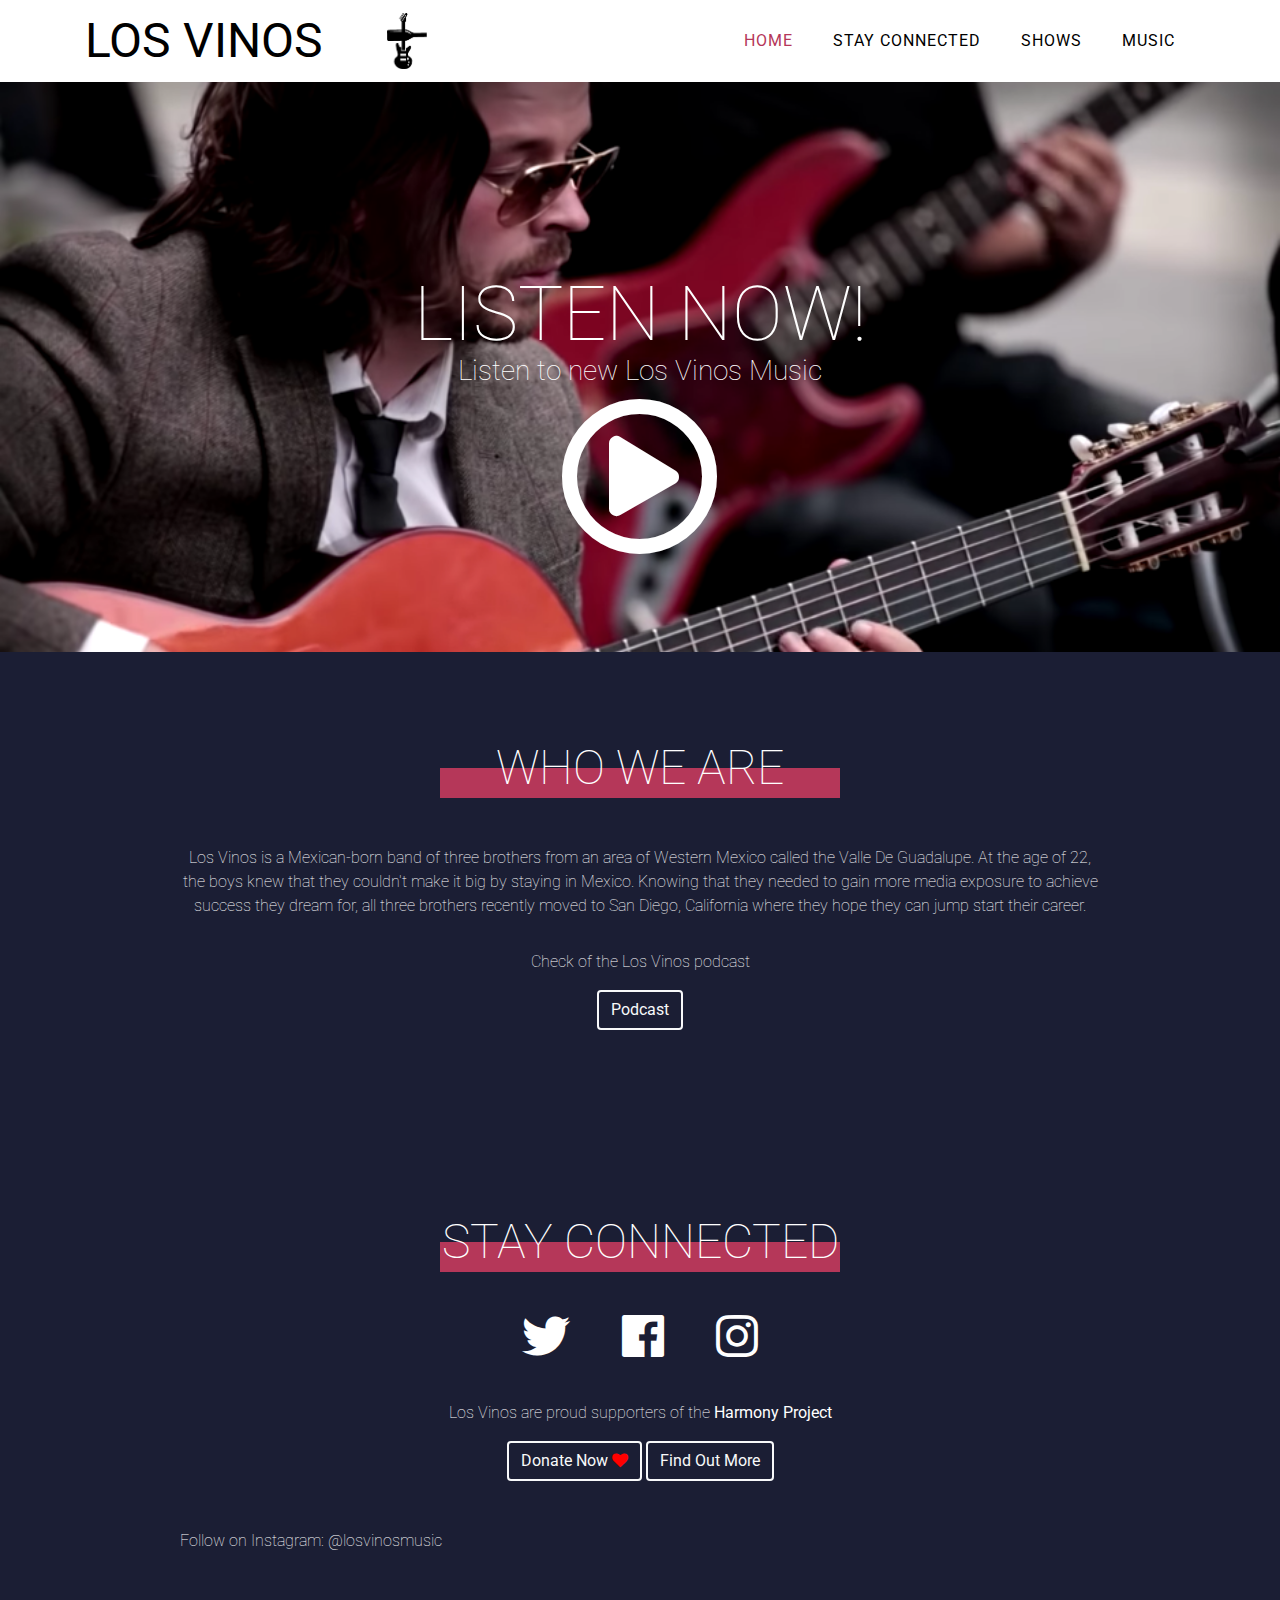
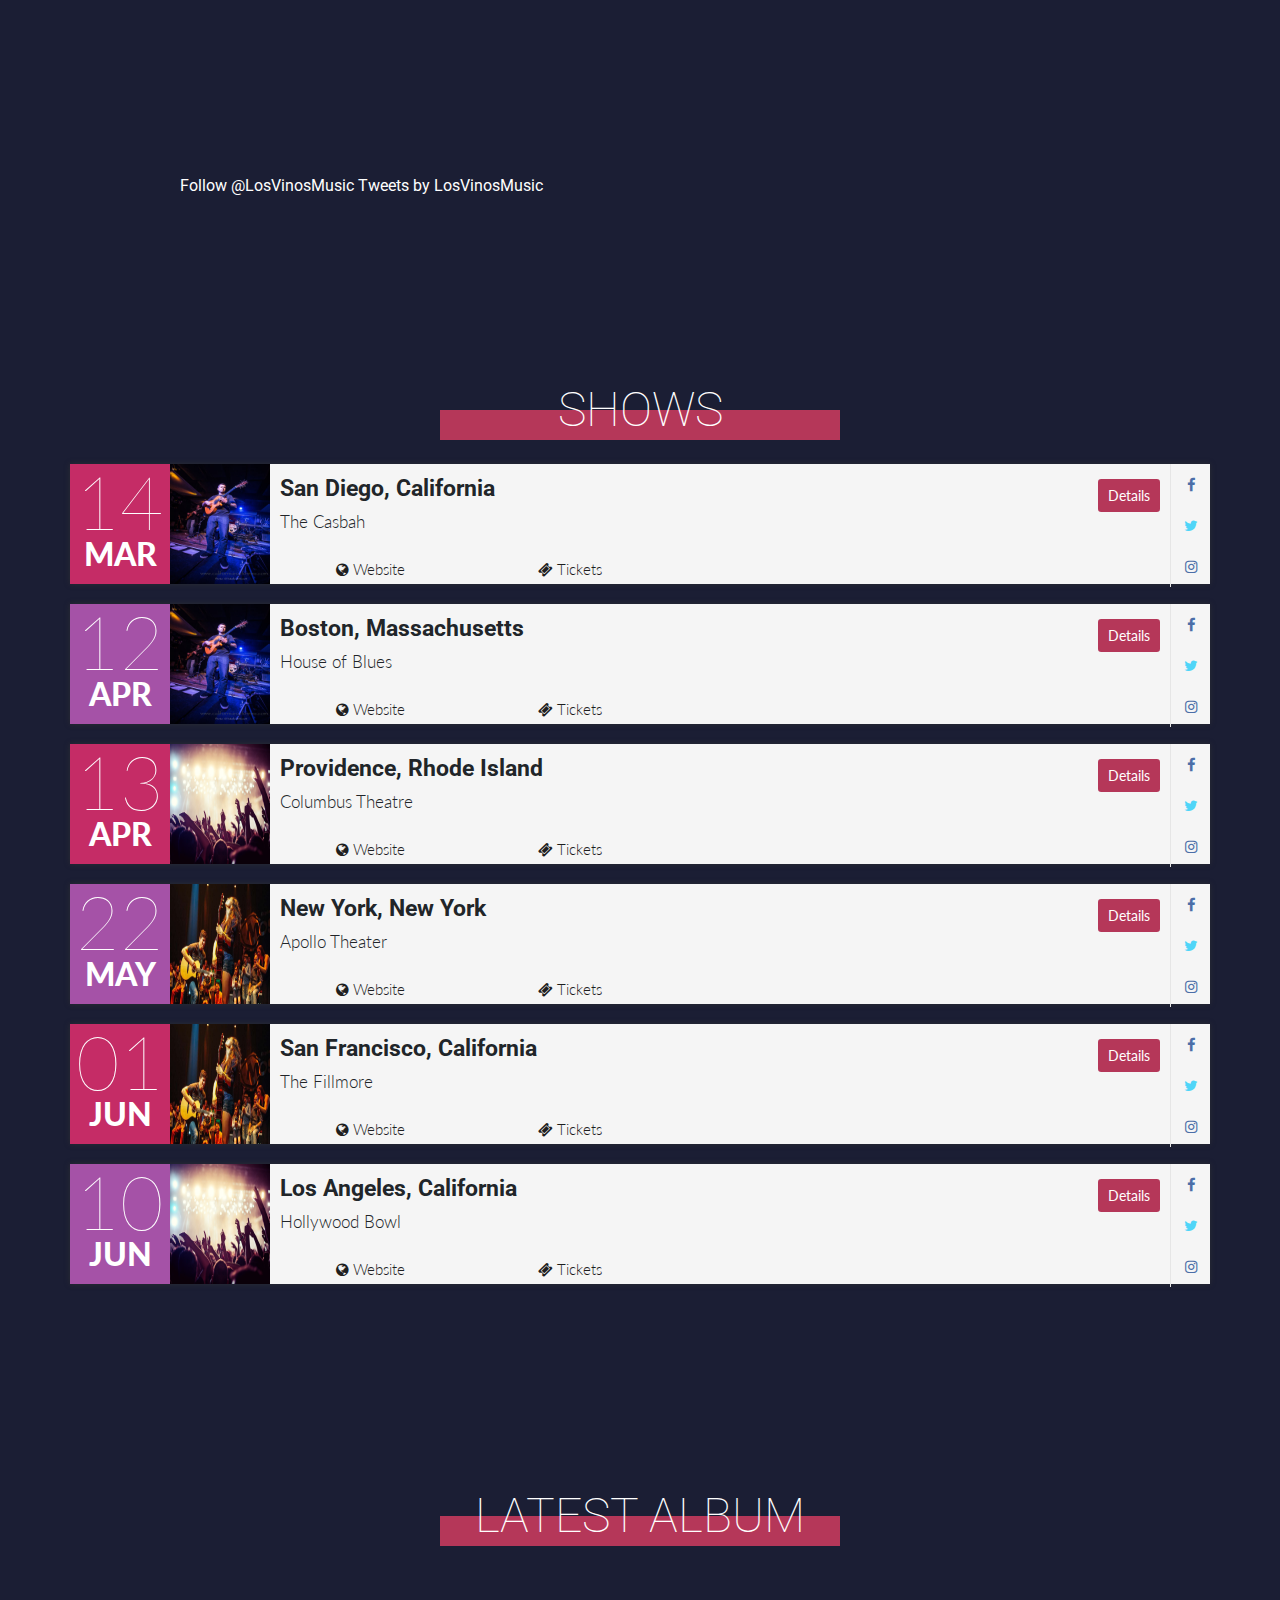
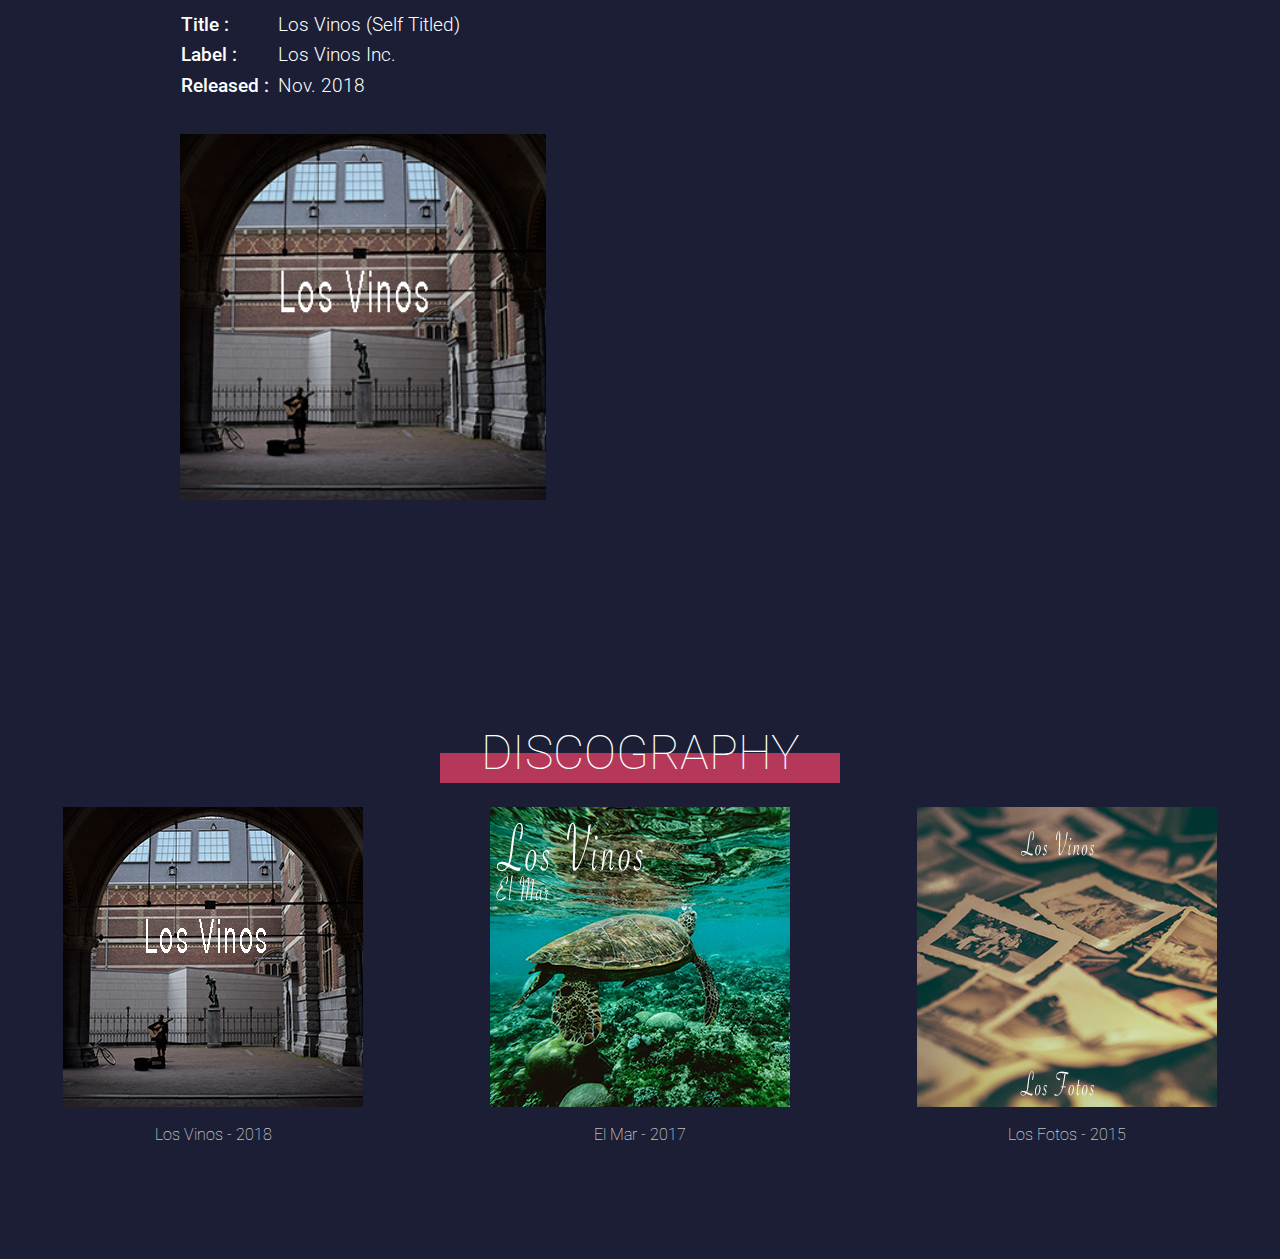
==== index.html @ cda91a54 "list width" ====
<!DOCTYPE html>
<html lang="en">
  <head>

    <meta charset="utf-8">
    <meta name="viewport" content="width=device-width, initial-scale=1, shrink-to-fit=no">
    <meta name="description" content="">
    <meta name="author" content="">

    <title>Los Vinos</title>

    <!-- Bootstrap core CSS -->
    <link href="vendor/bootstrap/css/bootstrap.min.css" rel="stylesheet">

    <!-- Custom fonts for this template -->
    <link href="vendor/fontawesome-free/css/all.min.css" rel="stylesheet" type="text/css">
    <link href="https://fonts.googleapis.com/css?family=Roboto:100,400,700" rel="stylesheet">

    <!-- Plugin CSS -->
    <link href="vendor/magnific-popup/magnific-popup.css" rel="stylesheet" type="text/css">

    <!-- Custom styles for this template -->
    <link href="css/freelancer.css" rel="stylesheet">
    <link href="css/eventlist.css" rel="stylesheet">
    
  </head>
  <body>

    <!-- Navigation -->
    <nav class="navbar navbar-expand-lg bg-secondary fixed-top text-uppercase" id="mainNav">
      <div class="container">
        <a class="navbar-brand js-scroll-trigger" href="#home">Los Vinos</a>
        <img src="img/Los-Vinos-Logo-black.png" width="40px" class="ml-5">
        <button class="navbar-toggler navbar-toggler-right text-uppercase rounded" type="button" data-toggle="collapse" data-target="#navbarResponsive" aria-controls="navbarResponsive" aria-expanded="false" aria-label="Toggle navigation">
          <i class="fas fa-bars"></i>
        </button>
        <div class="collapse navbar-collapse" id="navbarResponsive">
          <ul class="navbar-nav ml-auto">
            <li class="nav-item mx-0 mx-lg-1">
              <a class="nav-link py-3 px-0 px-lg-3 rounded js-scroll-trigger" href="#home">Home</a>
            </li>
            <li class="nav-item mx-0 mx-lg-1">
              <a class="nav-link py-3 px-0 px-lg-3 rounded js-scroll-trigger" href="#social">Stay Connected</a>
            </li>
            <li class="nav-item mx-0 mx-lg-1">
              <a class="nav-link py-3 px-0 px-lg-3 rounded js-scroll-trigger" href="#shows">Shows</a>
            </li>
            <li class="nav-item mx-0 mx-lg-1">
                <a class="nav-link py-3 px-0 px-lg-3 rounded js-scroll-trigger" href="#music">Music</a>
            </li>
          </ul>
        </div>
      </div>
    </nav>

    <!-- Header -->
    <header id="home" class="masthead bg-primary text-center">
      <div class="container">
        <h1 class="text-uppercase mb-0 text-white">Listen Now!</h1>
        <h2 class="mt-2 text-white">Listen to new Los Vinos Music</h2>
          <a class="js-scroll-trigger rounded py-3 px-0" href="#music">
              <i class="far fa-play-circle play-circle"></i>
          </a>
        <h2 class="font-weight-light mb-0"></h2>
      </div>
    </header>
    
    <!--About Section-->
    <section class="bg-primary">
      <div class="container text-white">
          <h2 class="text-center text-uppercase mb-0">Who We Are</h2>
          <hr class="mb-5">
        <div class="row mt-1">
          <div class="col-sm-12 col-lg-10 mx-auto">
            <p class="text-center">
                Los Vinos is a Mexican-born band of three brothers from an area of Western
                Mexico called the Valle De Guadalupe. At the age of 22, the boys knew that
                they couldn't make it big by staying in Mexico. Knowing that they needed to
                gain more media exposure to achieve success they dream for, all three
                brothers recently moved to San Diego, California where they hope they can
                jump start their career.
            </p>
          </div>
        </div>
        <div class="col col-lg-12 mt-3 text-center">
          <p>Check of the Los Vinos podcast</p>
          <a class="portfolio-item btn btn-md btn-outline-light mx-auto" href="#podcast">
            Podcast
          </a>
        </div>
      </div>
    </section>

    <!--  Social Section -->
    <section id="social" class="bg-primary">
      <div class="container text-white">
        <h2 class="text-center text-uppercase mb-0">Stay Connected</h2>
        <hr>
        <div class="row">
          <div class="text-center col-sm-12 mx-auto mt-4 mb-4">
            <a href="https://twitter.com/LosVinosMusic"><i class="fab fa-twitter mx-4 social-icon"></i></a>
            <a href="https://www.facebook.com"><i class="fab fa-facebook mx-4 social-icon"></i></a>
            <a href="https://www.instagram.com/losvinosmusic/?hl=en"><i class="fab fa-instagram mx-4 social-icon"></i></a>
          </div>
          <div class="col col-lg-12 mt-3 text-center">
            <p>Los Vinos are proud supporters of the <b>Harmony Project</b></p>
            <button type="button" class="btn btn-md btn-outline-light" data-toggle="modal" data-target="#donateModal">
				Donate Now <span style="color: #f00;" class="fa fa-heart"></span>
			</button>
            <a class="portfolio-item btn btn-md btn-outline-light mx-auto" href="#social-cause">
              Find Out More
            </a>
          </div>
          <div class="col-md-10 col-lg-10 mx-auto mt-5">
            <p>Follow on Instagram: @losvinosmusic</p>
            <!-- Small Screen Snap Widget -->
            <div class="d-block d-sm-block d-md-none d-lg-none d-xl-none">
              <!-- InstaWidget -->
              <a href="https://instawidget.net/v/user/losvinosmusic" id="link-ea2210c5f4e2038c54c26164d13a453cc4a04952d532a438971423b8e70a051a">@losvinosmusic</a>
              <script src="https://instawidget.net/js/instawidget.js?u=ea2210c5f4e2038c54c26164d13a453cc4a04952d532a438971423b8e70a051a&width=100%"></script>
            </div>
            <!-- Desktop Snap Widget -->
            <div class="d-none d-sm-none d-md-block d-lg-block d-xl-block">
              <!-- SnapWidget -->
              <script src="https://snapwidget.com/js/snapwidget.js"></script>
              <iframe src="https://snapwidget.com/embed/630007" class="snapwidget-widget" allowtransparency="true" frameborder="0" scrolling="no" style="border:none; overflow:hidden; width:100%; "></iframe>
            </div>
          </div>
          <!--Twitter Widgets-->
          <div class="col-md-10 col-lg-10 mx-auto mt-5">
              <a href="https://twitter.com/LosVinosMusic?ref_src=twsrc%5Etfw" class="twitter-follow-button" data-show-count="false">Follow @LosVinosMusic</a><script async src="https://platform.twitter.com/widgets.js" charset="utf-8"></script>
              <a class="twitter-timeline" data-height="600" href="https://twitter.com/LosVinosMusic?ref_src=twsrc%5Etfw">Tweets by LosVinosMusic</a> <script async src="https://platform.twitter.com/widgets.js" charset="utf-8"></script>
          </div>
        </div>
      </div>
    </section>

  <!-- Shows Section -->
	<section class="bg-primary mb-0" id="shows">
		<div class="container">
			<h2 id="shows-title" class="text-center text-uppercase mb-0" style="color: rgb(255, 255, 255);">Shows</h2>
      <hr class="mb-4">
			<div id="shows-row" class="row">
				<div id="event-list-div">
					<ul class="event-list">

            <!--San Diego Show-->
						<li>
              <time datetime="2018-07-20">
                <span class="day">14</span> <span class="month">Mar</span> 
                <span class="year">2018</span> <span class="time">8:00 PM</span>
              </time> 
              <img alt="Flamenco_Guitarist" src="img/male_acustic_guitarist_on_stage.jpg" />
							<div class="info">
								<a class="btn btn-primary btn-sm rounded-pill show-search portfolio-item" href="#portfolio-modal-1">Details</a>
            		<h2 class="title">San Diego, California</h2>
								<p class="desc">The Casbah</p>
								<ul class="show-item-list-action">
									<li><a href="https://www.casbahmusic.com/"><span class="fa fa-globe"></span> Website</a></li>
									<li><a href="https://www.ticketmaster.com/"><span class="fa fa-ticket"></span> Tickets</a></li>
								</ul>
							</div>
							<div class="social">
								<ul>
									<li class="facebook show-social-button"><a href="javascript:alert('Post show details to Facebook.');"><span class="fa fa-facebook"></span></a></li>
									<li class="twitter show-social-button"><a href="javascript:alert('Post show details to Twitter');"><span class="fa fa-twitter"></span></a></li>
									<li class="instagram show-social-button"><a href="javascript:alert('Post show details to Instagram');"><span class="fa fa-instagram"></span></a></li>
								</ul>
              </div>
            </li>

            <!--Boston Show-->
						<li>
              <time datetime="2019-07-20">
                <span class="day">12</span> <span class="month">Apr</span>
                <span class="year">2019</span> <span class="time">8:00 PM</span>
              </time> 
              <img alt="Flamenco_Guitarist" src="img/male_acustic_guitarist_on_stage.jpg" />
							<div class="info">
								<a class="btn btn-primary btn-sm rounded-pill show-search portfolio-item" href="#portfolio-modal-2">Details</a>
								<h2 class="title">Boston, Massachusetts</h2>
								<p class="desc">House of Blues</p>
								<ul class="show-item-list-action">
									<li><a href="http://www.houseofblues.com/boston"><span class="fa fa-globe"></span> Website</a></li>
									<li><a href="https://www.ticketmaster.com/"><span class="fa fa-ticket"></span> Tickets</a></li>
								</ul>
							</div>
							<div class="social">
								<ul>
									<li class="facebook show-social-button"><a href="javascript:alert('Post show details to Facebook.');"><span class="fa fa-facebook"></span></a></li>
									<li class="twitter show-social-button"><a href="javascript:alert('Post show details to Twitter');"><span class="fa fa-twitter"></span></a></li>
									<li class="instagram show-social-button"><a href="javascript:alert('Post show details to Instagram');"><span class="fa fa-instagram"></span></a></li>
								</ul>
              </div>
            </li>

            <!--Procidence Show-->
						<li>
              <time datetime="2019-07-20 0000">
                <span class="day">13</span> <span class="month">Apr</span>
                 <span class="year">2019</span> <span class="time">8:00 PM</span>
              </time> 
              <img alt="Flamenco_Guitarist" src="img/stage_from_crown_perspective.jpg" />
							<div class="info">
								<a class="btn btn-primary btn-sm rounded-pill show-search portfolio-item" href="#portfolio-modal-3">Details</a>
								<h2 class="title">Providence, Rhode Island</h2>
								<p class="desc">Columbus Theatre</p>
								<ul class="show-item-list-action">
									<li><a href="https://columbustheatre.com/"><span class="fa fa-globe"></span> Website</a></li>
									<li><a href="https://www.ticketmaster.com/"><span class="fa fa-ticket"></span> Tickets</a></li>
								</ul>
							</div>
							<div class="social">
								<ul>
                  <li class="facebook show-social-button">
                    <a href="javascript:alert('Post show details to Facebook.');"><span class="fa fa-facebook"></span></a></li>
									<li class="twitter show-social-button"><a href="javascript:alert('Post show details to Twitter');"><span class="fa fa-twitter"></span></a></li>
									<li class="instagram show-social-button"><a href="javascript:alert('Post show details to Instagram');"><span class="fa fa-instagram"></span></a></li>
								</ul>
              </div>
            </li>

            <!--New York City Show-->
						<li>
              <time datetime="2019-07-20 2000">
                <span class="day">22</span> <span class="month">May</span>
                <span class="year">2019</span> <span class="time">8:00 PM</span>
              </time> 
              <img alt="Concert" src="img/male_female_flemenco_guitarists.jpg" />
							<div class="info">
								<a class="btn btn-primary btn-sm rounded-pill show-search portfolio-item" href="#portfolio-modal-4">Details</a>
								<h2 class="title">New York, New York</h2>
								<p class="desc">Apollo Theater</p>
								<ul class="show-item-list-action">
									<li><a href="https://www.apollotheater.org/"><span class="fa fa-globe"></span> Website</a></li>
									<li><a href="https://www.ticketmaster.com/"><span class="fa fa-ticket"></span> Tickets</a></li>
								</ul>
							</div>
							<div class="social">
								<ul>
									<li class="facebook show-social-button"><a href="javascript:alert('Post show details to Facebook.');"><span class="fa fa-facebook"></span></a></li>
									<li class="twitter show-social-button"><a href="javascript:alert('Post show details to Twitter');"><span class="fa fa-twitter"></span></a></li>
									<li class="instagram show-social-button"><a href="javascript:alert('Post show details to Instagram');"><span class="fa fa-instagram"></span></a></li>
								</ul>
              </div>
            </li>

            <!--San Francisco Show-->
						<li>
              <time datetime="2019-07-20 2000">
                <span class="day">01</span> <span class="month">Jun</span>
                <span class="year">2019</span> <span class="time">8:00 PM</span>
              </time> 
              <img alt="Concert" src="img/male_female_flemenco_guitarists.jpg" />
							<div class="info">
								<a class="btn btn-primary btn-sm rounded-pill show-search portfolio-item" href="#portfolio-modal-5">Details</a>
								<h2 class="title">San Francisco, California</h2>
								<p class="desc">The Fillmore</p>
								<ul class="show-item-list-action">
									<li><a href="http://thefillmore.com/"><span class="fa fa-globe"></span> Website</a></li>
									<li><a href="https://www.ticketmaster.com/"><span class="fa fa-ticket"></span> Tickets</a></li>
								</ul>
							</div>
							<div class="social">
								<ul>
									<li class="facebook show-social-button"><a href="javascript:alert('Post show details to Facebook.');"><span class="fa fa-facebook"></span></a></li>
									<li class="twitter show-social-button"><a href="javascript:alert('Post show details to Twitter');"><span class="fa fa-twitter"></span></a></li>
									<li class="instagram show-social-button"><a href="javascript:alert('Post show details to Instagram');"><span class="fa fa-instagram"></span></a></li>
								</ul>
              </div>
            </li>

            <!--Los Angeles Show-->
						<li>
              <time datetime="2019-07-20 2000">
                <span class="day">10</span> <span class="month">Jun</span>
                <span class="year">2019</span> <span class="time">8:00 PM</span>
              </time> 
              <img alt="Concert" src="img/stage_from_crown_perspective.jpg" />
							<div class="info">
								<a class="btn btn-primary btn-sm rounded-pill show-search portfolio-item" href="#portfolio-modal-6">Details</a>
								<h2 class="title">Los Angeles, California</h2>
								<p class="desc">Hollywood Bowl</p>
								<ul class="show-item-list-action">
									<li><a href="https://www.hollywoodbowl.com/"><span class="fa fa-globe"></span> Website</a></li>
									<li><a href="https://www.ticketmaster.com/"><span class="fa fa-ticket"></span> Tickets</a></li>
								</ul>
							</div>
							<div class="social">
								<ul>
									<li class="facebook show-social-button"><a href="javascript:alert('Post show details to Facebook.');"><span class="fa fa-facebook"></span></a></li>
									<li class="twitter show-social-button"><a href="javascript:alert('Post show details to Twitter');"><span class="fa fa-twitter"></span></a></li>
									<li class="instagram show-social-button"><a href="javascript:alert('Post show details to Instagram');"><span class="fa fa-instagram"></span></a></li>
								</ul>
              </div>

            </li>
					</ul>
				</div>
			</div>
		</div>
	</section>

	<!-- Music Section -->
  <section id="music" class="bg-primary">
    <div class="container text-white">
      <h2 class="text-center text-uppercase mb-0">Latest Album</h2>
      <hr>
      <div class="row">
        <div class="col-lg-10 mx-auto">
          <div class="row mt-5">
            <div class="col-sm-12 col-md-12 col-lg-5">
              <table class="album-details">
                <tr class="mb-2">
                  <td class="label">Title :</td>
                  <td class="pl-2 detail">Los Vinos (Self Titled)</td>
                </tr>
                <tr class="mb-2">
                  <td class="label">Label :</td>
                  <td class="pl-2 detail">Los Vinos Inc.</td>
                </tr>
                <tr class="mb-1">
                  <td class="label">Released :</td>
                  <td class="pl-2 detail">Nov. 2018</td>
                </tr>
              </table>
            </div>
          </div>
          <div class="row mt-4">
            <div class="col-sm-12 col-md-5 col-lg-5 mt-2">
              <img src="img/los-vinos-self-titled.png" width="100%">
            </div>
            <div class="col-sm-12 col-md-7 col-lg-7 mt-2">
                <!-- Spotify Widget -->
                <iframe src="https://open.spotify.com/embed/album/5Ap74Zg6Ue8oxhe9JaEBzc" width="100%" height="400" frameborder="0" allowtransparency="true" allow="encrypted-media"></iframe>
            </div>
          </div>
        </div>
      </div>
    </div>
  </section>

  <!--Discography Section-->
  <section id="discography" class="bg-primary">
      <div class="container-fluid text-white">
          <h2 class="text-center text-uppercase mb-0">Discography</h2>
          <hr>
          <div class="row mt-4 text-center">
            <div class="col-sm-12 col-lg-4 mx-auto">
              <a href="music/self-titled.html">
                <p>
                  <img src="img/los-vinos-self-titled.png">
                </p>
                <p>Los Vinos - 2018</p>
              </a>
            </div>
            <div class="col-sm-12 col-lg-4 mx-auto">
              <a href="music/el-mar.html">
                <p>
                  <img src="img/album_cover-el-mar.png"  class="img-fluid">
                </p>
                <p>El Mar - 2017</p>
              </a>
            </div>
            <div class="col-sm-12 col-lg-4 mx-auto">
              <a href="music/los-fotos.html">
                <p>
                  <img src="img/album_cover-los-fotos.png"  class="img-fluid">
                </p>
                <p>Los Fotos - 2015</p>
              </a>
            </div>
          </div>
      </div>
  </section>

  <!-- Scroll to Top Button (Only visible on small and extra-small screen sizes) -->
  <div class="scroll-to-top d-lg-none position-fixed ">
    <a class="js-scroll-trigger d-block text-center rounded" href="#home">
      <i class="fa fa-chevron-up"></i>
    </a>
  </div>
    
  <!-- Show Details - San Diego - Popup Modal -->
  <div id="portfolio-modal-1" class="portfolio-modal portfolio-modal-show mfp-hide" role="dialog">
    <div class="portfolio-modal-dialog">
      <a class="close-button d-none d-md-block portfolio-modal-dismiss" href="#">
        <i class="fa fa-3x fa-times"></i>
      </a>
      <div class="container">
        <h2 class="text-center text-uppercase mb-0">Show Details</h2>
        <hr class="mb-4">
        <div class="row">
          <div class="col-lg-8 mx-auto">
            <div class="border">
              <ul class="list-group-flush show-ul">
                <li class="list-group-item show-detail-li">
                  <label class="show-detail-li-label">Date:</label>  
                  <label class="show-detail-li-value">03/14/2019</label>
                </li>
                <li class="list-group-item show-detail-li">
                  <label class="show-detail-li-label">Time:</label>  
                  <label class="show-detail-li-value">8:00 PM</label>
                </li>
                <li class="list-group-item show-detail-li">
                  <label class="show-detail-li-label">Openers:</label>  
                  <label class="show-detail-li-value">Gipsy Kings</label>
                </li>
                <li class="list-group-item show-detail-li">
                  <label class="show-detail-li-label">Location:</label>  
                  <label class="show-detail-li-value">San Diego, California</label>
                </li>
                <li class="list-group-item show-detail-li">
                  <label class="show-detail-li-label">Venue:</label>  
                  <label class="show-detail-li-value">The Casbah</label>
                </li>
                <li class="list-group-item show-detail-li">
                  <label class="show-detail-li-label">Address:</label>  
                  <label class="show-detail-li-value">2501 Kettner Blvd, San Diego, CA 92101</label>
                </li>
                <li class="list-group-item show-detail-li">
                <iframe src="https://www.google.com/maps/embed?pb=!1m18!1m12!1m3!1d3356.3355476029687!2d-117.17395128439081!3d32.730279680986094!2m3!1f0!2f0!3f0!3m2!1i1024!2i768!4f13.1!3m3!1m2!1s0x80d954b4e138a1f9%3A0x630bf35b004f56a6!2s2501+Kettner+Blvd%2C+San+Diego%2C+CA+92101!5e0!3m2!1sen!2sus!4v1544298162804" width="100%" height="220" frameborder="0" style="border:0" allowfullscreen></iframe>
                </li>
              </ul>
            </div>
            <div id="portfolio-button-container">
              <a class="btn btn-primary btn-sm rounded-pill portfolio-modal-dismiss show-detail-button" href="#"><i class="fa fa-close"></i>Back</a>
              <a class="btn btn-primary btn-sm rounded-pill show-detail-button" href="https://www.ticketmaster.com"><i class="fa fa-ticket"></i> Purchase Tickets</a>
            </div>
          </div>
        </div>
      </div>
    </div>
  </div>
    
  <!-- Show Details - Boston - Popup Modal -->
  <div id="portfolio-modal-2" class="portfolio-modal portfolio-modal-show mfp-hide" role="dialog">
    <div class="portfolio-modal-dialog">
      <a class="close-button d-none d-md-block portfolio-modal-dismiss" href="#">
        <i class="fa fa-3x fa-times"></i>
      </a>
      <div class="container">
        <h2 class="text-center text-uppercase mb-0">Show Details</h2>
        <hr class="mb-4">
        <div class="row">
          <div class="col-lg-8 mx-auto">
            <div class="border">
              <ul class="list-group-flush show-ul">
                <li class="list-group-item show-detail-li">
                  <label class="show-detail-li-label">Date:</label>  
                  <label class="show-detail-li-value">04/12/2019</label>
                </li>
                <li class="list-group-item show-detail-li">
                  <label class="show-detail-li-label">Time:</label>  
                  <label class="show-detail-li-value">8:00 PM</label>
                  </li>
                <li class="list-group-item show-detail-li">
                  <label class="show-detail-li-label">Openers:</label>  
                  <label class="show-detail-li-value">El Barrio</label>
                  </li>
                <li class="list-group-item show-detail-li">
                  <label class="show-detail-li-label">Location:</label>  
                  <label class="show-detail-li-value">Boston, Massachusetts</label>
                </li>
                <li class="list-group-item show-detail-li">
                  <label class="show-detail-li-label">Venue:</label>  
                  <label class="show-detail-li-value">House of Blues</label>
                </li>
                <li class="list-group-item show-detail-li">
                  <label class="show-detail-li-label">Address:</label>  
                  <label class="show-detail-li-value">15 Lansdowne St, Boston, MA 02215</label>
                </li>
                <li class="list-group-item show-detail-li">
                	<iframe src="https://www.google.com/maps/embed?pb=!1m18!1m12!1m3!1d2948.7733921526647!2d-71.09785738416771!3d42.34735447918773!2m3!1f0!2f0!3f0!3m2!1i1024!2i768!4f13.1!3m3!1m2!1s0x89e37a1d1458dcab%3A0xaec54ce8474a4160!2s15+Lansdowne+St%2C+Boston%2C+MA+02215!5e0!3m2!1sen!2sus!4v1544298201034" width="100%" height="220" frameborder="0" style="border:0" allowfullscreen></iframe>
                </li>
              </ul>
            </div>
            <div id="portfolio-button-container">
              <a class="btn btn-primary btn-sm rounded-pill portfolio-modal-dismiss show-detail-button" href="#"><i class="fa fa-close"></i>Back</a>
              <a class="btn btn-primary btn-sm rounded-pill show-detail-button" href="https://www.ticketmaster.com"><i class="fa fa-ticket"></i> Purchase Tickets</a>
            </div>
          </div>
        </div>
      </div>
    </div>
  </div>

  <!-- Show Details - Providence - Popup Modal -->
	<div id="portfolio-modal-3" class="portfolio-modal portfolio-modal-show mfp-hide" role="dialog">
    <div class="portfolio-modal-dialog">
      <a class="close-button d-none d-md-block portfolio-modal-dismiss" href="#">
        <i class="fa fa-3x fa-times"></i>
      </a>
      <div class="container">
        <h2 class="text-center text-uppercase mb-0">Show Details</h2>
        <hr class="mb-4">
        <div class="row">
          <div class="col-lg-8 mx-auto">
            <div class="border">
              <ul class="list-group-flush show-ul">
                <li class="list-group-item show-detail-li">
                  <label class="show-detail-li-label">Date:</label>  
                  <label class="show-detail-li-value">04/13/2019</label>
                </li>
                <li class="list-group-item show-detail-li">
                  <label class="show-detail-li-label">Time:</label>  
                  <label class="show-detail-li-value">8:00 PM</label>
                </li>
                <li class="list-group-item show-detail-li">
                  <label class="show-detail-li-label">Openers:</label>  
                  <label class="show-detail-li-value">Chambao</label>
                </li>
                <li class="list-group-item show-detail-li">
                  <label class="show-detail-li-label">Location:</label>  
                  <label class="show-detail-li-value">Providence, Rhode Island</label>
                </li>
                <li class="list-group-item show-detail-li">
                  <label class="show-detail-li-label">Venue:</label>  
                  <label class="show-detail-li-value">Columbus Theatre</label>
                </li>
                <li class="list-group-item show-detail-li">
                  <label class="show-detail-li-label">Address:</label>
                  <label class="show-detail-li-value">270 Broadway, Providence, RI 02903</label>
                </li>
                <li class="list-group-item show-detail-li">
                	<iframe src="https://www.google.com/maps/embed?pb=!1m18!1m12!1m3!1d2973.3790198848696!2d-71.4284371841812!3d41.82013597922688!2m3!1f0!2f0!3f0!3m2!1i1024!2i768!4f13.1!3m3!1m2!1s0x89e44574f00a2789%3A0x70776110716f52e6!2s270+Broadway%2C+Providence%2C+RI+02903!5e0!3m2!1sen!2sus!4v1544298330515" width="100%" height="220" frameborder="0" style="border:0" allowfullscreen></iframe>
                </li>
              </ul>
            </div>
	          <div id="portfolio-button-container">
	          	<a class="btn btn-primary btn-sm rounded-pill portfolio-modal-dismiss show-detail-button" href="#"><i class="fa fa-close"></i>Back</a>
	           	<a class="btn btn-primary btn-sm rounded-pill show-detail-button" href="https://www.ticketmaster.com"><i class="fa fa-ticket"></i> Purchase Tickets</a>
	          </div>
	        </div>
        </div>
      </div>
    </div>
  </div>

  <!-- Show Details - New York - Popup Modal-->
  <div id="portfolio-modal-4" class="portfolio-modal portfolio-modal-show mfp-hide" role="dialog">
    <div class="portfolio-modal-dialog">
      <a class="close-button d-none d-md-block portfolio-modal-dismiss" href="#">
        <i class="fa fa-3x fa-times"></i>
      </a>
      <div class="container">
        <h2 class="text-center text-uppercase mb-0">Show Details</h2>
        <hr class="mb-4">
        <div class="row">
          <div class="col-lg-8 mx-auto">
            <div class="border">
              <ul class="list-group-flush show-ul">
		  			    <li class="list-group-item show-detail-li">
                  <label class="show-detail-li-label">Date:</label>  
                  <label class="show-detail-li-value">05/22/2019</label>
                </li>
					      <li class="list-group-item show-detail-li">
                  <label class="show-detail-li-label">Time:</label>  
                  <label class="show-detail-li-value">8:00 PM</label>
                </li>
					      <li class="list-group-item show-detail-li">
                  <label class="show-detail-li-label">Openers:</label>  
                  <label class="show-detail-li-value">Pacifika</label>
                </li>
					      <li class="list-group-item show-detail-li">
                  <label class="show-detail-li-label">Location:</label>  
                   <label class="show-detail-li-value">New York, New York</label>
                </li>
					      <li class="list-group-item show-detail-li">
                  <label class="show-detail-li-label">Venue:</label>  
                  <label class="show-detail-li-value">Apollo Theater</label>
                </li>
					      <li class="list-group-item show-detail-li">
                  <label class="show-detail-li-label">Address:</label>  
                  <label class="show-detail-li-value">253 W 125th St, New York, NY 10027</label>
                </li>
                <li class="list-group-item show-detail-li">
                	<iframe src="https://www.google.com/maps/embed?pb=!1m18!1m12!1m3!1d3019.8161820611585!2d-73.9522277842066!3d40.81003297932131!2m3!1f0!2f0!3f0!3m2!1i1024!2i768!4f13.1!3m3!1m2!1s0x89c2f66d30746fdd%3A0xc1e74251833eac98!2s253+W+125th+St%2C+New+York%2C+NY+10027!5e0!3m2!1sen!2sus!4v1544298360570" width="100%" height="220" frameborder="0" style="border:0" allowfullscreen></iframe>
                </li>
				</ul>
			      </div>
	          <div id="portfolio-button-container">
	          	<a class="btn btn-primary btn-sm rounded-pill portfolio-modal-dismiss show-detail-button" href="#"><i class="fa fa-close"></i>Back</a>
	           	<a class="btn btn-primary btn-sm rounded-pill show-detail-button" href="https://www.ticketmaster.com"><i class="fa fa-ticket"></i> Purchase Tickets</a>
	         </div>
	        </div>
        </div>
      </div>
    </div>
  </div>
  
  <!-- Show Details - San Fransisco - Popup Modal -->
  <div id="portfolio-modal-5" class="portfolio-modal portfolio-modal-show mfp-hide" role="dialog">
    <div class="portfolio-modal-dialog">
      <a class="close-button d-none d-md-block portfolio-modal-dismiss" href="#">
        <i class="fa fa-3x fa-times"></i>
      </a>
      <div class="container">
        <h2 class="text-center text-uppercase mb-0">Show Details</h2>
        <hr class="mb-4">
        <div class="row">
          <div class="col-lg-8 mx-auto">
            <div class="border">
              <ul class="list-group-flush show-ul">
                <li class="list-group-item show-detail-li">
                  <label class="show-detail-li-label">Date:</label>  
                  <label class="show-detail-li-value">06/01/2019</label>
                </li>
                <li class="list-group-item show-detail-li">
                  <label class="show-detail-li-label">Time:</label>  
                  <label class="show-detail-li-value">8:00 PM</label>
                </li>
                <li class="list-group-item show-detail-li">
                  <label class="show-detail-li-label">Openers:</label>  
                  <label class="show-detail-li-value">Los Romeros</label>
                </li>
                <li class="list-group-item show-detail-li">
                  <label class="show-detail-li-label">Location:</label>  
                  <label class="show-detail-li-value">San Francisco, California</label>
                </li>
                <li class="list-group-item show-detail-li">
                  <label class="show-detail-li-label">Venue:</label>  
                  <label class="show-detail-li-value">The Fillmore</label>
                </li>
                <li class="list-group-item show-detail-li">
                  <label class="show-detail-li-label">Address:</label>  
                  <label class="show-detail-li-value">1805 Geary Blvd, San Francisco, CA 94115</label>
                </li>
                <li class="list-group-item show-detail-li">
                	<iframe src="https://www.google.com/maps/embed?pb=!1m18!1m12!1m3!1d3153.2575241235077!2d-122.43532188427963!3d37.784004179757645!2m3!1f0!2f0!3f0!3m2!1i1024!2i768!4f13.1!3m3!1m2!1s0x808580b9b029664d%3A0x28ae7f9567ca26c7!2s1805+Geary+Blvd%2C+San+Francisco%2C+CA+94115!5e0!3m2!1sen!2sus!4v1544298391361" width="100%" height="220" frameborder="0" style="border:0" allowfullscreen></iframe>
                </li>
              </ul>
            </div>
            <div id="portfolio-button-container">
              <a class="btn btn-primary btn-sm rounded-pill portfolio-modal-dismiss show-detail-button" href="#"><i class="fa fa-close"></i>Back</a>
              <a class="btn btn-primary btn-sm rounded-pill show-detail-button" href="https://www.ticketmaster.com"><i class="fa fa-ticket"></i> Purchase Tickets</a>
          </div>
          </div>
        </div>
      </div>
    </div>
  </div>
  
  <!-- Show Details - Los Angeles - Popup Modal-->
  <div id="portfolio-modal-6" class="portfolio-modal portfolio-modal-show mfp-hide" role="dialog">
    <div class="portfolio-modal-dialog">
      <a class="close-button d-none d-md-block portfolio-modal-dismiss" href="#">
        <i class="fa fa-3x fa-times"></i>
      </a>
      <div class="container">
        <h2 class="text-center text-uppercase mb-0">Show Details</h2>
        <hr class="mb-4">
        <div class="row">
          <div class="col-lg-8 mx-auto">
            <div class="border">
              <ul class="list-group-flush show-ul">
                <li class="list-group-item show-detail-li">
                  <label class="show-detail-li-label">Date:</label>  
                  <label class="show-detail-li-value">06/10/2019</label>
                </li>
                <li class="list-group-item show-detail-li">
                  <label class="show-detail-li-label">Time:</label>  
                  <label class="show-detail-li-value">8:00 PM</label>
                </li>
                <li class="list-group-item show-detail-li">
                  <label class="show-detail-li-label">Openers:</label>  
                  <label class="show-detail-li-value">Ketama</label>
                </li>
                <li class="list-group-item show-detail-li">
                  <label class="show-detail-li-label">Location:</label>  
                  <label class="show-detail-li-value">Los Angeles, California</label>
                </li>
                <li class="list-group-item show-detail-li">
                  <label class="show-detail-li-label">Venue:</label>  
                  <label class="show-detail-li-value">Hollywood Bowl</label>
                </li>
                <li class="list-group-item show-detail-li">
                  <label class="show-detail-li-label">Address:</label>  
                  <label class="show-detail-li-value">2301 N Highland Ave, Los Angeles, CA 90068</label>
                </li>
                <li class="list-group-item show-detail-li">
                	<iframe src="https://www.google.com/maps/embed?pb=!1m18!1m12!1m3!1d3303.3128695998075!2d-118.34104488436171!3d34.112739180589486!2m3!1f0!2f0!3f0!3m2!1i1024!2i768!4f13.1!3m3!1m2!1s0x80c2bf1b78871d57%3A0x1130feaaf5961f25!2s2301+N+Highland+Ave%2C+Los+Angeles%2C+CA+90068!5e0!3m2!1sen!2sus!4v1544298421155" width="100%" height="220" frameborder="0" style="border:0" allowfullscreen></iframe>
                </li>
              </ul>
            </div>
            <div id="portfolio-button-container">
              <a class="btn btn-primary btn-sm rounded-pill portfolio-modal-dismiss show-detail-button" href="#"><i class="fa fa-close"></i>Back</a>
              <a class="btn btn-primary btn-sm rounded-pill show-detail-button" href="https://www.ticketmaster.com"><i class="fa fa-ticket"></i> Purchase Tickets</a>
            </div>
          </div>
        </div>
      </div>
    </div>
  </div>

    <!-- Social Cause Section - Popup Modal -->
    <div class="portfolio-modal mfp-hide" id="social-cause">
      <div class="portfolio-modal-dialog bg-white">
        <a class="d-none d-md-block portfolio-modal-dismiss ml-3" href="#">
          <i class="fa fa-3x fa-times close-button"></i>
        </a>
        <div class="container text-center">
          <div class="row">
            <div class="col-lg-8 mx-auto">
              <h2 class="text-secondary text-uppercase mb-2 mt-4">Harmony Project</h2>
                <div class="row">
                  <div class="col-sm-12">
                    <p>When Los Vinos started making music, they never wanted to forget their roots. They knew that in addition to producing songs that people could enjoy, a top priority would be giving back to the musical community. This is why they have partnered with Harmony Project, a program that “provides comprehensive, tuition-free music education and social support to youth across Los Angeles, Southern California, and beyond."</p>
                  </div>
                  <div class="col-sm-12">
                    <p>Lives are changed through music, yet so many schools across the country have discontinued their music programs due to budget cuts. Harmony Project is dedicated to introducing bright, young minds from all backgrounds to the world of music and honing their creativity and ability through time and patience. They support their students every step of the way, choosing patience, persistence, and focus. Every contribution made to Harmony Project goes directly back to the students through many different impactful avenues: </p>
                  </div>
                  <div class="col-sm-12 col-md-3 col-lg-3">
                    <img src="img/harmony-instruments.png" alt="Harmony Project Services - Instruments" title="Harmony Project Services - Instruments" class="img-fluid">
                  </div>
                  <div class="col-sm-12 col-md-3 col-lg-3">
                    <img src="img/harmony-lessons.png" alt="Harmony Project Services - Lessons" title="Harmony Project Services - Lessons" class="img-fluid">
                  </div>
                  <div class="col-sm-12 col-md-3 col-lg-3">
                    <img src="img/harmony-orchestras.png" alt="Harmony Project Services - Orchestras" title="Harmony Project Services - Orchestras" class="img-fluid">
                  </div>
                  <div class="col-sm-12 col-md-3 col-lg-3">
                    <img src="img/harmony-concerts.png" alt="Harmony Project Services - Concerts" title="Harmony Project Services - Concerts" class="img-fluid">
                  </div>
                  <div class="col-sm-12 col-md-3 col-lg-3">
                    <img src="img/harmony-progress-check-ins.png" alt="Harmony Project Services - Check-ins" title="Harmony Project Services - Check-ins" class="img-fluid">
                  </div>
                  <div class="col-sm-12 col-md-3 col-lg-3">
                    <img src="img/harmony-field-trips.png" alt="Harmony Project Services - Field Trips" title="Harmony Project Services - Field Trips" class="img-fluid">
                  </div>
                  <div class="col-sm-12 col-md-3 col-lg-3">
                      <img src="img/harmony-family-support.png" alt="Harmony Project Services - Family Support" title="Harmony Project Services - Family Support" class="img-fluid">
                  </div>
                  <div class="col-sm-12 col-md-3 col-lg-3">
                    <img src="img/harmony-college-scholarships.png" alt="Harmony Project Services - Scholarships" title="Harmony Project Services - Scholarships" class="img-fluid">
                  </div>
                  <div class="col-sm-12">
                    <p class="mt-2">A percentage of all Los Vinos album and show sales are donated to Harmony Project. The members of the band also enjoy volunteering on-site to teach music lessons at least twice a week. They have seen firsthand how this program changes lives, and encourage you to learn more about this cause and how you can help.</p>
                  </div>
                  <div class="col-sm-12">
                    <p>Learn more about Harmony Project and their mission <a href="https://www.harmony-project.org/mission" class="web-link" target="_blank"> HERE</a>. You may also donate to their incredible cause <a href="https://www.harmony-project.org/donate" class="web-link" target="_blank">HERE</a>.</p>
                  </div>
                <a class="btn btn-primary btn-lg rounded-pill portfolio-modal-dismiss mx-auto mb-4 close-social" href="#">Close</a>
              </div>
            </div>
          </div>
        </div>
      </div>
    </div>

    <!-- Podcast Section - Popup Modal -->
    <div class="portfolio-modal mfp-hide" id="podcast">
      <div class="portfolio-modal-dialog bg-white">
        <a class="d-none d-md-block portfolio-modal-dismiss ml-3" href="#">
          <i class="fa fa-3x fa-times close-button"></i>
        </a>
        <div class="container">
          <div class="row">
            <div class="col-lg-11 mx-auto">
              <h2 class="text-secondary text-uppercase mb-2 mt-4 text-center">The Los Vinos Podcast</h2>
              <div class="row mt-5">
                <hr class="mb-5">
                <div class="col-sm-12 col-lg-6">
                  <h2>Episode 2 - Harmony Project</h2>
                  <b>Release Date: 12/09/2018</b>
                  <p>Suspendisse ac metus at arcu semper tempus quis sit amet lacus. Aliquam lacinia purus eget volutpat dapibus. Class aptent taciti sociosqu ad litora torquent per conubia nostra, per inceptos himenaeos. Maecenas elementum sit amet leo eu dictum.</p>
                </div>
                <div class="col-sm-12 col-lg-6 text-center">
                    <iframe width="560" height="315" src="https://www.youtube.com/embed/BvWB7B8tXK8" frameborder="0" allow="accelerometer; autoplay; encrypted-media; gyroscope; picture-in-picture" allowfullscreen></iframe>
                </div>
              </div>
              <div class="row mt-5">
                <hr class="mb-5">
                <div class="col-sm-12 col-lg-6">
                  <h2>Episode 1 - Introducing the Band</h2>
                  <b>Release Date: 12/09/2018</b>
                  <p>Nullam eget eros in nibh lacinia tincidunt. Sed pretium dapibus justo ut dapibus. Nam dignissim libero felis, vitae malesuada massa pharetra non. Nullam sed leo rutrum, tempor enim in, cursus sapien. Mauris vitae orci suscipit, tristique felis et, luctus sapien.</p>
                </div>
                <div class="col-sm-12 col-lg-6 text-center">
                    <iframe width="560" height="315" src="https://www.youtube.com/embed/BvWB7B8tXK8" frameborder="0" allow="accelerometer; autoplay; encrypted-media; gyroscope; picture-in-picture" allowfullscreen></iframe>
                </div>
                
              </div>
              <div class="col-sm-12 text-center mt-5">
                <a class="btn btn-primary btn-lg rounded-pill portfolio-modal-dismiss mx-auto mb-4 close-social" href="#">Close</a>
              </div>
            </div>
            
          </div>
        </div>
      </div>
    </div>
  
     <!-- Donate Popup Modal -->
    <div class="modal fade" id="donateModal" tabindex="-1" role="dialog" aria-labelledby="exampleModalLabel" aria-hidden="true">
	  <div class="modal-dialog modal-dialog-centered" role="document">
	    <div class="modal-content text-center">
	      <div class="modal-header">
	        <h5 class="text-secondary text-uppercase mb-2 mt-4" id="exampleModalLabel">Harmony Project</h5>
	        <button type="button" class="close" data-dismiss="modal" aria-label="Close">
	          <span aria-hidden="true">&times;</span>
	        </button>
	      </div>
	      <div class="modal-body text-center">
	      <img src="img/Harmony1.png" style="width: 100%; padding-bottom: 10px;;"/>
	      	<p>Thank you for considering a donation.
	        <p>Los Vinos is a proud supporter of the Harmony project.
			<p>Thousands of children in Los Angeles say 'Thank You'
			
			<ul class="list-group" style="overflow-y: scroll; max-height: 200px; list-style-type: none; width: 100%;">
				<li>
				  <div class="list-group-item list-group-item-action flex-column align-items-start">
				    <div class="d-flex w-100 justify-content-between donation-list-name">
				      <h7>Ivy - $120</h7>
				      <i class="donation-list-comment">Keep up the good work!</i>
				      <small>27 minutes ago</small>
				    </div>
				  </div>
				</li>
				<li>
				  <div class="list-group-item list-group-item-action flex-column align-items-start">
				    <div class="d-flex w-100 justify-content-between donation-list-name">
				      <h7>Rob - $100</h7>
				      <i class="donation-list-comment">Thank you!</i>
				      <small>45 minutes ago</small>
				    </div>
				  </div>
				</li>
				<li>
				  <div class="list-group-item list-group-item-action flex-column align-items-start">
				    <div class="d-flex w-100 justify-content-between donation-list-name">
				      <h7>Cole - $200</h7>
				      <i class="donation-list-comment">Great job!</i>
				      <small>1 hour ago</small>
				    </div>
				  </div>
				</li>
				<li>
				  <div class="list-group-item list-group-item-action flex-column align-items-start">
				    <div class="d-flex w-100 justify-content-between donation-list-name">
				      <h7>Chuck - $100</h7>
				      <i class="donation-list-comment">Great organization!</i>
				      <small>2 hour ago</small>
				    </div>
				  </div>
				</li>
				<li>
				  <div class="list-group-item list-group-item-action flex-column align-items-start">
				    <div class="d-flex w-100 justify-content-between donation-list-name">
				      <h7>Kayla - $100</h7>
				      <i class="donation-list-comment">You guys rock!</i>
				      <small>4 hour ago</small>
				    </div>
				  </div>
				</li>
				<li>
				  <div class="list-group-item list-group-item-action flex-column align-items-start">
				    <div class="d-flex w-100 justify-content-between donation-list-name">
				      <h7>Raj - $50</h7>
				      <i class="donation-list-comment">Wow - Terrific job!</i>
				      <small>10 hour ago</small>
				    </div>
				  </div>
				</li>
				<li>
				  <div class="list-group-item list-group-item-action flex-column align-items-start">
				    <div class="d-flex w-100 justify-content-between donation-list-name">
				      <h7>Rachel - $300</h7>
				      <i class="donation-list-comment">Exicited to be involved.</i>
				      <small>1 day ago</small>
				    </div>
				  </div>
				</li>
				<li>
				  <div class="list-group-item list-group-item-action flex-column align-items-start">
				    <div class="d-flex w-100 justify-content-between donation-list-name">
				      <h7>Jorge - $150</h7>
				      <i class="donation-list-comment">Proud to support.</i>
				      <small>1 day ago</small>
				    </div>
				  </div>
				</li>
				<li>
				  <div class="list-group-item list-group-item-action flex-column align-items-start">
				    <div class="d-flex w-100 justify-content-between donation-list-name">
				      <h7>Vijay - $100</h7>
				      <i class="donation-list-comment">Great Job.</i>
				      <small>2 days ago</small>
				    </div>
				  </div>
				</li>
				<li>
				  <div class="list-group-item list-group-item-action flex-column align-items-start">
				    <div class="d-flex w-100 justify-content-between donation-list-name">
				      <h7>Tony - $75</h7>
				      <i class="donation-list-comment">Never prouder.</i>
				      <small>3 days ago</small>
				    </div>
				  </div>
				</li>
				<li>
				  <div class="list-group-item list-group-item-action flex-column align-items-start">
				    <div class="d-flex w-100 justify-content-between donation-list-name">
				      <h7>Cindy - $150</h7>
				      <i class="donation-list-comment">Great Cause!</i>
				      <small>1 week ago</small>
				    </div>
				  </div>
				</li>
			</ul>
			
	      </div>
	      <div class="modal-footer">
	        <button type="button" class="btn btn-secondary" data-dismiss="modal">Close</button>
	        <a class="btn btn-primary" href="https://www.harmony-project.org/donate">Continue</a>
	      </div>
	    </div>
	  </div>
	</div>


    <!-- Bootstrap core JavaScript -->
    <script src="vendor/jquery/jquery.min.js"></script>
    <script src="vendor/bootstrap/js/bootstrap.bundle.min.js"></script>

    <!-- Plugin JavaScript -->
    <script src="vendor/jquery-easing/jquery.easing.min.js"></script>
    <script src="vendor/magnific-popup/jquery.magnific-popup.min.js"></script>


    <!-- Custom scripts for this template -->
    <script src="js/freelancer.min.js"></script>

  </body>

</html>
---- vendor/fontawesome-free/css/all.min.css ----
/*!
 * Font Awesome Free 5.3.1 by @fontawesome - https://fontawesome.com
 * License - https://fontawesome.com/license/free (Icons: CC BY 4.0, Fonts: SIL OFL 1.1, Code: MIT License)
 */
.fa,.fab,.fal,.far,.fas{-moz-osx-font-smoothing:grayscale;-webkit-font-smoothing:antialiased;display:inline-block;font-style:normal;font-variant:normal;text-rendering:auto;line-height:1}.fa-lg{font-size:1.33333em;line-height:.75em;vertical-align:-.0667em}.fa-xs{font-size:.75em}.fa-sm{font-size:.875em}.fa-1x{font-size:1em}.fa-2x{font-size:2em}.fa-3x{font-size:3em}.fa-4x{font-size:4em}.fa-5x{font-size:5em}.fa-6x{font-size:6em}.fa-7x{font-size:7em}.fa-8x{font-size:8em}.fa-9x{font-size:9em}.fa-10x{font-size:10em}.fa-fw{text-align:center;width:1.25em}.fa-ul{list-style-type:none;margin-left:2.5em;padding-left:0}.fa-ul>li{position:relative}.fa-li{left:-2em;position:absolute;text-align:center;width:2em;line-height:inherit}.fa-border{border:.08em solid #eee;border-radius:.1em;padding:.2em .25em .15em}.fa-pull-left{float:left}.fa-pull-right{float:right}.fa.fa-pull-left,.fab.fa-pull-left,.fal.fa-pull-left,.far.fa-pull-left,.fas.fa-pull-left{margin-right:.3em}.fa.fa-pull-right,.fab.fa-pull-right,.fal.fa-pull-right,.far.fa-pull-right,.fas.fa-pull-right{margin-left:.3em}.fa-spin{animation:fa-spin 2s infinite linear}.fa-pulse{animation:fa-spin 1s infinite steps(8)}@keyframes fa-spin{0%{transform:rotate(0deg)}to{transform:rotate(1turn)}}.fa-rotate-90{-ms-filter:"progid:DXImageTransform.Microsoft.BasicImage(rotation=1)";transform:rotate(90deg)}.fa-rotate-180{-ms-filter:"progid:DXImageTransform.Microsoft.BasicImage(rotation=2)";transform:rotate(180deg)}.fa-rotate-270{-ms-filter:"progid:DXImageTransform.Microsoft.BasicImage(rotation=3)";transform:rotate(270deg)}.fa-flip-horizontal{-ms-filter:"progid:DXImageTransform.Microsoft.BasicImage(rotation=0, mirror=1)";transform:scaleX(-1)}.fa-flip-vertical{transform:scaleY(-1)}.fa-flip-horizontal.fa-flip-vertical,.fa-flip-vertical{-ms-filter:"progid:DXImageTransform.Microsoft.BasicImage(rotation=2, mirror=1)"}.fa-flip-horizontal.fa-flip-vertical{transform:scale(-1)}:root .fa-flip-horizontal,:root .fa-flip-vertical,:root .fa-rotate-90,:root .fa-rotate-180,:root .fa-rotate-270{-webkit-filter:none;filter:none}.fa-stack{display:inline-block;height:2em;line-height:2em;position:relative;vertical-align:middle;width:2em}.fa-stack-1x,.fa-stack-2x{left:0;position:absolute;text-align:center;width:100%}.fa-stack-1x{line-height:inherit}.fa-stack-2x{font-size:2em}.fa-inverse{color:#fff}.fa-500px:before{content:"\f26e"}.fa-accessible-icon:before{content:"\f368"}.fa-accusoft:before{content:"\f369"}.fa-ad:before{content:"\f641"}.fa-address-book:before{content:"\f2b9"}.fa-address-card:before{content:"\f2bb"}.fa-adjust:before{content:"\f042"}.fa-adn:before{content:"\f170"}.fa-adversal:before{content:"\f36a"}.fa-affiliatetheme:before{content:"\f36b"}.fa-air-freshener:before{content:"\f5d0"}.fa-algolia:before{content:"\f36c"}.fa-align-center:before{content:"\f037"}.fa-align-justify:before{content:"\f039"}.fa-align-left:before{content:"\f036"}.fa-align-right:before{content:"\f038"}.fa-alipay:before{content:"\f642"}.fa-allergies:before{content:"\f461"}.fa-amazon:before{content:"\f270"}.fa-amazon-pay:before{content:"\f42c"}.fa-ambulance:before{content:"\f0f9"}.fa-american-sign-language-interpreting:before{content:"\f2a3"}.fa-amilia:before{content:"\f36d"}.fa-anchor:before{content:"\f13d"}.fa-android:before{content:"\f17b"}.fa-angellist:before{content:"\f209"}.fa-angle-double-down:before{content:"\f103"}.fa-angle-double-left:before{content:"\f100"}.fa-angle-double-right:before{content:"\f101"}.fa-angle-double-up:before{content:"\f102"}.fa-angle-down:before{content:"\f107"}.fa-angle-left:before{content:"\f104"}.fa-angle-right:before{content:"\f105"}.fa-angle-up:before{content:"\f106"}.fa-angry:before{content:"\f556"}.fa-angrycreative:before{content:"\f36e"}.fa-angular:before{content:"\f420"}.fa-ankh:before{content:"\f644"}.fa-app-store:before{content:"\f36f"}.fa-app-store-ios:before{content:"\f370"}.fa-apper:before{content:"\f371"}.fa-apple:before{content:"\f179"}.fa-apple-alt:before{content:"\f5d1"}.fa-apple-pay:before{content:"\f415"}.fa-archive:before{content:"\f187"}.fa-archway:before{content:"\f557"}.fa-arrow-alt-circle-down:before{content:"\f358"}.fa-arrow-alt-circle-left:before{content:"\f359"}.fa-arrow-alt-circle-right:before{content:"\f35a"}.fa-arrow-alt-circle-up:before{content:"\f35b"}.fa-arrow-circle-down:before{content:"\f0ab"}.fa-arrow-circle-left:before{content:"\f0a8"}.fa-arrow-circle-right:before{content:"\f0a9"}.fa-arrow-circle-up:before{content:"\f0aa"}.fa-arrow-down:before{content:"\f063"}.fa-arrow-left:before{content:"\f060"}.fa-arrow-right:before{content:"\f061"}.fa-arrow-up:before{content:"\f062"}.fa-arrows-alt:before{content:"\f0b2"}.fa-arrows-alt-h:before{content:"\f337"}.fa-arrows-alt-v:before{content:"\f338"}.fa-assistive-listening-systems:before{content:"\f2a2"}.fa-asterisk:before{content:"\f069"}.fa-asymmetrik:before{content:"\f372"}.fa-at:before{content:"\f1fa"}.fa-atlas:before{content:"\f558"}.fa-atom:before{content:"\f5d2"}.fa-audible:before{content:"\f373"}.fa-audio-description:before{content:"\f29e"}.fa-autoprefixer:before{content:"\f41c"}.fa-avianex:before{content:"\f374"}.fa-aviato:before{content:"\f421"}.fa-award:before{content:"\f559"}.fa-aws:before{content:"\f375"}.fa-backspace:before{content:"\f55a"}.fa-backward:before{content:"\f04a"}.fa-balance-scale:before{content:"\f24e"}.fa-ban:before{content:"\f05e"}.fa-band-aid:before{content:"\f462"}.fa-bandcamp:before{content:"\f2d5"}.fa-barcode:before{content:"\f02a"}.fa-bars:before{content:"\f0c9"}.fa-baseball-ball:before{content:"\f433"}.fa-basketball-ball:before{content:"\f434"}.fa-bath:before{content:"\f2cd"}.fa-battery-empty:before{content:"\f244"}.fa-battery-full:before{content:"\f240"}.fa-battery-half:before{content:"\f242"}.fa-battery-quarter:before{content:"\f243"}.fa-battery-three-quarters:before{content:"\f241"}.fa-bed:before{content:"\f236"}.fa-beer:before{content:"\f0fc"}.fa-behance:before{content:"\f1b4"}.fa-behance-square:before{content:"\f1b5"}.fa-bell:before{content:"\f0f3"}.fa-bell-slash:before{content:"\f1f6"}.fa-bezier-curve:before{content:"\f55b"}.fa-bible:before{content:"\f647"}.fa-bicycle:before{content:"\f206"}.fa-bimobject:before{content:"\f378"}.fa-binoculars:before{content:"\f1e5"}.fa-birthday-cake:before{content:"\f1fd"}.fa-bitbucket:before{content:"\f171"}.fa-bitcoin:before{content:"\f379"}.fa-bity:before{content:"\f37a"}.fa-black-tie:before{content:"\f27e"}.fa-blackberry:before{content:"\f37b"}.fa-blender:before{content:"\f517"}.fa-blind:before{content:"\f29d"}.fa-blogger:before{content:"\f37c"}.fa-blogger-b:before{content:"\f37d"}.fa-bluetooth:before{content:"\f293"}.fa-bluetooth-b:before{content:"\f294"}.fa-bold:before{content:"\f032"}.fa-bolt:before{content:"\f0e7"}.fa-bomb:before{content:"\f1e2"}.fa-bone:before{content:"\f5d7"}.fa-bong:before{content:"\f55c"}.fa-book:before{content:"\f02d"}.fa-book-open:before{content:"\f518"}.fa-book-reader:before{content:"\f5da"}.fa-bookmark:before{content:"\f02e"}.fa-bowling-ball:before{content:"\f436"}.fa-box:before{content:"\f466"}.fa-box-open:before{content:"\f49e"}.fa-boxes:before{content:"\f468"}.fa-braille:before{content:"\f2a1"}.fa-brain:before{content:"\f5dc"}.fa-briefcase:before{content:"\f0b1"}.fa-briefcase-medical:before{content:"\f469"}.fa-broadcast-tower:before{content:"\f519"}.fa-broom:before{content:"\f51a"}.fa-brush:before{content:"\f55d"}.fa-btc:before{content:"\f15a"}.fa-bug:before{content:"\f188"}.fa-building:before{content:"\f1ad"}.fa-bullhorn:before{content:"\f0a1"}.fa-bullseye:before{content:"\f140"}.fa-burn:before{content:"\f46a"}.fa-buromobelexperte:before{content:"\f37f"}.fa-bus:before{content:"\f207"}.fa-bus-alt:before{content:"\f55e"}.fa-business-time:before{content:"\f64a"}.fa-buysellads:before{content:"\f20d"}.fa-calculator:before{content:"\f1ec"}.fa-calendar:before{content:"\f133"}.fa-calendar-alt:before{content:"\f073"}.fa-calendar-check:before{content:"\f274"}.fa-calendar-minus:before{content:"\f272"}.fa-calendar-plus:before{content:"\f271"}.fa-calendar-times:before{content:"\f273"}.fa-camera:before{content:"\f030"}.fa-camera-retro:before{content:"\f083"}.fa-cannabis:before{content:"\f55f"}.fa-capsules:before{content:"\f46b"}.fa-car:before{content:"\f1b9"}.fa-car-alt:before{content:"\f5de"}.fa-car-battery:before{content:"\f5df"}.fa-car-crash:before{content:"\f5e1"}.fa-car-side:before{content:"\f5e4"}.fa-caret-down:before{content:"\f0d7"}.fa-caret-left:before{content:"\f0d9"}.fa-caret-right:before{content:"\f0da"}.fa-caret-square-down:before{content:"\f150"}.fa-caret-square-left:before{content:"\f191"}.fa-caret-square-right:before{content:"\f152"}.fa-caret-square-up:before{content:"\f151"}.fa-caret-up:before{content:"\f0d8"}.fa-cart-arrow-down:before{content:"\f218"}.fa-cart-plus:before{content:"\f217"}.fa-cc-amazon-pay:before{content:"\f42d"}.fa-cc-amex:before{content:"\f1f3"}.fa-cc-apple-pay:before{content:"\f416"}.fa-cc-diners-club:before{content:"\f24c"}.fa-cc-discover:before{content:"\f1f2"}.fa-cc-jcb:before{content:"\f24b"}.fa-cc-mastercard:before{content:"\f1f1"}.fa-cc-paypal:before{content:"\f1f4"}.fa-cc-stripe:before{content:"\f1f5"}.fa-cc-visa:before{content:"\f1f0"}.fa-centercode:before{content:"\f380"}.fa-certificate:before{content:"\f0a3"}.fa-chalkboard:before{content:"\f51b"}.fa-chalkboard-teacher:before{content:"\f51c"}.fa-charging-station:before{content:"\f5e7"}.fa-chart-area:before{content:"\f1fe"}.fa-chart-bar:before{content:"\f080"}.fa-chart-line:before{content:"\f201"}.fa-chart-pie:before{content:"\f200"}.fa-check:before{content:"\f00c"}.fa-check-circle:before{content:"\f058"}.fa-check-double:before{content:"\f560"}.fa-check-square:before{content:"\f14a"}.fa-chess:before{content:"\f439"}.fa-chess-bishop:before{content:"\f43a"}.fa-chess-board:before{content:"\f43c"}.fa-chess-king:before{content:"\f43f"}.fa-chess-knight:before{content:"\f441"}.fa-chess-pawn:before{content:"\f443"}.fa-chess-queen:before{content:"\f445"}.fa-chess-rook:before{content:"\f447"}.fa-chevron-circle-down:before{content:"\f13a"}.fa-chevron-circle-left:before{content:"\f137"}.fa-chevron-circle-right:before{content:"\f138"}.fa-chevron-circle-up:before{content:"\f139"}.fa-chevron-down:before{content:"\f078"}.fa-chevron-left:before{content:"\f053"}.fa-chevron-right:before{content:"\f054"}.fa-chevron-up:before{content:"\f077"}.fa-child:before{content:"\f1ae"}.fa-chrome:before{content:"\f268"}.fa-church:before{content:"\f51d"}.fa-circle:before{content:"\f111"}.fa-circle-notch:before{content:"\f1ce"}.fa-city:before{content:"\f64f"}.fa-clipboard:before{content:"\f328"}.fa-clipboard-check:before{content:"\f46c"}.fa-clipboard-list:before{content:"\f46d"}.fa-clock:before{content:"\f017"}.fa-clone:before{content:"\f24d"}.fa-closed-captioning:before{content:"\f20a"}.fa-cloud:before{content:"\f0c2"}.fa-cloud-download-alt:before{content:"\f381"}.fa-cloud-upload-alt:before{content:"\f382"}.fa-cloudscale:before{content:"\f383"}.fa-cloudsmith:before{content:"\f384"}.fa-cloudversify:before{content:"\f385"}.fa-cocktail:before{content:"\f561"}.fa-code:before{content:"\f121"}.fa-code-branch:before{content:"\f126"}.fa-codepen:before{content:"\f1cb"}.fa-codiepie:before{content:"\f284"}.fa-coffee:before{content:"\f0f4"}.fa-cog:before{content:"\f013"}.fa-cogs:before{content:"\f085"}.fa-coins:before{content:"\f51e"}.fa-columns:before{content:"\f0db"}.fa-comment:before{content:"\f075"}.fa-comment-alt:before{content:"\f27a"}.fa-comment-dollar:before{content:"\f651"}.fa-comment-dots:before{content:"\f4ad"}.fa-comment-slash:before{content:"\f4b3"}.fa-comments:before{content:"\f086"}.fa-comments-dollar:before{content:"\f653"}.fa-compact-disc:before{content:"\f51f"}.fa-compass:before{content:"\f14e"}.fa-compress:before{content:"\f066"}.fa-concierge-bell:before{content:"\f562"}.fa-connectdevelop:before{content:"\f20e"}.fa-contao:before{content:"\f26d"}.fa-cookie:before{content:"\f563"}.fa-cookie-bite:before{content:"\f564"}.fa-copy:before{content:"\f0c5"}.fa-copyright:before{content:"\f1f9"}.fa-couch:before{content:"\f4b8"}.fa-cpanel:before{content:"\f388"}.fa-creative-commons:before{content:"\f25e"}.fa-creative-commons-by:before{content:"\f4e7"}.fa-creative-commons-nc:before{content:"\f4e8"}.fa-creative-commons-nc-eu:before{content:"\f4e9"}.fa-creative-commons-nc-jp:before{content:"\f4ea"}.fa-creative-commons-nd:before{content:"\f4eb"}.fa-creative-commons-pd:before{content:"\f4ec"}.fa-creative-commons-pd-alt:before{content:"\f4ed"}.fa-creative-commons-remix:before{content:"\f4ee"}.fa-creative-commons-sa:before{content:"\f4ef"}.fa-creative-commons-sampling:before{content:"\f4f0"}.fa-creative-commons-sampling-plus:before{content:"\f4f1"}.fa-creative-commons-share:before{content:"\f4f2"}.fa-credit-card:before{content:"\f09d"}.fa-crop:before{content:"\f125"}.fa-crop-alt:before{content:"\f565"}.fa-cross:before{content:"\f654"}.fa-crosshairs:before{content:"\f05b"}.fa-crow:before{content:"\f520"}.fa-crown:before{content:"\f521"}.fa-css3:before{content:"\f13c"}.fa-css3-alt:before{content:"\f38b"}.fa-cube:before{content:"\f1b2"}.fa-cubes:before{content:"\f1b3"}.fa-cut:before{content:"\f0c4"}.fa-cuttlefish:before{content:"\f38c"}.fa-d-and-d:before{content:"\f38d"}.fa-dashcube:before{content:"\f210"}.fa-database:before{content:"\f1c0"}.fa-deaf:before{content:"\f2a4"}.fa-delicious:before{content:"\f1a5"}.fa-deploydog:before{content:"\f38e"}.fa-deskpro:before{content:"\f38f"}.fa-desktop:before{content:"\f108"}.fa-deviantart:before{content:"\f1bd"}.fa-dharmachakra:before{content:"\f655"}.fa-diagnoses:before{content:"\f470"}.fa-dice:before{content:"\f522"}.fa-dice-five:before{content:"\f523"}.fa-dice-four:before{content:"\f524"}.fa-dice-one:before{content:"\f525"}.fa-dice-six:before{content:"\f526"}.fa-dice-three:before{content:"\f527"}.fa-dice-two:before{content:"\f528"}.fa-digg:before{content:"\f1a6"}.fa-digital-ocean:before{content:"\f391"}.fa-digital-tachograph:before{content:"\f566"}.fa-directions:before{content:"\f5eb"}.fa-discord:before{content:"\f392"}.fa-discourse:before{content:"\f393"}.fa-divide:before{content:"\f529"}.fa-dizzy:before{content:"\f567"}.fa-dna:before{content:"\f471"}.fa-dochub:before{content:"\f394"}.fa-docker:before{content:"\f395"}.fa-dollar-sign:before{content:"\f155"}.fa-dolly:before{content:"\f472"}.fa-dolly-flatbed:before{content:"\f474"}.fa-donate:before{content:"\f4b9"}.fa-door-closed:before{content:"\f52a"}.fa-door-open:before{content:"\f52b"}.fa-dot-circle:before{content:"\f192"}.fa-dove:before{content:"\f4ba"}.fa-download:before{content:"\f019"}.fa-draft2digital:before{content:"\f396"}.fa-drafting-compass:before{content:"\f568"}.fa-draw-polygon:before{content:"\f5ee"}.fa-dribbble:before{content:"\f17d"}.fa-dribbble-square:before{content:"\f397"}.fa-dropbox:before{content:"\f16b"}.fa-drum:before{content:"\f569"}.fa-drum-steelpan:before{content:"\f56a"}.fa-drupal:before{content:"\f1a9"}.fa-dumbbell:before{content:"\f44b"}.fa-dyalog:before{content:"\f399"}.fa-earlybirds:before{content:"\f39a"}.fa-ebay:before{content:"\f4f4"}.fa-edge:before{content:"\f282"}.fa-edit:before{content:"\f044"}.fa-eject:before{content:"\f052"}.fa-elementor:before{content:"\f430"}.fa-ellipsis-h:before{content:"\f141"}.fa-ellipsis-v:before{content:"\f142"}.fa-ello:before{content:"\f5f1"}.fa-ember:before{content:"\f423"}.fa-empire:before{content:"\f1d1"}.fa-envelope:before{content:"\f0e0"}.fa-envelope-open:before{content:"\f2b6"}.fa-envelope-open-text:before{content:"\f658"}.fa-envelope-square:before{content:"\f199"}.fa-envira:before{content:"\f299"}.fa-equals:before{content:"\f52c"}.fa-eraser:before{content:"\f12d"}.fa-erlang:before{content:"\f39d"}.fa-ethereum:before{content:"\f42e"}.fa-etsy:before{content:"\f2d7"}.fa-euro-sign:before{content:"\f153"}.fa-exchange-alt:before{content:"\f362"}.fa-exclamation:before{content:"\f12a"}.fa-exclamation-circle:before{content:"\f06a"}.fa-exclamation-triangle:before{content:"\f071"}.fa-expand:before{content:"\f065"}.fa-expand-arrows-alt:before{content:"\f31e"}.fa-expeditedssl:before{content:"\f23e"}.fa-external-link-alt:before{content:"\f35d"}.fa-external-link-square-alt:before{content:"\f360"}.fa-eye:before{content:"\f06e"}.fa-eye-dropper:before{content:"\f1fb"}.fa-eye-slash:before{content:"\f070"}.fa-facebook:before{content:"\f09a"}.fa-facebook-f:before{content:"\f39e"}.fa-facebook-messenger:before{content:"\f39f"}.fa-facebook-square:before{content:"\f082"}.fa-fast-backward:before{content:"\f049"}.fa-fast-forward:before{content:"\f050"}.fa-fax:before{content:"\f1ac"}.fa-feather:before{content:"\f52d"}.fa-feather-alt:before{content:"\f56b"}.fa-female:before{content:"\f182"}.fa-fighter-jet:before{content:"\f0fb"}.fa-file:before{content:"\f15b"}.fa-file-alt:before{content:"\f15c"}.fa-file-archive:before{content:"\f1c6"}.fa-file-audio:before{content:"\f1c7"}.fa-file-code:before{content:"\f1c9"}.fa-file-contract:before{content:"\f56c"}.fa-file-download:before{content:"\f56d"}.fa-file-excel:before{content:"\f1c3"}.fa-file-export:before{content:"\f56e"}.fa-file-image:before{content:"\f1c5"}.fa-file-import:before{content:"\f56f"}.fa-file-invoice:before{content:"\f570"}.fa-file-invoice-dollar:before{content:"\f571"}.fa-file-medical:before{content:"\f477"}.fa-file-medical-alt:before{content:"\f478"}.fa-file-pdf:before{content:"\f1c1"}.fa-file-powerpoint:before{content:"\f1c4"}.fa-file-prescription:before{content:"\f572"}.fa-file-signature:before{content:"\f573"}.fa-file-upload:before{content:"\f574"}.fa-file-video:before{content:"\f1c8"}.fa-file-word:before{content:"\f1c2"}.fa-fill:before{content:"\f575"}.fa-fill-drip:before{content:"\f576"}.fa-film:before{content:"\f008"}.fa-filter:before{content:"\f0b0"}.fa-fingerprint:before{content:"\f577"}.fa-fire:before{content:"\f06d"}.fa-fire-extinguisher:before{content:"\f134"}.fa-firefox:before{content:"\f269"}.fa-first-aid:before{content:"\f479"}.fa-first-order:before{content:"\f2b0"}.fa-first-order-alt:before{content:"\f50a"}.fa-firstdraft:before{content:"\f3a1"}.fa-fish:before{content:"\f578"}.fa-flag:before{content:"\f024"}.fa-flag-checkered:before{content:"\f11e"}.fa-flask:before{content:"\f0c3"}.fa-flickr:before{content:"\f16e"}.fa-flipboard:before{content:"\f44d"}.fa-flushed:before{content:"\f579"}.fa-fly:before{content:"\f417"}.fa-folder:before{content:"\f07b"}.fa-folder-minus:before{content:"\f65d"}.fa-folder-open:before{content:"\f07c"}.fa-folder-plus:before{content:"\f65e"}.fa-font:before{content:"\f031"}.fa-font-awesome:before{content:"\f2b4"}.fa-font-awesome-alt:before{content:"\f35c"}.fa-font-awesome-flag:before{content:"\f425"}.fa-font-awesome-logo-full:before{content:"\f4e6"}.fa-fonticons:before{content:"\f280"}.fa-fonticons-fi:before{content:"\f3a2"}.fa-football-ball:before{content:"\f44e"}.fa-fort-awesome:before{content:"\f286"}.fa-fort-awesome-alt:before{content:"\f3a3"}.fa-forumbee:before{content:"\f211"}.fa-forward:before{content:"\f04e"}.fa-foursquare:before{content:"\f180"}.fa-free-code-camp:before{content:"\f2c5"}.fa-freebsd:before{content:"\f3a4"}.fa-frog:before{content:"\f52e"}.fa-frown:before{content:"\f119"}.fa-frown-open:before{content:"\f57a"}.fa-fulcrum:before{content:"\f50b"}.fa-funnel-dollar:before{content:"\f662"}.fa-futbol:before{content:"\f1e3"}.fa-galactic-republic:before{content:"\f50c"}.fa-galactic-senate:before{content:"\f50d"}.fa-gamepad:before{content:"\f11b"}.fa-gas-pump:before{content:"\f52f"}.fa-gavel:before{content:"\f0e3"}.fa-gem:before{content:"\f3a5"}.fa-genderless:before{content:"\f22d"}.fa-get-pocket:before{content:"\f265"}.fa-gg:before{content:"\f260"}.fa-gg-circle:before{content:"\f261"}.fa-gift:before{content:"\f06b"}.fa-git:before{content:"\f1d3"}.fa-git-square:before{content:"\f1d2"}.fa-github:before{content:"\f09b"}.fa-github-alt:before{content:"\f113"}.fa-github-square:before{content:"\f092"}.fa-gitkraken:before{content:"\f3a6"}.fa-gitlab:before{content:"\f296"}.fa-gitter:before{content:"\f426"}.fa-glass-martini:before{content:"\f000"}.fa-glass-martini-alt:before{content:"\f57b"}.fa-glasses:before{content:"\f530"}.fa-glide:before{content:"\f2a5"}.fa-glide-g:before{content:"\f2a6"}.fa-globe:before{content:"\f0ac"}.fa-globe-africa:before{content:"\f57c"}.fa-globe-americas:before{content:"\f57d"}.fa-globe-asia:before{content:"\f57e"}.fa-gofore:before{content:"\f3a7"}.fa-golf-ball:before{content:"\f450"}.fa-goodreads:before{content:"\f3a8"}.fa-goodreads-g:before{content:"\f3a9"}.fa-google:before{content:"\f1a0"}.fa-google-drive:before{content:"\f3aa"}.fa-google-play:before{content:"\f3ab"}.fa-google-plus:before{content:"\f2b3"}.fa-google-plus-g:before{content:"\f0d5"}.fa-google-plus-square:before{content:"\f0d4"}.fa-google-wallet:before{content:"\f1ee"}.fa-gopuram:before{content:"\f664"}.fa-graduation-cap:before{content:"\f19d"}.fa-gratipay:before{content:"\f184"}.fa-grav:before{content:"\f2d6"}.fa-greater-than:before{content:"\f531"}.fa-greater-than-equal:before{content:"\f532"}.fa-grimace:before{content:"\f57f"}.fa-grin:before{content:"\f580"}.fa-grin-alt:before{content:"\f581"}.fa-grin-beam:before{content:"\f582"}.fa-grin-beam-sweat:before{content:"\f583"}.fa-grin-hearts:before{content:"\f584"}.fa-grin-squint:before{content:"\f585"}.fa-grin-squint-tears:before{content:"\f586"}.fa-grin-stars:before{content:"\f587"}.fa-grin-tears:before{content:"\f588"}.fa-grin-tongue:before{content:"\f589"}.fa-grin-tongue-squint:before{content:"\f58a"}.fa-grin-tongue-wink:before{content:"\f58b"}.fa-grin-wink:before{content:"\f58c"}.fa-grip-horizontal:before{content:"\f58d"}.fa-grip-vertical:before{content:"\f58e"}.fa-gripfire:before{content:"\f3ac"}.fa-grunt:before{content:"\f3ad"}.fa-gulp:before{content:"\f3ae"}.fa-h-square:before{content:"\f0fd"}.fa-hacker-news:before{content:"\f1d4"}.fa-hacker-news-square:before{content:"\f3af"}.fa-hackerrank:before{content:"\f5f7"}.fa-hamsa:before{content:"\f665"}.fa-hand-holding:before{content:"\f4bd"}.fa-hand-holding-heart:before{content:"\f4be"}.fa-hand-holding-usd:before{content:"\f4c0"}.fa-hand-lizard:before{content:"\f258"}.fa-hand-paper:before{content:"\f256"}.fa-hand-peace:before{content:"\f25b"}.fa-hand-point-down:before{content:"\f0a7"}.fa-hand-point-left:before{content:"\f0a5"}.fa-hand-point-right:before{content:"\f0a4"}.fa-hand-point-up:before{content:"\f0a6"}.fa-hand-pointer:before{content:"\f25a"}.fa-hand-rock:before{content:"\f255"}.fa-hand-scissors:before{content:"\f257"}.fa-hand-spock:before{content:"\f259"}.fa-hands:before{content:"\f4c2"}.fa-hands-helping:before{content:"\f4c4"}.fa-handshake:before{content:"\f2b5"}.fa-hashtag:before{content:"\f292"}.fa-haykal:before{content:"\f666"}.fa-hdd:before{content:"\f0a0"}.fa-heading:before{content:"\f1dc"}.fa-headphones:before{content:"\f025"}.fa-headphones-alt:before{content:"\f58f"}.fa-headset:before{content:"\f590"}.fa-heart:before{content:"\f004"}.fa-heartbeat:before{content:"\f21e"}.fa-helicopter:before{content:"\f533"}.fa-highlighter:before{content:"\f591"}.fa-hips:before{content:"\f452"}.fa-hire-a-helper:before{content:"\f3b0"}.fa-history:before{content:"\f1da"}.fa-hockey-puck:before{content:"\f453"}.fa-home:before{content:"\f015"}.fa-hooli:before{content:"\f427"}.fa-hornbill:before{content:"\f592"}.fa-hospital:before{content:"\f0f8"}.fa-hospital-alt:before{content:"\f47d"}.fa-hospital-symbol:before{content:"\f47e"}.fa-hot-tub:before{content:"\f593"}.fa-hotel:before{content:"\f594"}.fa-hotjar:before{content:"\f3b1"}.fa-hourglass:before{content:"\f254"}.fa-hourglass-end:before{content:"\f253"}.fa-hourglass-half:before{content:"\f252"}.fa-hourglass-start:before{content:"\f251"}.fa-houzz:before{content:"\f27c"}.fa-html5:before{content:"\f13b"}.fa-hubspot:before{content:"\f3b2"}.fa-i-cursor:before{content:"\f246"}.fa-id-badge:before{content:"\f2c1"}.fa-id-card:before{content:"\f2c2"}.fa-id-card-alt:before{content:"\f47f"}.fa-image:before{content:"\f03e"}.fa-images:before{content:"\f302"}.fa-imdb:before{content:"\f2d8"}.fa-inbox:before{content:"\f01c"}.fa-indent:before{content:"\f03c"}.fa-industry:before{content:"\f275"}.fa-infinity:before{content:"\f534"}.fa-info:before{content:"\f129"}.fa-info-circle:before{content:"\f05a"}.fa-instagram:before{content:"\f16d"}.fa-internet-explorer:before{content:"\f26b"}.fa-ioxhost:before{content:"\f208"}.fa-italic:before{content:"\f033"}.fa-itunes:before{content:"\f3b4"}.fa-itunes-note:before{content:"\f3b5"}.fa-java:before{content:"\f4e4"}.fa-jedi:before{content:"\f669"}.fa-jedi-order:before{content:"\f50e"}.fa-jenkins:before{content:"\f3b6"}.fa-joget:before{content:"\f3b7"}.fa-joint:before{content:"\f595"}.fa-joomla:before{content:"\f1aa"}.fa-journal-whills:before{content:"\f66a"}.fa-js:before{content:"\f3b8"}.fa-js-square:before{content:"\f3b9"}.fa-jsfiddle:before{content:"\f1cc"}.fa-kaaba:before{content:"\f66b"}.fa-kaggle:before{content:"\f5fa"}.fa-key:before{content:"\f084"}.fa-keybase:before{content:"\f4f5"}.fa-keyboard:before{content:"\f11c"}.fa-keycdn:before{content:"\f3ba"}.fa-khanda:before{content:"\f66d"}.fa-kickstarter:before{content:"\f3bb"}.fa-kickstarter-k:before{content:"\f3bc"}.fa-kiss:before{content:"\f596"}.fa-kiss-beam:before{content:"\f597"}.fa-kiss-wink-heart:before{content:"\f598"}.fa-kiwi-bird:before{content:"\f535"}.fa-korvue:before{content:"\f42f"}.fa-landmark:before{content:"\f66f"}.fa-language:before{content:"\f1ab"}.fa-laptop:before{content:"\f109"}.fa-laptop-code:before{content:"\f5fc"}.fa-laravel:before{content:"\f3bd"}.fa-lastfm:before{content:"\f202"}.fa-lastfm-square:before{content:"\f203"}.fa-laugh:before{content:"\f599"}.fa-laugh-beam:before{content:"\f59a"}.fa-laugh-squint:before{content:"\f59b"}.fa-laugh-wink:before{content:"\f59c"}.fa-layer-group:before{content:"\f5fd"}.fa-leaf:before{content:"\f06c"}.fa-leanpub:before{content:"\f212"}.fa-lemon:before{content:"\f094"}.fa-less:before{content:"\f41d"}.fa-less-than:before{content:"\f536"}.fa-less-than-equal:before{content:"\f537"}.fa-level-down-alt:before{content:"\f3be"}.fa-level-up-alt:before{content:"\f3bf"}.fa-life-ring:before{content:"\f1cd"}.fa-lightbulb:before{content:"\f0eb"}.fa-line:before{content:"\f3c0"}.fa-link:before{content:"\f0c1"}.fa-linkedin:before{content:"\f08c"}.fa-linkedin-in:before{content:"\f0e1"}.fa-linode:before{content:"\f2b8"}.fa-linux:before{content:"\f17c"}.fa-lira-sign:before{content:"\f195"}.fa-list:before{content:"\f03a"}.fa-list-alt:before{content:"\f022"}.fa-list-ol:before{content:"\f0cb"}.fa-list-ul:before{content:"\f0ca"}.fa-location-arrow:before{content:"\f124"}.fa-lock:before{content:"\f023"}.fa-lock-open:before{content:"\f3c1"}.fa-long-arrow-alt-down:before{content:"\f309"}.fa-long-arrow-alt-left:before{content:"\f30a"}.fa-long-arrow-alt-right:before{content:"\f30b"}.fa-long-arrow-alt-up:before{content:"\f30c"}.fa-low-vision:before{content:"\f2a8"}.fa-luggage-cart:before{content:"\f59d"}.fa-lyft:before{content:"\f3c3"}.fa-magento:before{content:"\f3c4"}.fa-magic:before{content:"\f0d0"}.fa-magnet:before{content:"\f076"}.fa-mail-bulk:before{content:"\f674"}.fa-mailchimp:before{content:"\f59e"}.fa-male:before{content:"\f183"}.fa-mandalorian:before{content:"\f50f"}.fa-map:before{content:"\f279"}.fa-map-marked:before{content:"\f59f"}.fa-map-marked-alt:before{content:"\f5a0"}.fa-map-marker:before{content:"\f041"}.fa-map-marker-alt:before{content:"\f3c5"}.fa-map-pin:before{content:"\f276"}.fa-map-signs:before{content:"\f277"}.fa-markdown:before{content:"\f60f"}.fa-marker:before{content:"\f5a1"}.fa-mars:before{content:"\f222"}.fa-mars-double:before{content:"\f227"}.fa-mars-stroke:before{content:"\f229"}.fa-mars-stroke-h:before{content:"\f22b"}.fa-mars-stroke-v:before{content:"\f22a"}.fa-mastodon:before{content:"\f4f6"}.fa-maxcdn:before{content:"\f136"}.fa-medal:before{content:"\f5a2"}.fa-medapps:before{content:"\f3c6"}.fa-medium:before{content:"\f23a"}.fa-medium-m:before{content:"\f3c7"}.fa-medkit:before{content:"\f0fa"}.fa-medrt:before{content:"\f3c8"}.fa-meetup:before{content:"\f2e0"}.fa-megaport:before{content:"\f5a3"}.fa-meh:before{content:"\f11a"}.fa-meh-blank:before{content:"\f5a4"}.fa-meh-rolling-eyes:before{content:"\f5a5"}.fa-memory:before{content:"\f538"}.fa-menorah:before{content:"\f676"}.fa-mercury:before{content:"\f223"}.fa-microchip:before{content:"\f2db"}.fa-microphone:before{content:"\f130"}.fa-microphone-alt:before{content:"\f3c9"}.fa-microphone-alt-slash:before{content:"\f539"}.fa-microphone-slash:before{content:"\f131"}.fa-microscope:before{content:"\f610"}.fa-microsoft:before{content:"\f3ca"}.fa-minus:before{content:"\f068"}.fa-minus-circle:before{content:"\f056"}.fa-minus-square:before{content:"\f146"}.fa-mix:before{content:"\f3cb"}.fa-mixcloud:before{content:"\f289"}.fa-mizuni:before{content:"\f3cc"}.fa-mobile:before{content:"\f10b"}.fa-mobile-alt:before{content:"\f3cd"}.fa-modx:before{content:"\f285"}.fa-monero:before{content:"\f3d0"}.fa-money-bill:before{content:"\f0d6"}.fa-money-bill-alt:before{content:"\f3d1"}.fa-money-bill-wave:before{content:"\f53a"}.fa-money-bill-wave-alt:before{content:"\f53b"}.fa-money-check:before{content:"\f53c"}.fa-money-check-alt:before{content:"\f53d"}.fa-monument:before{content:"\f5a6"}.fa-moon:before{content:"\f186"}.fa-mortar-pestle:before{content:"\f5a7"}.fa-mosque:before{content:"\f678"}.fa-motorcycle:before{content:"\f21c"}.fa-mouse-pointer:before{content:"\f245"}.fa-music:before{content:"\f001"}.fa-napster:before{content:"\f3d2"}.fa-neos:before{content:"\f612"}.fa-neuter:before{content:"\f22c"}.fa-newspaper:before{content:"\f1ea"}.fa-nimblr:before{content:"\f5a8"}.fa-nintendo-switch:before{content:"\f418"}.fa-node:before{content:"\f419"}.fa-node-js:before{content:"\f3d3"}.fa-not-equal:before{content:"\f53e"}.fa-notes-medical:before{content:"\f481"}.fa-npm:before{content:"\f3d4"}.fa-ns8:before{content:"\f3d5"}.fa-nutritionix:before{content:"\f3d6"}.fa-object-group:before{content:"\f247"}.fa-object-ungroup:before{content:"\f248"}.fa-odnoklassniki:before{content:"\f263"}.fa-odnoklassniki-square:before{content:"\f264"}.fa-oil-can:before{content:"\f613"}.fa-old-republic:before{content:"\f510"}.fa-om:before{content:"\f679"}.fa-opencart:before{content:"\f23d"}.fa-openid:before{content:"\f19b"}.fa-opera:before{content:"\f26a"}.fa-optin-monster:before{content:"\f23c"}.fa-osi:before{content:"\f41a"}.fa-outdent:before{content:"\f03b"}.fa-page4:before{content:"\f3d7"}.fa-pagelines:before{content:"\f18c"}.fa-paint-brush:before{content:"\f1fc"}.fa-paint-roller:before{content:"\f5aa"}.fa-palette:before{content:"\f53f"}.fa-palfed:before{content:"\f3d8"}.fa-pallet:before{content:"\f482"}.fa-paper-plane:before{content:"\f1d8"}.fa-paperclip:before{content:"\f0c6"}.fa-parachute-box:before{content:"\f4cd"}.fa-paragraph:before{content:"\f1dd"}.fa-parking:before{content:"\f540"}.fa-passport:before{content:"\f5ab"}.fa-pastafarianism:before{content:"\f67b"}.fa-paste:before{content:"\f0ea"}.fa-patreon:before{content:"\f3d9"}.fa-pause:before{content:"\f04c"}.fa-pause-circle:before{content:"\f28b"}.fa-paw:before{content:"\f1b0"}.fa-paypal:before{content:"\f1ed"}.fa-peace:before{content:"\f67c"}.fa-pen:before{content:"\f304"}.fa-pen-alt:before{content:"\f305"}.fa-pen-fancy:before{content:"\f5ac"}.fa-pen-nib:before{content:"\f5ad"}.fa-pen-square:before{content:"\f14b"}.fa-pencil-alt:before{content:"\f303"}.fa-pencil-ruler:before{content:"\f5ae"}.fa-people-carry:before{content:"\f4ce"}.fa-percent:before{content:"\f295"}.fa-percentage:before{content:"\f541"}.fa-periscope:before{content:"\f3da"}.fa-phabricator:before{content:"\f3db"}.fa-phoenix-framework:before{content:"\f3dc"}.fa-phoenix-squadron:before{content:"\f511"}.fa-phone:before{content:"\f095"}.fa-phone-slash:before{content:"\f3dd"}.fa-phone-square:before{content:"\f098"}.fa-phone-volume:before{content:"\f2a0"}.fa-php:before{content:"\f457"}.fa-pied-piper:before{content:"\f2ae"}.fa-pied-piper-alt:before{content:"\f1a8"}.fa-pied-piper-hat:before{content:"\f4e5"}.fa-pied-piper-pp:before{content:"\f1a7"}.fa-piggy-bank:before{content:"\f4d3"}.fa-pills:before{content:"\f484"}.fa-pinterest:before{content:"\f0d2"}.fa-pinterest-p:before{content:"\f231"}.fa-pinterest-square:before{content:"\f0d3"}.fa-place-of-worship:before{content:"\f67f"}.fa-plane:before{content:"\f072"}.fa-plane-arrival:before{content:"\f5af"}.fa-plane-departure:before{content:"\f5b0"}.fa-play:before{content:"\f04b"}.fa-play-circle:before{content:"\f144"}.fa-playstation:before{content:"\f3df"}.fa-plug:before{content:"\f1e6"}.fa-plus:before{content:"\f067"}.fa-plus-circle:before{content:"\f055"}.fa-plus-square:before{content:"\f0fe"}.fa-podcast:before{content:"\f2ce"}.fa-poll:before{content:"\f681"}.fa-poll-h:before{content:"\f682"}.fa-poo:before{content:"\f2fe"}.fa-poop:before{content:"\f619"}.fa-portrait:before{content:"\f3e0"}.fa-pound-sign:before{content:"\f154"}.fa-power-off:before{content:"\f011"}.fa-pray:before{content:"\f683"}.fa-praying-hands:before{content:"\f684"}.fa-prescription:before{content:"\f5b1"}.fa-prescription-bottle:before{content:"\f485"}.fa-prescription-bottle-alt:before{content:"\f486"}.fa-print:before{content:"\f02f"}.fa-procedures:before{content:"\f487"}.fa-product-hunt:before{content:"\f288"}.fa-project-diagram:before{content:"\f542"}.fa-pushed:before{content:"\f3e1"}.fa-puzzle-piece:before{content:"\f12e"}.fa-python:before{content:"\f3e2"}.fa-qq:before{content:"\f1d6"}.fa-qrcode:before{content:"\f029"}.fa-question:before{content:"\f128"}.fa-question-circle:before{content:"\f059"}.fa-quidditch:before{content:"\f458"}.fa-quinscape:before{content:"\f459"}.fa-quora:before{content:"\f2c4"}.fa-quote-left:before{content:"\f10d"}.fa-quote-right:before{content:"\f10e"}.fa-quran:before{content:"\f687"}.fa-r-project:before{content:"\f4f7"}.fa-random:before{content:"\f074"}.fa-ravelry:before{content:"\f2d9"}.fa-react:before{content:"\f41b"}.fa-readme:before{content:"\f4d5"}.fa-rebel:before{content:"\f1d0"}.fa-receipt:before{content:"\f543"}.fa-recycle:before{content:"\f1b8"}.fa-red-river:before{content:"\f3e3"}.fa-reddit:before{content:"\f1a1"}.fa-reddit-alien:before{content:"\f281"}.fa-reddit-square:before{content:"\f1a2"}.fa-redo:before{content:"\f01e"}.fa-redo-alt:before{content:"\f2f9"}.fa-registered:before{content:"\f25d"}.fa-rendact:before{content:"\f3e4"}.fa-renren:before{content:"\f18b"}.fa-reply:before{content:"\f3e5"}.fa-reply-all:before{content:"\f122"}.fa-replyd:before{content:"\f3e6"}.fa-researchgate:before{content:"\f4f8"}.fa-resolving:before{content:"\f3e7"}.fa-retweet:before{content:"\f079"}.fa-rev:before{content:"\f5b2"}.fa-ribbon:before{content:"\f4d6"}.fa-road:before{content:"\f018"}.fa-robot:before{content:"\f544"}.fa-rocket:before{content:"\f135"}.fa-rocketchat:before{content:"\f3e8"}.fa-rockrms:before{content:"\f3e9"}.fa-route:before{content:"\f4d7"}.fa-rss:before{content:"\f09e"}.fa-rss-square:before{content:"\f143"}.fa-ruble-sign:before{content:"\f158"}.fa-ruler:before{content:"\f545"}.fa-ruler-combined:before{content:"\f546"}.fa-ruler-horizontal:before{content:"\f547"}.fa-ruler-vertical:before{content:"\f548"}.fa-rupee-sign:before{content:"\f156"}.fa-sad-cry:before{content:"\f5b3"}.fa-sad-tear:before{content:"\f5b4"}.fa-safari:before{content:"\f267"}.fa-sass:before{content:"\f41e"}.fa-save:before{content:"\f0c7"}.fa-schlix:before{content:"\f3ea"}.fa-school:before{content:"\f549"}.fa-screwdriver:before{content:"\f54a"}.fa-scribd:before{content:"\f28a"}.fa-search:before{content:"\f002"}.fa-search-dollar:before{content:"\f688"}.fa-search-location:before{content:"\f689"}.fa-search-minus:before{content:"\f010"}.fa-search-plus:before{content:"\f00e"}.fa-searchengin:before{content:"\f3eb"}.fa-seedling:before{content:"\f4d8"}.fa-sellcast:before{content:"\f2da"}.fa-sellsy:before{content:"\f213"}.fa-server:before{content:"\f233"}.fa-servicestack:before{content:"\f3ec"}.fa-shapes:before{content:"\f61f"}.fa-share:before{content:"\f064"}.fa-share-alt:before{content:"\f1e0"}.fa-share-alt-square:before{content:"\f1e1"}.fa-share-square:before{content:"\f14d"}.fa-shekel-sign:before{content:"\f20b"}.fa-shield-alt:before{content:"\f3ed"}.fa-ship:before{content:"\f21a"}.fa-shipping-fast:before{content:"\f48b"}.fa-shirtsinbulk:before{content:"\f214"}.fa-shoe-prints:before{content:"\f54b"}.fa-shopping-bag:before{content:"\f290"}.fa-shopping-basket:before{content:"\f291"}.fa-shopping-cart:before{content:"\f07a"}.fa-shopware:before{content:"\f5b5"}.fa-shower:before{content:"\f2cc"}.fa-shuttle-van:before{content:"\f5b6"}.fa-sign:before{content:"\f4d9"}.fa-sign-in-alt:before{content:"\f2f6"}.fa-sign-language:before{content:"\f2a7"}.fa-sign-out-alt:before{content:"\f2f5"}.fa-signal:before{content:"\f012"}.fa-signature:before{content:"\f5b7"}.fa-simplybuilt:before{content:"\f215"}.fa-sistrix:before{content:"\f3ee"}.fa-sitemap:before{content:"\f0e8"}.fa-sith:before{content:"\f512"}.fa-skull:before{content:"\f54c"}.fa-skyatlas:before{content:"\f216"}.fa-skype:before{content:"\f17e"}.fa-slack:before{content:"\f198"}.fa-slack-hash:before{content:"\f3ef"}.fa-sliders-h:before{content:"\f1de"}.fa-slideshare:before{content:"\f1e7"}.fa-smile:before{content:"\f118"}.fa-smile-beam:before{content:"\f5b8"}.fa-smile-wink:before{content:"\f4da"}.fa-smoking:before{content:"\f48d"}.fa-smoking-ban:before{content:"\f54d"}.fa-snapchat:before{content:"\f2ab"}.fa-snapchat-ghost:before{content:"\f2ac"}.fa-snapchat-square:before{content:"\f2ad"}.fa-snowflake:before{content:"\f2dc"}.fa-socks:before{content:"\f696"}.fa-solar-panel:before{content:"\f5ba"}.fa-sort:before{content:"\f0dc"}.fa-sort-alpha-down:before{content:"\f15d"}.fa-sort-alpha-up:before{content:"\f15e"}.fa-sort-amount-down:before{content:"\f160"}.fa-sort-amount-up:before{content:"\f161"}.fa-sort-down:before{content:"\f0dd"}.fa-sort-numeric-down:before{content:"\f162"}.fa-sort-numeric-up:before{content:"\f163"}.fa-sort-up:before{content:"\f0de"}.fa-soundcloud:before{content:"\f1be"}.fa-spa:before{content:"\f5bb"}.fa-space-shuttle:before{content:"\f197"}.fa-speakap:before{content:"\f3f3"}.fa-spinner:before{content:"\f110"}.fa-splotch:before{content:"\f5bc"}.fa-spotify:before{content:"\f1bc"}.fa-spray-can:before{content:"\f5bd"}.fa-square:before{content:"\f0c8"}.fa-square-full:before{content:"\f45c"}.fa-square-root-alt:before{content:"\f698"}.fa-squarespace:before{content:"\f5be"}.fa-stack-exchange:before{content:"\f18d"}.fa-stack-overflow:before{content:"\f16c"}.fa-stamp:before{content:"\f5bf"}.fa-star:before{content:"\f005"}.fa-star-and-crescent:before{content:"\f699"}.fa-star-half:before{content:"\f089"}.fa-star-half-alt:before{content:"\f5c0"}.fa-star-of-david:before{content:"\f69a"}.fa-star-of-life:before{content:"\f621"}.fa-staylinked:before{content:"\f3f5"}.fa-steam:before{content:"\f1b6"}.fa-steam-square:before{content:"\f1b7"}.fa-steam-symbol:before{content:"\f3f6"}.fa-step-backward:before{content:"\f048"}.fa-step-forward:before{content:"\f051"}.fa-stethoscope:before{content:"\f0f1"}.fa-sticker-mule:before{content:"\f3f7"}.fa-sticky-note:before{content:"\f249"}.fa-stop:before{content:"\f04d"}.fa-stop-circle:before{content:"\f28d"}.fa-stopwatch:before{content:"\f2f2"}.fa-store:before{content:"\f54e"}.fa-store-alt:before{content:"\f54f"}.fa-strava:before{content:"\f428"}.fa-stream:before{content:"\f550"}.fa-street-view:before{content:"\f21d"}.fa-strikethrough:before{content:"\f0cc"}.fa-stripe:before{content:"\f429"}.fa-stripe-s:before{content:"\f42a"}.fa-stroopwafel:before{content:"\f551"}.fa-studiovinari:before{content:"\f3f8"}.fa-stumbleupon:before{content:"\f1a4"}.fa-stumbleupon-circle:before{content:"\f1a3"}.fa-subscript:before{content:"\f12c"}.fa-subway:before{content:"\f239"}.fa-suitcase:before{content:"\f0f2"}.fa-suitcase-rolling:before{content:"\f5c1"}.fa-sun:before{content:"\f185"}.fa-superpowers:before{content:"\f2dd"}.fa-superscript:before{content:"\f12b"}.fa-supple:before{content:"\f3f9"}.fa-surprise:before{content:"\f5c2"}.fa-swatchbook:before{content:"\f5c3"}.fa-swimmer:before{content:"\f5c4"}.fa-swimming-pool:before{content:"\f5c5"}.fa-synagogue:before{content:"\f69b"}.fa-sync:before{content:"\f021"}.fa-sync-alt:before{content:"\f2f1"}.fa-syringe:before{content:"\f48e"}.fa-table:before{content:"\f0ce"}.fa-table-tennis:before{content:"\f45d"}.fa-tablet:before{content:"\f10a"}.fa-tablet-alt:before{content:"\f3fa"}.fa-tablets:before{content:"\f490"}.fa-tachometer-alt:before{content:"\f3fd"}.fa-tag:before{content:"\f02b"}.fa-tags:before{content:"\f02c"}.fa-tape:before{content:"\f4db"}.fa-tasks:before{content:"\f0ae"}.fa-taxi:before{content:"\f1ba"}.fa-teamspeak:before{content:"\f4f9"}.fa-teeth:before{content:"\f62e"}.fa-teeth-open:before{content:"\f62f"}.fa-telegram:before{content:"\f2c6"}.fa-telegram-plane:before{content:"\f3fe"}.fa-tencent-weibo:before{content:"\f1d5"}.fa-terminal:before{content:"\f120"}.fa-text-height:before{content:"\f034"}.fa-text-width:before{content:"\f035"}.fa-th:before{content:"\f00a"}.fa-th-large:before{content:"\f009"}.fa-th-list:before{content:"\f00b"}.fa-the-red-yeti:before{content:"\f69d"}.fa-theater-masks:before{content:"\f630"}.fa-themeco:before{content:"\f5c6"}.fa-themeisle:before{content:"\f2b2"}.fa-thermometer:before{content:"\f491"}.fa-thermometer-empty:before{content:"\f2cb"}.fa-thermometer-full:before{content:"\f2c7"}.fa-thermometer-half:before{content:"\f2c9"}.fa-thermometer-quarter:before{content:"\f2ca"}.fa-thermometer-three-quarters:before{content:"\f2c8"}.fa-thumbs-down:before{content:"\f165"}.fa-thumbs-up:before{content:"\f164"}.fa-thumbtack:before{content:"\f08d"}.fa-ticket-alt:before{content:"\f3ff"}.fa-times:before{content:"\f00d"}.fa-times-circle:before{content:"\f057"}.fa-tint:before{content:"\f043"}.fa-tint-slash:before{content:"\f5c7"}.fa-tired:before{content:"\f5c8"}.fa-toggle-off:before{content:"\f204"}.fa-toggle-on:before{content:"\f205"}.fa-toolbox:before{content:"\f552"}.fa-tooth:before{content:"\f5c9"}.fa-torah:before{content:"\f6a0"}.fa-torii-gate:before{content:"\f6a1"}.fa-trade-federation:before{content:"\f513"}.fa-trademark:before{content:"\f25c"}.fa-traffic-light:before{content:"\f637"}.fa-train:before{content:"\f238"}.fa-transgender:before{content:"\f224"}.fa-transgender-alt:before{content:"\f225"}.fa-trash:before{content:"\f1f8"}.fa-trash-alt:before{content:"\f2ed"}.fa-tree:before{content:"\f1bb"}.fa-trello:before{content:"\f181"}.fa-tripadvisor:before{content:"\f262"}.fa-trophy:before{content:"\f091"}.fa-truck:before{content:"\f0d1"}.fa-truck-loading:before{content:"\f4de"}.fa-truck-monster:before{content:"\f63b"}.fa-truck-moving:before{content:"\f4df"}.fa-truck-pickup:before{content:"\f63c"}.fa-tshirt:before{content:"\f553"}.fa-tty:before{content:"\f1e4"}.fa-tumblr:before{content:"\f173"}.fa-tumblr-square:before{content:"\f174"}.fa-tv:before{content:"\f26c"}.fa-twitch:before{content:"\f1e8"}.fa-twitter:before{content:"\f099"}.fa-twitter-square:before{content:"\f081"}.fa-typo3:before{content:"\f42b"}.fa-uber:before{content:"\f402"}.fa-uikit:before{content:"\f403"}.fa-umbrella:before{content:"\f0e9"}.fa-umbrella-beach:before{content:"\f5ca"}.fa-underline:before{content:"\f0cd"}.fa-undo:before{content:"\f0e2"}.fa-undo-alt:before{content:"\f2ea"}.fa-uniregistry:before{content:"\f404"}.fa-universal-access:before{content:"\f29a"}.fa-university:before{content:"\f19c"}.fa-unlink:before{content:"\f127"}.fa-unlock:before{content:"\f09c"}.fa-unlock-alt:before{content:"\f13e"}.fa-untappd:before{content:"\f405"}.fa-upload:before{content:"\f093"}.fa-usb:before{content:"\f287"}.fa-user:before{content:"\f007"}.fa-user-alt:before{content:"\f406"}.fa-user-alt-slash:before{content:"\f4fa"}.fa-user-astronaut:before{content:"\f4fb"}.fa-user-check:before{content:"\f4fc"}.fa-user-circle:before{content:"\f2bd"}.fa-user-clock:before{content:"\f4fd"}.fa-user-cog:before{content:"\f4fe"}.fa-user-edit:before{content:"\f4ff"}.fa-user-friends:before{content:"\f500"}.fa-user-graduate:before{content:"\f501"}.fa-user-lock:before{content:"\f502"}.fa-user-md:before{content:"\f0f0"}.fa-user-minus:before{content:"\f503"}.fa-user-ninja:before{content:"\f504"}.fa-user-plus:before{content:"\f234"}.fa-user-secret:before{content:"\f21b"}.fa-user-shield:before{content:"\f505"}.fa-user-slash:before{content:"\f506"}.fa-user-tag:before{content:"\f507"}.fa-user-tie:before{content:"\f508"}.fa-user-times:before{content:"\f235"}.fa-users:before{content:"\f0c0"}.fa-users-cog:before{content:"\f509"}.fa-ussunnah:before{content:"\f407"}.fa-utensil-spoon:before{content:"\f2e5"}.fa-utensils:before{content:"\f2e7"}.fa-vaadin:before{content:"\f408"}.fa-vector-square:before{content:"\f5cb"}.fa-venus:before{content:"\f221"}.fa-venus-double:before{content:"\f226"}.fa-venus-mars:before{content:"\f228"}.fa-viacoin:before{content:"\f237"}.fa-viadeo:before{content:"\f2a9"}.fa-viadeo-square:before{content:"\f2aa"}.fa-vial:before{content:"\f492"}.fa-vials:before{content:"\f493"}.fa-viber:before{content:"\f409"}.fa-video:before{content:"\f03d"}.fa-video-slash:before{content:"\f4e2"}.fa-vihara:before{content:"\f6a7"}.fa-vimeo:before{content:"\f40a"}.fa-vimeo-square:before{content:"\f194"}.fa-vimeo-v:before{content:"\f27d"}.fa-vine:before{content:"\f1ca"}.fa-vk:before{content:"\f189"}.fa-vnv:before{content:"\f40b"}.fa-volleyball-ball:before{content:"\f45f"}.fa-volume-down:before{content:"\f027"}.fa-volume-off:before{content:"\f026"}.fa-volume-up:before{content:"\f028"}.fa-vuejs:before{content:"\f41f"}.fa-walking:before{content:"\f554"}.fa-wallet:before{content:"\f555"}.fa-warehouse:before{content:"\f494"}.fa-weebly:before{content:"\f5cc"}.fa-weibo:before{content:"\f18a"}.fa-weight:before{content:"\f496"}.fa-weight-hanging:before{content:"\f5cd"}.fa-weixin:before{content:"\f1d7"}.fa-whatsapp:before{content:"\f232"}.fa-whatsapp-square:before{content:"\f40c"}.fa-wheelchair:before{content:"\f193"}.fa-whmcs:before{content:"\f40d"}.fa-wifi:before{content:"\f1eb"}.fa-wikipedia-w:before{content:"\f266"}.fa-window-close:before{content:"\f410"}.fa-window-maximize:before{content:"\f2d0"}.fa-window-minimize:before{content:"\f2d1"}.fa-window-restore:before{content:"\f2d2"}.fa-windows:before{content:"\f17a"}.fa-wine-glass:before{content:"\f4e3"}.fa-wine-glass-alt:before{content:"\f5ce"}.fa-wix:before{content:"\f5cf"}.fa-wolf-pack-battalion:before{content:"\f514"}.fa-won-sign:before{content:"\f159"}.fa-wordpress:before{content:"\f19a"}.fa-wordpress-simple:before{content:"\f411"}.fa-wpbeginner:before{content:"\f297"}.fa-wpexplorer:before{content:"\f2de"}.fa-wpforms:before{content:"\f298"}.fa-wrench:before{content:"\f0ad"}.fa-x-ray:before{content:"\f497"}.fa-xbox:before{content:"\f412"}.fa-xing:before{content:"\f168"}.fa-xing-square:before{content:"\f169"}.fa-y-combinator:before{content:"\f23b"}.fa-yahoo:before{content:"\f19e"}.fa-yandex:before{content:"\f413"}.fa-yandex-international:before{content:"\f414"}.fa-yelp:before{content:"\f1e9"}.fa-yen-sign:before{content:"\f157"}.fa-yin-yang:before{content:"\f6ad"}.fa-yoast:before{content:"\f2b1"}.fa-youtube:before{content:"\f167"}.fa-youtube-square:before{content:"\f431"}.fa-zhihu:before{content:"\f63f"}.sr-only{border:0;clip:rect(0,0,0,0);height:1px;margin:-1px;overflow:hidden;padding:0;position:absolute;width:1px}.sr-only-focusable:active,.sr-only-focusable:focus{clip:auto;height:auto;margin:0;overflow:visible;position:static;width:auto}@font-face{font-family:"Font Awesome 5 Brands";font-style:normal;font-weight:normal;src:url(../webfonts/fa-brands-400.eot);src:url(../webfonts/fa-brands-400.eot?#iefix) format("embedded-opentype"),url(../webfonts/fa-brands-400.woff2) format("woff2"),url(../webfonts/fa-brands-400.woff) format("woff"),url(../webfonts/fa-brands-400.ttf) format("truetype"),url(../webfonts/fa-brands-400.svg#fontawesome) format("svg")}.fab{font-family:"Font Awesome 5 Brands"}@font-face{font-family:"Font Awesome 5 Free";font-style:normal;font-weight:400;src:url(../webfonts/fa-regular-400.eot);src:url(../webfonts/fa-regular-400.eot?#iefix) format("embedded-opentype"),url(../webfonts/fa-regular-400.woff2) format("woff2"),url(../webfonts/fa-regular-400.woff) format("woff"),url(../webfonts/fa-regular-400.ttf) format("truetype"),url(../webfonts/fa-regular-400.svg#fontawesome) format("svg")}.far{font-weight:400}@font-face{font-family:"Font Awesome 5 Free";font-style:normal;font-weight:900;src:url(../webfonts/fa-solid-900.eot);src:url(../webfonts/fa-solid-900.eot?#iefix) format("embedded-opentype"),url(../webfonts/fa-solid-900.woff2) format("woff2"),url(../webfonts/fa-solid-900.woff) format("woff"),url(../webfonts/fa-solid-900.ttf) format("truetype"),url(../webfonts/fa-solid-900.svg#fontawesome) format("svg")}.fa,.far,.fas{font-family:"Font Awesome 5 Free"}.fa,.fas{font-weight:900}
---- css/freelancer.css ----
/*!
 * Start Bootstrap - Freelancer v5.0.0 (https://startbootstrap.com/template-overviews/freelancer)
 * Copyright 2013-2018 Start Bootstrap
 * Licensed under MIT (https://github.com/BlackrockDigital/startbootstrap-freelancer/blob/master/LICENSE)
 */

body {
    font-family: 'Roboto';
}


/*
* Utility Styles *
*/
h1,
h2,
h3,
h4,
h5,
h6 {
    font-family: 'Roboto', sans-serif;
}

h2 {
  font-weight: 100;
}

p{
  font-weight: 100;
}

.label{
  font-size: 1.2rem;
  font-weight: 500;

}

.detail{
  font-size: 1.2rem;
  font-weight: 300;
}

hr{
  height: 1px;
  color: #B53759;
  background-color: #B53759;
  border: none;
  margin-top: -20px;
  height: 30px;
  width: 90%;
}

@media (min-width: 992px){
  hr{
    width: 30rem;
  }
}

@media (min-width: 768px) {
  hr{
    width: 25rem;
  }
}

section {
  padding: 6rem 0;
}

section h2 {
  font-size: 2.25rem;
  line-height: 2rem;
}

@media (min-width: 992px) {


  section h2 {
    font-size: 3rem;
    line-height: 2.5rem;
  }
}

.btn-xl {
  padding: 1rem 1.75rem;
  font-size: 1.25rem;
}

.btn-social {
  width: 3.25rem;
  height: 3.25rem;
  font-size: 1.25rem;
  line-height: 2rem;
}

.scroll-to-top {
  z-index: 1042;
  right: 1rem;
  bottom: 1rem;
  display: none;
}

.scroll-to-top a {
  width: 3.5rem;
  height: 3.5rem;
  background-color: rgba(33, 37, 41, 0.5);
  line-height: 3.1rem;
}

/*
* Navigation Styles *
*/
#mainNav {

  font-family: 'Roboto', sans-serif;
}

#mainNav .navbar-brand {
  color: #000;
  
}

#mainNav .navbar-nav {
  margin-top: 1rem;
  letter-spacing: 0.0625rem;
  
}

#mainNav .navbar-nav li.nav-item a.nav-link {
  color: #000;
}

#mainNav .navbar-nav li.nav-item a.nav-link:hover {
  color: #B53759;
}

#mainNav .navbar-nav li.nav-item a.nav-link:active, #mainNav .navbar-nav li.nav-item a.nav-link:focus {
  color: #000;
}

#mainNav .navbar-nav li.nav-item a.nav-link.active {
  color: #B53759;
}

#mainNav .navbar-toggler {
  font-size: 80%;
  padding: 0.8rem;
}

@media (min-width: 992px) {

  #mainNav {
    padding-top: 0;
    padding-bottom: 0;
    -webkit-transition: padding-top 0.3s, padding-bottom 0.3s;
    transition: padding-top 0.3s, padding-bottom 0.3s;
  }

  #mainNav .navbar-brand {
    font-size: 3em;
    -webkit-transition: font-size 0.3s;
    transition: font-size 0.3s;
  }

  #mainNav .navbar-nav {
    margin-top: 0;
  }

  #mainNav .navbar-nav > li.nav-item > a.nav-link.active {
    color: #B53759;
  }

  #mainNav.navbar-shrink {
    padding-top: 0.2rem;
    padding-bottom: 0.2rem;
  }
  #mainNav.navbar-shrink .navbar-brand {
    font-size: 1.5em;
  }

}

/*
* Header Styles *
*/

header.masthead {
  margin-top: 2rem;
  padding-top: calc(6rem + 72px);
  padding-bottom: 6rem;
  background-repeat:no-repeat;
  background-position:top;
  background-size:cover;
  background-image: url("../img/Main_Page_Hero.png") !important;
}

header.masthead h1 {
  font-size: 3rem;
  line-height: 3rem;
  font-weight:100;
}

header.masthead h2 {
  font-size: 1.3rem;
  font-family: 'Roboto';
  font-weight:100;
}

.masthead .play-circle{
  font-size: 10rem !important;
}

.masthead a .play-circle:active, .masthead a .play-circle:focus{
  color:#fff !important;
}

@media (min-width: 992px) {

  header.masthead {
    margin-top: 5rem;
    padding-top: calc(6rem + 106px);
    padding-bottom: 6rem;
  }
  header.masthead h1 {
    font-size: 4.75em;
    line-height: 4rem;
  }
  header.masthead h2 {
    font-size: 1.75em;
  }

}

/*
* Social Cause Section Styles *
*/
.social-icon{
  font-size: 3rem !important;
}

#social-cause .close-button{
  color:#000;
}

#social-cause .close-button:hover {
  color:#B53759;
}

.close-social:hover{
  background-color:#fff;
}

.web-link{
  color: #B53759;
}

/*
* Podcast Section Styles
*/
#podcast .close-button{
  color:#000;
}

#podcast .close-button:hover {
  color:#B53759;
}

#podcast hr{
  background-color:#000;
  width:100%;
  height:1px;
}


/*
* Form Styles *
*/
.floating-label-form-group {
  position: relative;
  border-bottom: 1px solid #e9ecef;
}

.floating-label-form-group input,
.floating-label-form-group textarea {
  font-size: 1.5em;
  position: relative;
  z-index: 1;
  padding-right: 0;
  padding-left: 0;
  resize: none;
  border: none;
  border-radius: 0;
  background: none;
  -webkit-box-shadow: none !important;
  box-shadow: none !important;
}

.floating-label-form-group label {
  font-size: 0.85em;
  line-height: 1.764705882em;
  position: relative;
  z-index: 0;
  top: 2em;
  display: block;
  margin: 0;
  -webkit-transition: top 0.3s ease, opacity 0.3s ease;
  transition: top 0.3s ease, opacity 0.3s ease;
  vertical-align: middle;
  vertical-align: baseline;
  opacity: 0;
}

.floating-label-form-group:not(:first-child) {
  padding-left: 14px;
  border-left: 1px solid #e9ecef;
}

.floating-label-form-group-with-value label {
  top: 0;
  opacity: 1;
}

.floating-label-form-group-with-focus label {
  color: #ffffff;
}

form .row:first-child .floating-label-form-group {
  border-top: 1px solid #e9ecef;
}

.footer {
  padding-top: 5rem;
  padding-bottom: 5rem;
  background-color: #2C3E50;
  color: #fff;
}

/*
* Button Styles *
*/
a {
  color: #fff;
}

a:focus, a:hover, a:active {
  color: #B53759;
}

.btn {
  border-width: 2px;
}

.bg-primary {
  background-color: #1B1E34 !important;
}

.bg-secondary {
  background-color: #fff !important;
}

.text-primary {
  color: #FFFFFF !important;
}

.text-secondary {
  color: #000000 !important;
}

.btn-primary {
  background-color: #B53759;
  border-color: #B53759;
}

.btn-primary:hover, .btn-primary:focus, .btn-primary:active {
  background-color: #B53759;
  border-color: #B53759;
}

.btn-secondary {
  background-color: #1B1E34;
  border-color: #1B1E34;
}

.btn-secondary:hover, .btn-secondary:focus, .btn-secondary:active {
  background-color: #B53759;
  border-color: #B53759;
}

.donation-list-comment {
	font-size: 12px; 
	font-weight: 100;
}

.donation-list-name {
	font-size: 12px;
}

.show-social-button {
	width: 33%;
}

.show-item-list-action li {
	width: 50%;
}

.show-ul {
	margin-right: 35px;
}
---- css/eventlist.css ----
@import url("http://fonts.googleapis.com/css?family=Lato:100,300,400,700,900,400italic");
@import url("//netdna.bootstrapcdn.com/font-awesome/4.1.0/css/font-awesome.css");
   
#shows-title {
	color: rgb(255, 255, 255);
}
 
#event-list-div {
	min-width: 100%
}

.show-item-list-action {
	max-width: 400px;
}

.show-search {
	float: right; 
	margin-top: 10px;
	margin-right: 10px;
	color: white !important;
}

.show-detail-li {
	background-color: #1B1E34; 
	color: white;	
}

.show-detail-li-label {
	font-weight: 1000;	
}

.show-detail-li-value {
	font-weight: 300;	
}

.event-list {
	list-style: none;
	font-family: 'Lato', sans-serif;
	margin: 0px;
	padding: 0px;
}

.event-list>li {
	background-color: rgb(255, 255, 255);
	box-shadow: 0px 0px 5px rgb(51, 51, 51);
	box-shadow: 0px 0px 5px rgba(51, 51, 51, 0.7);
	padding: 0px;
	margin: 0px 0px 20px;
}

.event-list>li>time {
	display: inline-block;
	width: 100%;
	color: rgb(255, 255, 255);
	background-color: rgb(197, 44, 102);
	padding: 5px;
	text-align: center;
	text-transform: uppercase;
}

.event-list>li:nth-child(even)>time {
	background-color: rgb(165, 82, 167);
}

.event-list>li>time>span {
	display: none;
}

.event-list>li>time>.day {
	display: block;
	font-size: 56pt;
	font-weight: 100;
	line-height: 1;
}

.event-list>li time>.month {
	display: block;
	font-size: 24pt;
	font-weight: 900;
	line-height: 1;
}

.event-list>li>img {
	width: 100%;
}

.event-list>li>.info {
	padding-top: 5px;
	text-align: center;
}

.event-list>li>.info>.title {
	font-size: 17pt;
	font-weight: 700;
	margin: 0px;
}

.event-list>li>.info>.desc {
	font-size: 13pt;
	font-weight: 300;
	margin: 0px;
}

.event-list>li>.info>ul, .event-list>li>.social>ul {
	display: table;
	list-style: none;
	margin: 10px 0px 0px;
	padding: 0px;
	width: 100%;
	text-align: center;
}

.event-list>li>.social>ul {
	margin: 0px;
}

.event-list>li>.info>ul>li, .event-list>li>.social>ul>li {
	display: table-cell;
	cursor: pointer;
	color: rgb(30, 30, 30);
	font-size: 11pt;
	font-weight: 300;
	padding: 3px 0px;
}

.event-list>li>.info>ul>li>a {
	display: block;
	width: 100%;
	color: rgb(30, 30, 30);
	text-decoration: none;
}

.event-list>li>.social>ul>li {
	padding: 0px;
}

.event-list>li>.social>ul>li>a {
	padding: 3px 0px;
}

.event-list>li>.info>ul>li:hover, .event-list>li>.social>ul>li:hover {
	color: rgb(30, 30, 30);
	background-color: #d26a87;
}

.facebook a, .twitter a, .instagram a {
	display: block;
	width: 100%;
	color: rgb(75, 110, 168) !important;
}

.twitter a {
	color: rgb(79, 213, 248) !important;
}

.instgram a {
	color: rgb(221, 75, 57) !important;
}

.facebook:hover a {
	color: rgb(255, 255, 255) !important;
	background-color: rgb(75, 110, 168) !important;
}

.twitter:hover a {
	color: rgb(255, 255, 255) !important;
	background-color: rgb(79, 213, 248) !important;
}

.instagram:hover a {
	color: rgb(255, 255, 255) !important;
	background-color: rgb(221, 75, 57) !important;
}

@media ( min-width : 768px) {
	.event-list>li {
		position: relative;
		display: block;
		width: 100%;
		height: 120px;
		padding: 0px;
	}
	.event-list>li>time, .event-list>li>img {
		display: inline-block;
	}
	.event-list>li>time, .event-list>li>img {
		width: 120px;
		float: left;
	}
	.event-list>li>.info {
		background-color: rgb(245, 245, 245);
		overflow: hidden;
	}
	.event-list>li>time, .event-list>li>img {
		width: 100px;
		height: 120px;
		padding: 0px;
		margin: 0px;
	}
	.event-list>li>.info {
		position: relative;
		height: 120px;
		text-align: left;
		padding-right: 40px;
	}
	.event-list>li>.info>.title, .event-list>li>.info>.desc {
		padding: 0px 10px;
	}
	.event-list>li>.info>ul {
		position: absolute;
		left: 0px;
		bottom: 0px;
	}
	.event-list>li>.social {
		position: absolute;
		top: 0px;
		right: 0px;
		display: block;
		width: 40px;
	}
	.event-list>li>.social>ul {
		border-left: 1px solid rgb(230, 230, 230);
	}
	.event-list>li>.social>ul>li {
		display: block;
		padding: 0px;
	}
	.event-list>li>.social>ul>li>a {
		display: block;
		width: 40px;
		padding: 10px 0px 9px;
	}
}

.portfolio-modal-show .container {
	background-color: #1B1E34;
	color: white;
	padding-top: 20px;
}

.portfolio-modal-show .row { 
	padding-bottom: 40px;
}

.portfolio-modal-show .border {
	margin-bottom:20px; 
	margin-top:10px; 
	color: white; 
	padding-bottom: 20px;
}

#portfolio-button-container {
	width: 100%; 
	padding-left: 40px;		
}

.show-detail-button {
	color: white !important;
	margin-left: 10px;
}
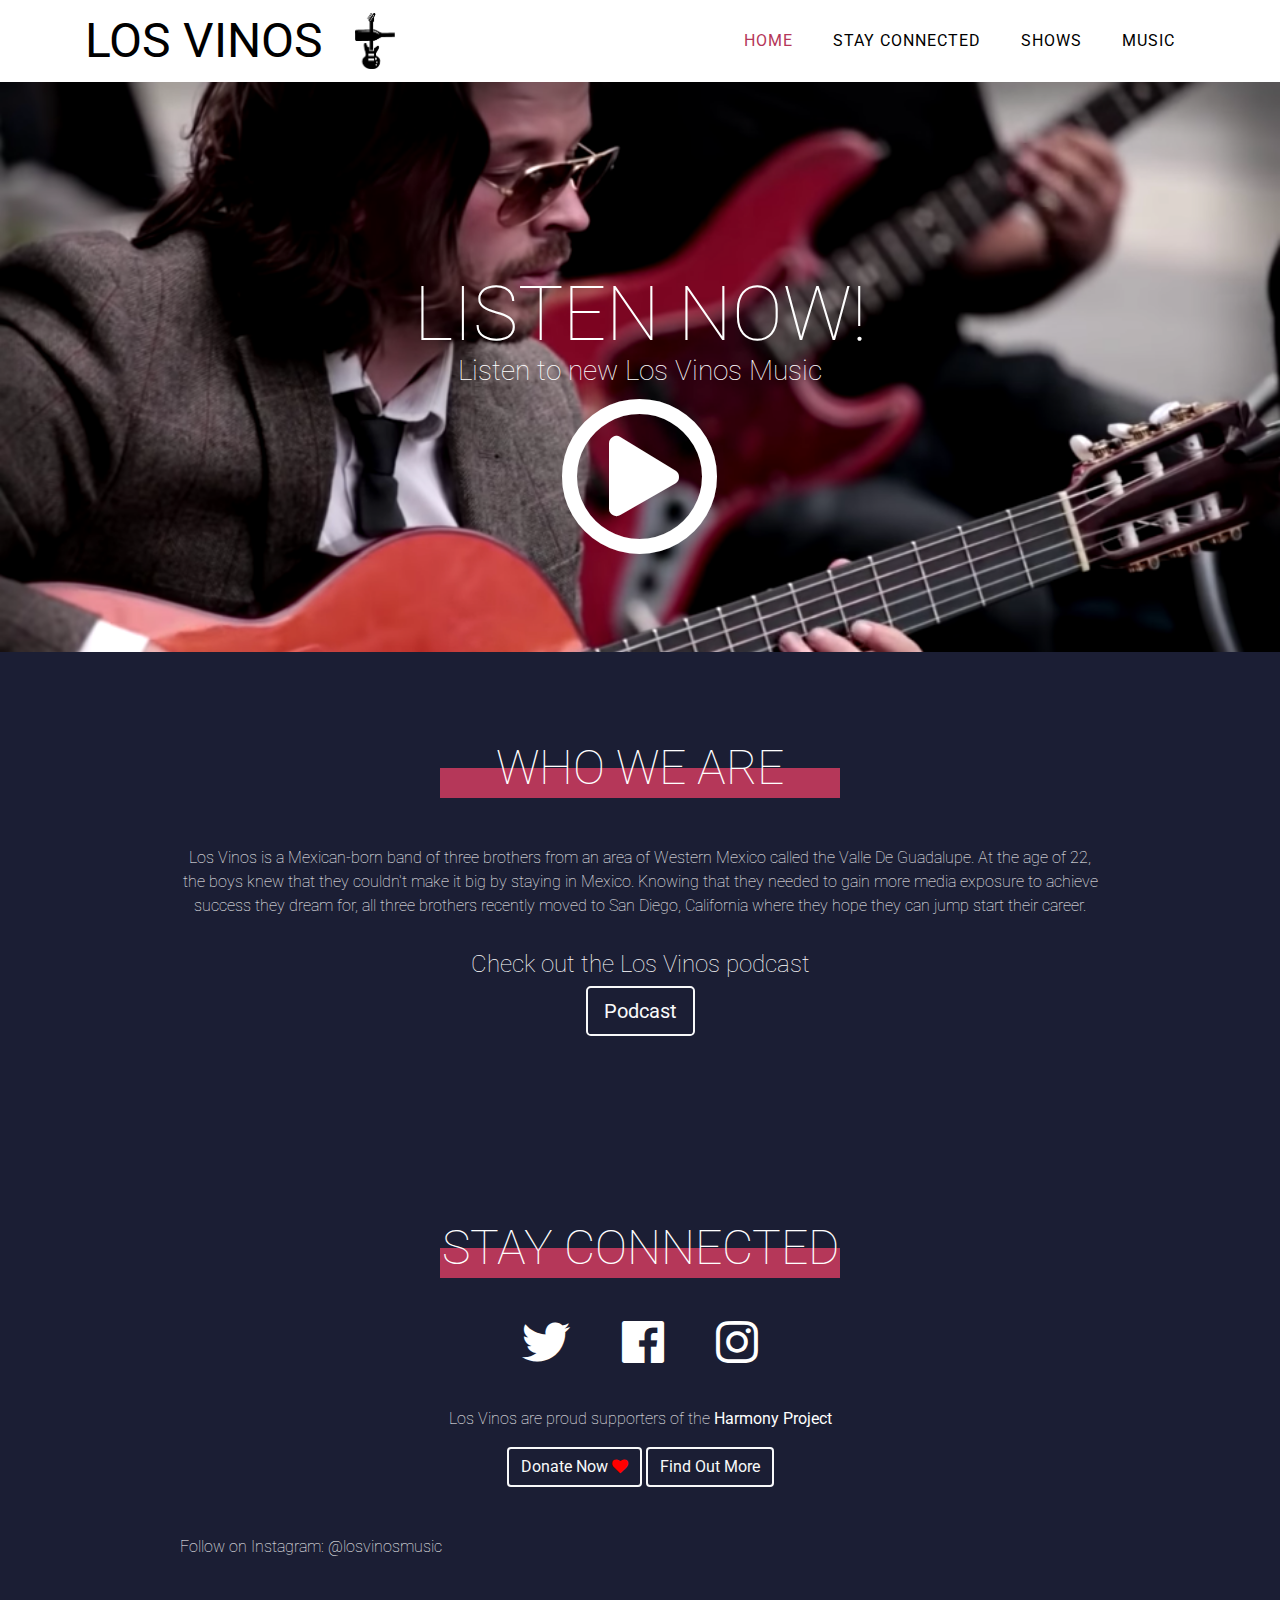
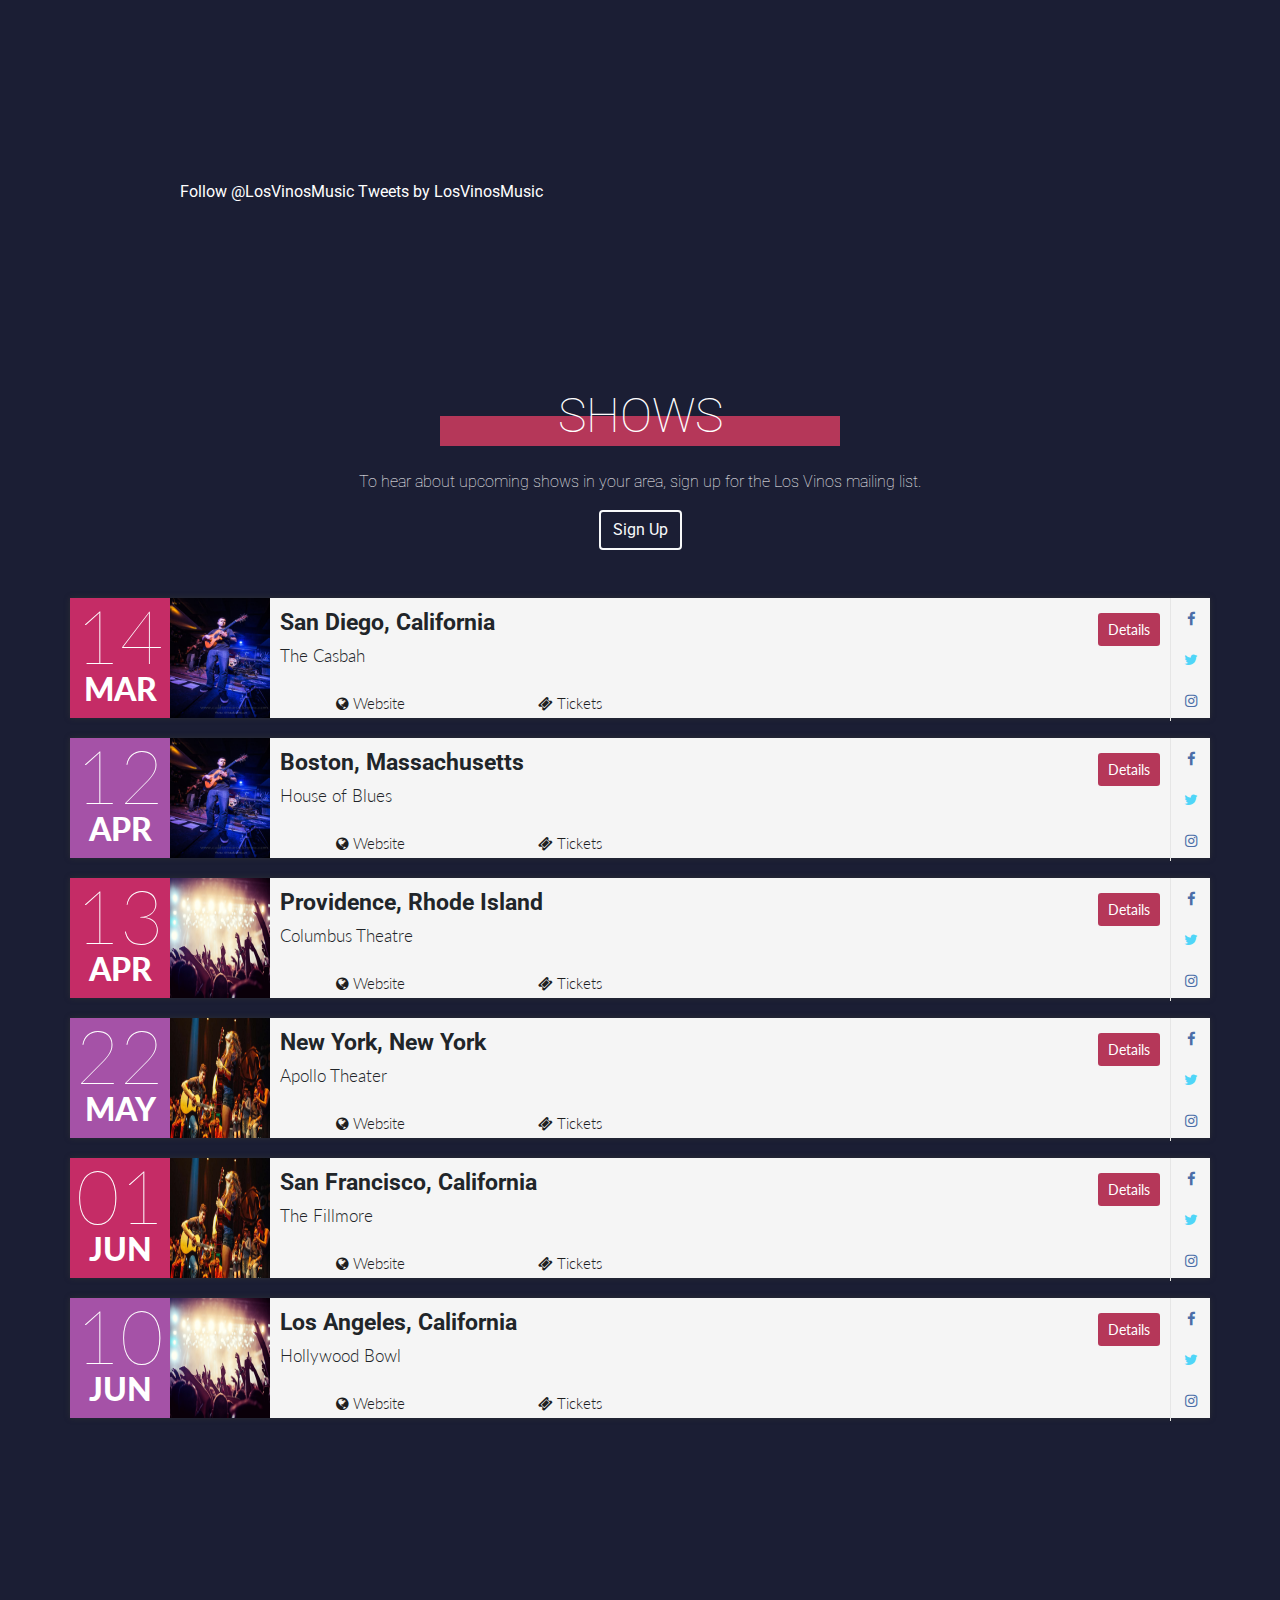
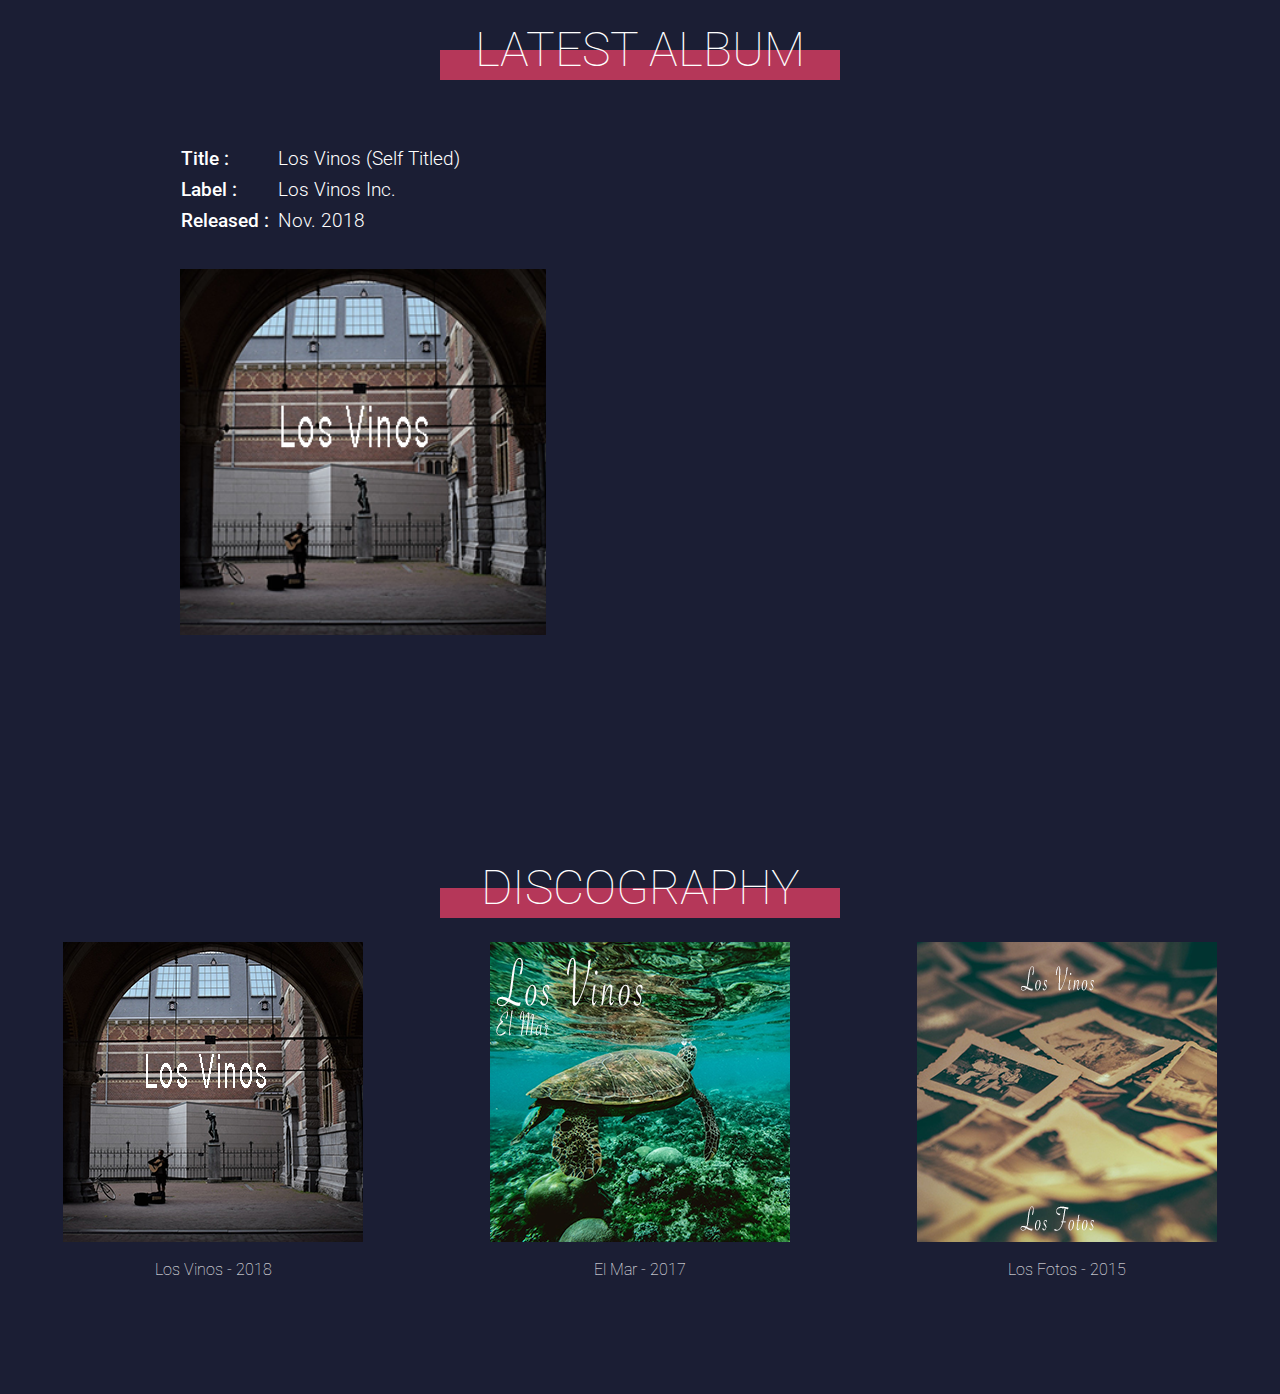
==== commit 0913c2ac: "Added Email Notifications and Unified Styles on Modals" ====
--- a/index.html
+++ b/index.html
@@ -30,7 +30,7 @@
     <nav class="navbar navbar-expand-lg bg-secondary fixed-top text-uppercase" id="mainNav">
       <div class="container">
         <a class="navbar-brand js-scroll-trigger" href="#home">Los Vinos</a>
-        <img src="img/Los-Vinos-Logo-black.png" width="40px" class="ml-5">
+        <img src="img/Los-Vinos-Logo-black.png" width="40px" class="ml-3">
         <button class="navbar-toggler navbar-toggler-right text-uppercase rounded" type="button" data-toggle="collapse" data-target="#navbarResponsive" aria-controls="navbarResponsive" aria-expanded="false" aria-label="Toggle navigation">
           <i class="fas fa-bars"></i>
         </button>
@@ -83,8 +83,8 @@
           </div>
         </div>
         <div class="col col-lg-12 mt-3 text-center">
-          <p>Check of the Los Vinos podcast</p>
-          <a class="portfolio-item btn btn-md btn-outline-light mx-auto" href="#podcast">
+          <h4>Check out the Los Vinos podcast</h4>
+          <a class="portfolio-item btn btn-lg btn-outline-light mx-auto" href="#podcast">
             Podcast
           </a>
         </div>
@@ -105,8 +105,8 @@
           <div class="col col-lg-12 mt-3 text-center">
             <p>Los Vinos are proud supporters of the <b>Harmony Project</b></p>
             <button type="button" class="btn btn-md btn-outline-light" data-toggle="modal" data-target="#donateModal">
-				Donate Now <span style="color: #f00;" class="fa fa-heart"></span>
-			</button>
+              Donate Now <span style="color: #f00;" class="fa fa-heart"></span>
+            </button>
             <a class="portfolio-item btn btn-md btn-outline-light mx-auto" href="#social-cause">
               Find Out More
             </a>
@@ -138,9 +138,16 @@
   <!-- Shows Section -->
 	<section class="bg-primary mb-0" id="shows">
 		<div class="container">
-			<h2 id="shows-title" class="text-center text-uppercase mb-0" style="color: rgb(255, 255, 255);">Shows</h2>
+      <h2 id="shows-title" class="text-center text-uppercase mb-0" style="color: rgb(255, 255, 255);">Shows</h2>
       <hr class="mb-4">
+
 			<div id="shows-row" class="row">
+        <div class="col-sm-12 text-center">
+          <p class="text-white">To hear about upcoming shows in your area, sign up for the Los Vinos mailing list.</p>
+          <a class="portfolio-item btn btn-md btn-outline-light mx-auto mb-5" href="#notification">
+            Sign Up
+          </a>
+        </div>
 				<div id="event-list-div">
 					<ul class="event-list">
 
@@ -194,7 +201,7 @@
               </div>
             </li>
 
-            <!--Procidence Show-->
+            <!--Providence Show-->
 						<li>
               <time datetime="2019-07-20 0000">
                 <span class="day">13</span> <span class="month">Apr</span>
@@ -347,7 +354,7 @@
           <hr>
           <div class="row mt-4 text-center">
             <div class="col-sm-12 col-lg-4 mx-auto">
-              <a href="music/self-titled.html">
+              <a class="portfolio-item" href="#los-vinos-album">
                 <p>
                   <img src="img/los-vinos-self-titled.png">
                 </p>
@@ -355,7 +362,7 @@
               </a>
             </div>
             <div class="col-sm-12 col-lg-4 mx-auto">
-              <a href="music/el-mar.html">
+                <a class="portfolio-item" href="#el-mar-album">
                 <p>
                   <img src="img/album_cover-el-mar.png"  class="img-fluid">
                 </p>
@@ -363,7 +370,7 @@
               </a>
             </div>
             <div class="col-sm-12 col-lg-4 mx-auto">
-              <a href="music/los-fotos.html">
+                <a class="portfolio-item" href="#los-fotos-album">
                 <p>
                   <img src="img/album_cover-los-fotos.png"  class="img-fluid">
                 </p>
@@ -379,6 +386,149 @@
     <a class="js-scroll-trigger d-block text-center rounded" href="#home">
       <i class="fa fa-chevron-up"></i>
     </a>
+  </div>
+
+
+  <!-- Los Vinos Self-Titled - Modal Popup -->
+	<div id="los-vinos-album" class="portfolio-modal portfolio-modal-show mfp-hide" role="dialog">
+      <div class="portfolio-modal-dialog">
+        <a class="close-button d-none d-md-block portfolio-modal-dismiss" href="#">
+          <i class="fa fa-3x fa-times"></i>
+        </a>
+        <div class="container text-white">
+          <h2 class="text-center text-uppercase mb-0">Los Vinos</h2>
+          <hr>
+          <div class="row">
+            <div class="col-lg-10 mx-auto">
+              <div class="row mt-3">
+                <div class="col-sm-12 col-md-8 col-lg-8">
+                  <table class="album-details">
+                    <tr class="mb-2">
+                      <td class="label">Title :</td>
+                      <td class="pl-2 detail">Los Vinos (Self Titled)</td>
+                    </tr>
+                    <tr class="mb-2">
+                      <td class="label">Label :</td>
+                      <td class="pl-2 detail">Los Vinos Inc.</td>
+                    </tr>
+                    <tr class="mb-2">
+                      <td class="label">Released :</td>
+                      <td class="pl-2 detail">Nov. 2018</td>
+                    </tr>
+                  </table>
+                </div>
+              </div>
+              <div class="row mt-2">
+                  <div class="col-sm-12 col-md-5 col-lg-5 mt-4">
+                    <img src="img/los-vinos-self-titled.png" width="100%">
+                  </div>
+                  <div class="col-sm-12 col-md-7 col-lg-7 mt-4">
+                      <iframe src="https://open.spotify.com/embed/album/5Ap74Zg6Ue8oxhe9JaEBzc" width="100%" height="400" frameborder="0" allowtransparency="true" allow="encrypted-media"></iframe>
+                  </div>
+              </div>
+            </div>
+            <div class="col-sm-12 text-center mt-2">
+              <a class="btn btn-primary btn-lg rounded-pill portfolio-modal-dismiss mx-auto mb-4 close-social" href="#">Close</a>
+            </div>
+          </div>
+        </div>
+      </div>
+    </div>
+  </div>
+
+
+    <!-- El Mar - Modal Popup -->
+	<div id="el-mar-album" class="portfolio-modal portfolio-modal-show mfp-hide" role="dialog">
+      <div class="portfolio-modal-dialog">
+        <a class="close-button d-none d-md-block portfolio-modal-dismiss" href="#">
+          <i class="fa fa-3x fa-times"></i>
+        </a>
+        <div class="container text-white">
+          <h2 class="text-center text-uppercase mb-0">El Mar</h2>
+          <hr>
+          <div class="row">
+            <div class="col-lg-10 mx-auto">
+              <div class="row mt-3">
+                <div class="col-sm-12 col-md-8 col-lg-8">
+                  <table class="album-details">
+                    <tr class="mb-2">
+                      <td class="label">Title :</td>
+                      <td class="pl-2 detail">El Mar</td>
+                    </tr>
+                    <tr class="mb-2">
+                      <td class="label">Label :</td>
+                      <td class="pl-2 detail">Los Vinos Inc.</td>
+                    </tr>
+                    <tr class="mb-2">
+                      <td class="label">Released :</td>
+                      <td class="pl-2 detail">Jan. 2017</td>
+                    </tr>
+                  </table>
+                </div>
+              </div>
+              <div class="row mt-2">
+                  <div class="col-sm-12 col-md-5 col-lg-5 mt-4">
+                    <img src="img/album_cover-el-mar.png" width="100%">
+                  </div>
+                  <div class="col-sm-12 col-md-7 col-lg-7 mt-4">
+                      <iframe src="https://open.spotify.com/embed/artist/0huGEQDDk36uplL0QvI3Kn" width="100%" height="400" frameborder="0" allowtransparency="true" allow="encrypted-media"></iframe>
+                  </div>
+              </div>
+            </div>
+            <div class="col-sm-12 text-center mt-2">
+              <a class="btn btn-primary btn-lg rounded-pill portfolio-modal-dismiss mx-auto mb-4 close-social" href="#">Close</a>
+            </div>
+          </div>
+        </div>
+      </div>
+    </div>
+  </div>
+
+
+  <!--  Los Fotos - Modal Popup -->
+	<div id="los-fotos-album" class="portfolio-modal portfolio-modal-show mfp-hide" role="dialog">
+    <div class="portfolio-modal-dialog">
+      <a class="close-button d-none d-md-block portfolio-modal-dismiss" href="#">
+        <i class="fa fa-3x fa-times"></i>
+      </a>
+      <div class="container text-white">
+          <h2 class="text-center text-uppercase mb-0">Los Fotos</h2>
+        <hr>
+        <div class="row">
+          <div class="col-lg-10 mx-auto">
+            <div class="row mt-3">
+              <div class="col-sm-12 col-md-8 col-lg-8">
+                <table class="album-details">
+                  <tr class="mb-2">
+                    <td class="label">Title :</td>
+                    <td class="pl-2 detail">Los Fotos</td>
+                  </tr>
+                  <tr class="mb-2">
+                    <td class="label">Label :</td>
+                    <td class="pl-2 detail">Los Vinos Inc.</td>
+                  </tr>
+                  <tr class="mb-2">
+                    <td class="label">Released :</td>
+                    <td class="pl-2 detail">May 2015</td>
+                  </tr>
+                </table>
+              </div>
+            </div>
+            <div class="row mt-2">
+                <div class="col-sm-12 col-md-5 col-lg-5 mt-4">
+                  <img src="img/album_cover-los-fotos.png" width="100%">
+                </div>
+                <div class="col-sm-12 col-md-7 col-lg-7 mt-4">
+                    <iframe src="https://open.spotify.com/embed/album/432d1zlqHrYEtbLfPFJ5fb" width="100%" height="400" frameborder="0" allowtransparency="true" allow="encrypted-media"></iframe>
+                </div>
+            </div>
+          </div>
+          <div class="col-sm-12 text-center mt-2">
+            <a class="btn btn-primary btn-lg rounded-pill portfolio-modal-dismiss mx-auto mb-4 close-social" href="#">Close</a>
+          </div>
+        </div>
+      </div>
+    </div>
   </div>
     
   <!-- Show Details - San Diego - Popup Modal -->
@@ -696,13 +846,14 @@
     <!-- Social Cause Section - Popup Modal -->
     <div class="portfolio-modal mfp-hide" id="social-cause">
       <div class="portfolio-modal-dialog bg-white">
-        <a class="d-none d-md-block portfolio-modal-dismiss ml-3" href="#">
-          <i class="fa fa-3x fa-times close-button"></i>
-        </a>
+        <button type="button" class="close portfolio-modal-dismiss mr-3" aria-label="Close">
+          <span aria-hidden="true">&times;</span>
+        </button>
         <div class="container text-center">
           <div class="row">
             <div class="col-lg-8 mx-auto">
               <h2 class="text-secondary text-uppercase mb-2 mt-4">Harmony Project</h2>
+              <hr class="mb-4 mt-2">
                 <div class="row">
                   <div class="col-sm-12">
                     <p>When Los Vinos started making music, they never wanted to forget their roots. They knew that in addition to producing songs that people could enjoy, a top priority would be giving back to the musical community. This is why they have partnered with Harmony Project, a program that “provides comprehensive, tuition-free music education and social support to youth across Los Angeles, Southern California, and beyond."</p>
@@ -740,7 +891,9 @@
                   <div class="col-sm-12">
                     <p>Learn more about Harmony Project and their mission <a href="https://www.harmony-project.org/mission" class="web-link" target="_blank"> HERE</a>. You may also donate to their incredible cause <a href="https://www.harmony-project.org/donate" class="web-link" target="_blank">HERE</a>.</p>
                   </div>
-                <a class="btn btn-primary btn-lg rounded-pill portfolio-modal-dismiss mx-auto mb-4 close-social" href="#">Close</a>
+                  <div class="col-sm-12 mt-5 mb-5 text-center">
+                      <button type="button" class="btn btn-secondary portfolio-modal-dismiss" >Close</button>
+                  </div>
               </div>
             </div>
           </div>
@@ -751,9 +904,9 @@
     <!-- Podcast Section - Popup Modal -->
     <div class="portfolio-modal mfp-hide" id="podcast">
       <div class="portfolio-modal-dialog bg-white">
-        <a class="d-none d-md-block portfolio-modal-dismiss ml-3" href="#">
-          <i class="fa fa-3x fa-times close-button"></i>
-        </a>
+        <button type="button" class="close portfolio-modal-dismiss mr-3" aria-label="Close">
+          <span aria-hidden="true">&times;</span>
+        </button>
         <div class="container">
           <div class="row">
             <div class="col-lg-11 mx-auto">
@@ -779,20 +932,18 @@
                 <div class="col-sm-12 col-lg-6 text-center">
                     <iframe width="560" height="315" src="https://www.youtube.com/embed/BvWB7B8tXK8" frameborder="0" allow="accelerometer; autoplay; encrypted-media; gyroscope; picture-in-picture" allowfullscreen></iframe>
                 </div>
-                
-              </div>
-              <div class="col-sm-12 text-center mt-5">
-                <a class="btn btn-primary btn-lg rounded-pill portfolio-modal-dismiss mx-auto mb-4 close-social" href="#">Close</a>
-              </div>
-            </div>
-            
+              </div>
+              <div class="col-sm-12 mt-5 mb-5 text-center">
+                  <button type="button" class="btn btn-secondary portfolio-modal-dismiss" >Close</button>
+              </div>
+            </div>
           </div>
         </div>
       </div>
     </div>
   
-     <!-- Donate Popup Modal -->
-    <div class="modal fade" id="donateModal" tabindex="-1" role="dialog" aria-labelledby="exampleModalLabel" aria-hidden="true">
+  <!--Harmony Project Donation - Popup Modal-->
+  <div class="modal fade" id="donateModal" tabindex="-1" role="dialog" aria-labelledby="exampleModalLabel" aria-hidden="true">
 	  <div class="modal-dialog modal-dialog-centered" role="document">
 	    <div class="modal-content text-center">
 	      <div class="modal-header">
@@ -805,110 +956,108 @@
 	      <img src="img/Harmony1.png" style="width: 100%; padding-bottom: 10px;;"/>
 	      	<p>Thank you for considering a donation.
 	        <p>Los Vinos is a proud supporter of the Harmony project.
-			<p>Thousands of children in Los Angeles say 'Thank You'
-			
-			<ul class="list-group" style="overflow-y: scroll; max-height: 200px; list-style-type: none; width: 100%;">
-				<li>
-				  <div class="list-group-item list-group-item-action flex-column align-items-start">
-				    <div class="d-flex w-100 justify-content-between donation-list-name">
-				      <h7>Ivy - $120</h7>
-				      <i class="donation-list-comment">Keep up the good work!</i>
-				      <small>27 minutes ago</small>
-				    </div>
-				  </div>
-				</li>
-				<li>
-				  <div class="list-group-item list-group-item-action flex-column align-items-start">
-				    <div class="d-flex w-100 justify-content-between donation-list-name">
-				      <h7>Rob - $100</h7>
-				      <i class="donation-list-comment">Thank you!</i>
-				      <small>45 minutes ago</small>
-				    </div>
-				  </div>
-				</li>
-				<li>
-				  <div class="list-group-item list-group-item-action flex-column align-items-start">
-				    <div class="d-flex w-100 justify-content-between donation-list-name">
-				      <h7>Cole - $200</h7>
-				      <i class="donation-list-comment">Great job!</i>
-				      <small>1 hour ago</small>
-				    </div>
-				  </div>
-				</li>
-				<li>
-				  <div class="list-group-item list-group-item-action flex-column align-items-start">
-				    <div class="d-flex w-100 justify-content-between donation-list-name">
-				      <h7>Chuck - $100</h7>
-				      <i class="donation-list-comment">Great organization!</i>
-				      <small>2 hour ago</small>
-				    </div>
-				  </div>
-				</li>
-				<li>
-				  <div class="list-group-item list-group-item-action flex-column align-items-start">
-				    <div class="d-flex w-100 justify-content-between donation-list-name">
-				      <h7>Kayla - $100</h7>
-				      <i class="donation-list-comment">You guys rock!</i>
-				      <small>4 hour ago</small>
-				    </div>
-				  </div>
-				</li>
-				<li>
-				  <div class="list-group-item list-group-item-action flex-column align-items-start">
-				    <div class="d-flex w-100 justify-content-between donation-list-name">
-				      <h7>Raj - $50</h7>
-				      <i class="donation-list-comment">Wow - Terrific job!</i>
-				      <small>10 hour ago</small>
-				    </div>
-				  </div>
-				</li>
-				<li>
-				  <div class="list-group-item list-group-item-action flex-column align-items-start">
-				    <div class="d-flex w-100 justify-content-between donation-list-name">
-				      <h7>Rachel - $300</h7>
-				      <i class="donation-list-comment">Exicited to be involved.</i>
-				      <small>1 day ago</small>
-				    </div>
-				  </div>
-				</li>
-				<li>
-				  <div class="list-group-item list-group-item-action flex-column align-items-start">
-				    <div class="d-flex w-100 justify-content-between donation-list-name">
-				      <h7>Jorge - $150</h7>
-				      <i class="donation-list-comment">Proud to support.</i>
-				      <small>1 day ago</small>
-				    </div>
-				  </div>
-				</li>
-				<li>
-				  <div class="list-group-item list-group-item-action flex-column align-items-start">
-				    <div class="d-flex w-100 justify-content-between donation-list-name">
-				      <h7>Vijay - $100</h7>
-				      <i class="donation-list-comment">Great Job.</i>
-				      <small>2 days ago</small>
-				    </div>
-				  </div>
-				</li>
-				<li>
-				  <div class="list-group-item list-group-item-action flex-column align-items-start">
-				    <div class="d-flex w-100 justify-content-between donation-list-name">
-				      <h7>Tony - $75</h7>
-				      <i class="donation-list-comment">Never prouder.</i>
-				      <small>3 days ago</small>
-				    </div>
-				  </div>
-				</li>
-				<li>
-				  <div class="list-group-item list-group-item-action flex-column align-items-start">
-				    <div class="d-flex w-100 justify-content-between donation-list-name">
-				      <h7>Cindy - $150</h7>
-				      <i class="donation-list-comment">Great Cause!</i>
-				      <small>1 week ago</small>
-				    </div>
-				  </div>
-				</li>
-			</ul>
-			
+			    <p>Thousands of children in Los Angeles say 'Thank You'
+          <ul style="overflow-y: scroll; max-height: 200px; list-style-type: none;">
+            <li>
+              <div class="list-group-item list-group-item-action flex-column align-items-start">
+                <div class="d-flex w-100 justify-content-between donation-list-name">
+                  <p>Ivy - $120</p>
+                  <i class="donation-list-comment">Keep up the good work!</i>
+                  <small>27 minutes ago</small>
+                </div>
+              </div>
+            </li>
+            <li>
+              <div class="list-group-item list-group-item-action flex-column align-items-start">
+                <div class="d-flex w-100 justify-content-between donation-list-name">
+                  <p>Rob - $100</p>
+                  <i class="donation-list-comment">Thank you!</i>
+                  <small>45 minutes ago</small>
+                </div>
+              </div>
+            </li>
+            <li>
+              <div class="list-group-item list-group-item-action flex-column align-items-start">
+                <div class="d-flex w-100 justify-content-between donation-list-name">
+                  <p>Cole - $200</p>
+                  <i class="donation-list-comment">Great job!</i>
+                  <small>1 hour ago</small>
+                </div>
+              </div>
+            </li>
+            <li>
+              <div class="list-group-item list-group-item-action flex-column align-items-start">
+                <div class="d-flex w-100 justify-content-between donation-list-name">
+                  <p>Chuck - $100</p>
+                  <i class="donation-list-comment">Great organization!</i>
+                  <small>2 hour ago</small>
+                </div>
+              </div>
+            </li>
+            <li>
+              <div class="list-group-item list-group-item-action flex-column align-items-start">
+                <div class="d-flex w-100 justify-content-between donation-list-name">
+                  <p>Kayla - $100</p>
+                  <i class="donation-list-comment">You guys rock!</i>
+                  <small>4 hour ago</small>
+                </div>
+              </div>
+            </li>
+            <li>
+              <div class="list-group-item list-group-item-action flex-column align-items-start">
+                <div class="d-flex w-100 justify-content-between donation-list-name">
+                  <p>Raj - $50</p>
+                  <i class="donation-list-comment">Wow - Terrific job!</i>
+                  <small>10 hour ago</small>
+                </div>
+              </div>
+            </li>
+            <li>
+              <div class="list-group-item list-group-item-action flex-column align-items-start">
+                <div class="d-flex w-100 justify-content-between donation-list-name">
+                  <p>Rachel - $300</p>
+                  <i class="donation-list-comment">Exicited to be involved.</i>
+                  <small>1 day ago</small>
+                </div>
+              </div>
+            </li>
+            <li>
+              <div class="list-group-item list-group-item-action flex-column align-items-start">
+                <div class="d-flex w-100 justify-content-between donation-list-name">
+                  <p>Jorge - $150</p>
+                  <i class="donation-list-comment">Proud to support.</i>
+                  <small>1 day ago</small>
+                </div>
+              </div>
+            </li>
+            <li>
+              <div class="list-group-item list-group-item-action flex-column align-items-start">
+                <div class="d-flex w-100 justify-content-between donation-list-name">
+                  <p>Vijay - $100</p>
+                  <i class="donation-list-comment">Great Job.</i>
+                  <small>2 days ago</small>
+                </div>
+              </div>
+            </li>
+            <li>
+              <div class="list-group-item list-group-item-action flex-column align-items-start">
+                <div class="d-flex w-100 justify-content-between donation-list-name">
+                  <p>Tony - $75</p>
+                  <i class="donation-list-comment">Never prouder.</i>
+                  <small>3 days ago</small>
+                </div>
+              </div>
+            </li>
+            <li>
+              <div class="list-group-item list-group-item-action flex-column align-items-start">
+                <div class="d-flex w-100 justify-content-between donation-list-name">
+                  <p>Cindy - $150</p>
+                  <i class="donation-list-comment">Great Cause!</i>
+                  <small>1 week ago</small>
+                </div>
+              </div>
+            </li>
+          </ul>
 	      </div>
 	      <div class="modal-footer">
 	        <button type="button" class="btn btn-secondary" data-dismiss="modal">Close</button>
@@ -916,7 +1065,36 @@
 	      </div>
 	    </div>
 	  </div>
-	</div>
+  </div>
+  
+  <!--Email Notification - Popup Modal-->
+  <div class="portfolio-modal mfp-hide" id="notification">
+    <div class="modal-dialog modal-dialog-centered" role="document">
+      <div class="modal-content">
+        <div class="modal-header">
+          <h5 class="text-secondary text-uppercase mb-2 mt-4">Sign Up for Email Notifications</h5>
+          <button type="button" class="close portfolio-modal-dismiss" onclick="javascript:resetNotification();" aria-label="Close">
+            <span aria-hidden="true">×</span>
+          </button>
+        </div>
+        <div class="container modal-body text-center">
+          <div class="row">
+            <div class="col-lg-12 mx-auto">
+              <div id="notificationEntered" class="row">
+                <div class="col-sm-9 col-lg-9 text-center">
+                  <input type="email" class="form-control" id="inputEmail" placeholder="Enter email">
+                  <p id="validEmail"></p>
+                </div>
+                <div class="col-sm-3 col-lg-3">
+                  <button type="submit" onclick="javascript:emailNotification();" class="btn btn-primary">Submit</button>  
+                </div>
+              </div>
+            </div>
+          </div>
+        </div>
+      </div>
+    </div>
+  </div>
 
 
     <!-- Bootstrap core JavaScript -->
@@ -931,6 +1109,9 @@
     <!-- Custom scripts for this template -->
     <script src="js/freelancer.min.js"></script>
 
+    <!--Custom script for Notifcation Modal-->
+    <script src="js/notification.js"></script>
+    
   </body>
 
 </html>
--- a/css/freelancer.css
+++ b/css/freelancer.css
@@ -21,7 +21,7 @@
     font-family: 'Roboto', sans-serif;
 }
 
-h2 {
+h2, h3, h4{
   font-weight: 100;
 }
 
@@ -237,6 +237,13 @@
   font-size: 3rem !important;
 }
 
+#social-cause hr{
+  background-color:#000;
+  width:100%;
+  height:1px;
+}
+
+
 #social-cause .close-button{
   color:#000;
 }
@@ -265,6 +272,15 @@
 }
 
 #podcast hr{
+  background-color:#000;
+  width:100%;
+  height:1px;
+}
+
+/*
+* Notifications Section Styles
+*/
+#notification hr{
   background-color:#000;
   width:100%;
   height:1px;
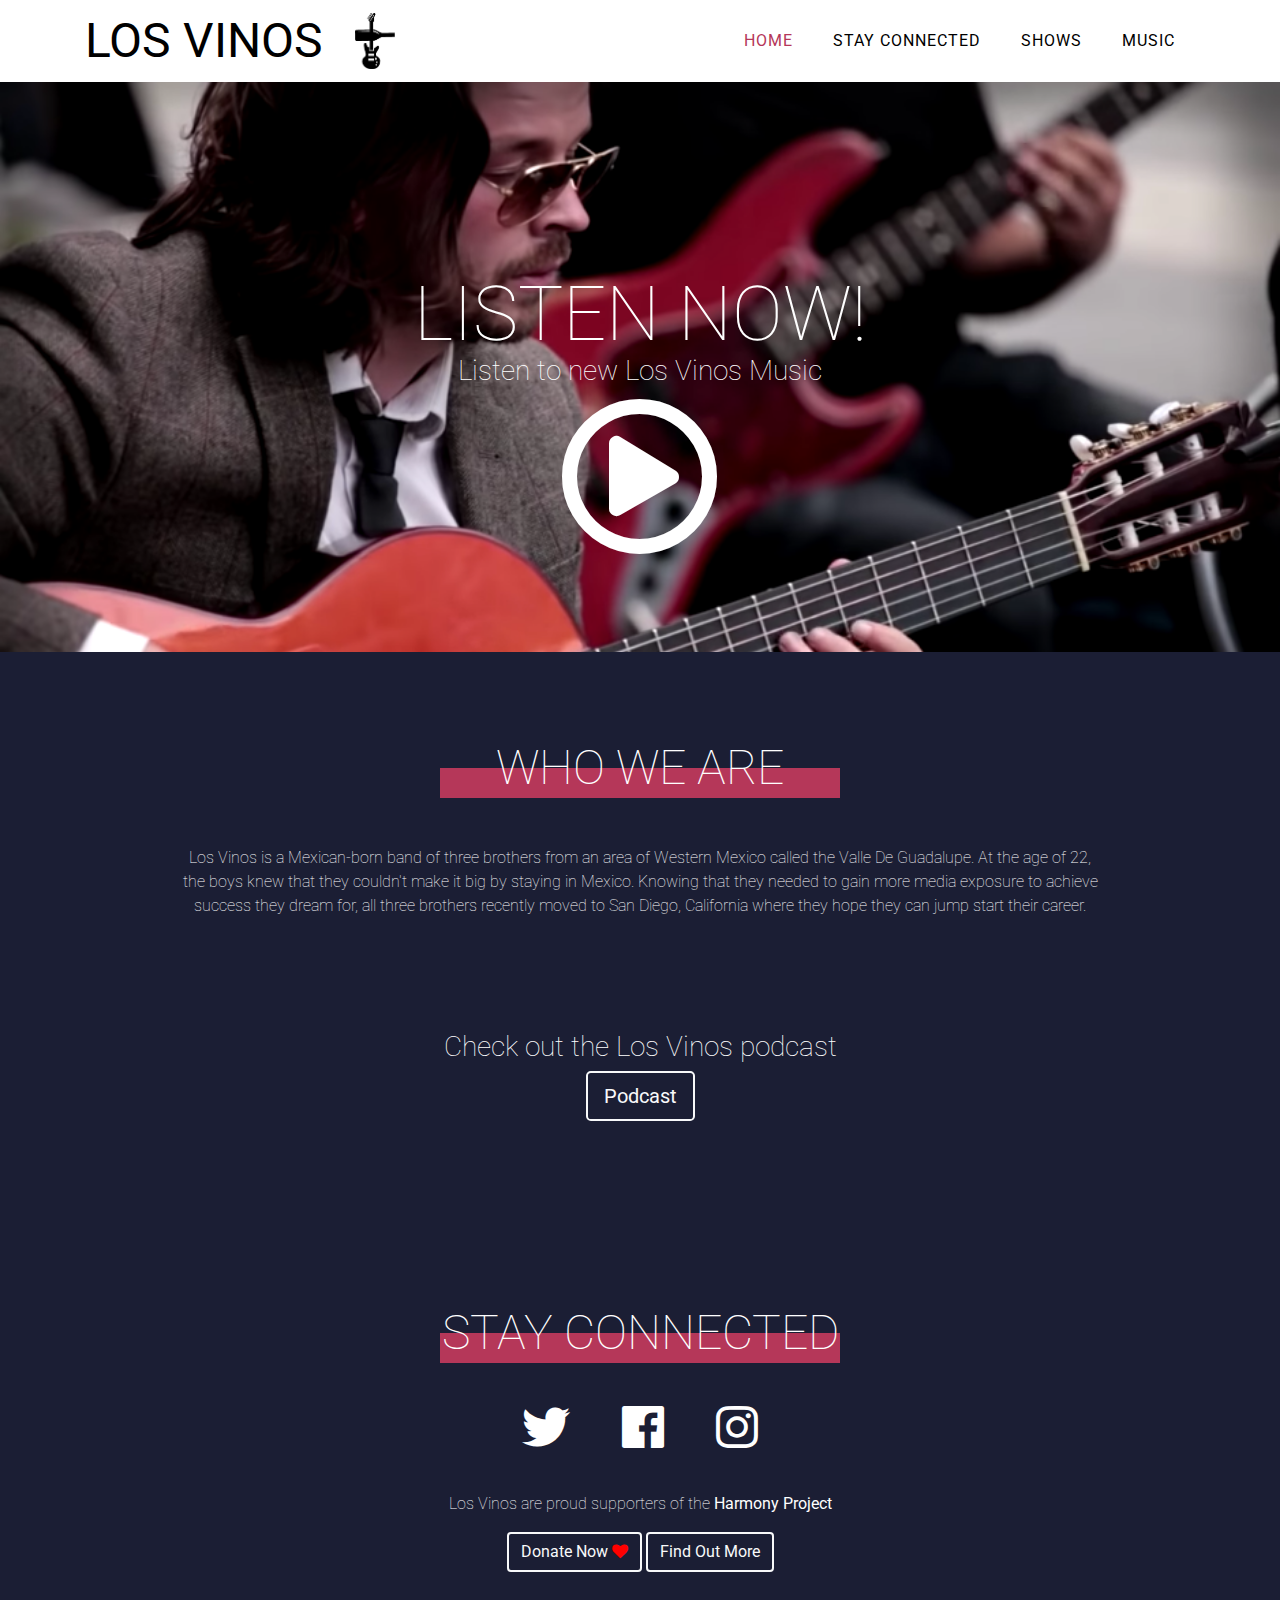
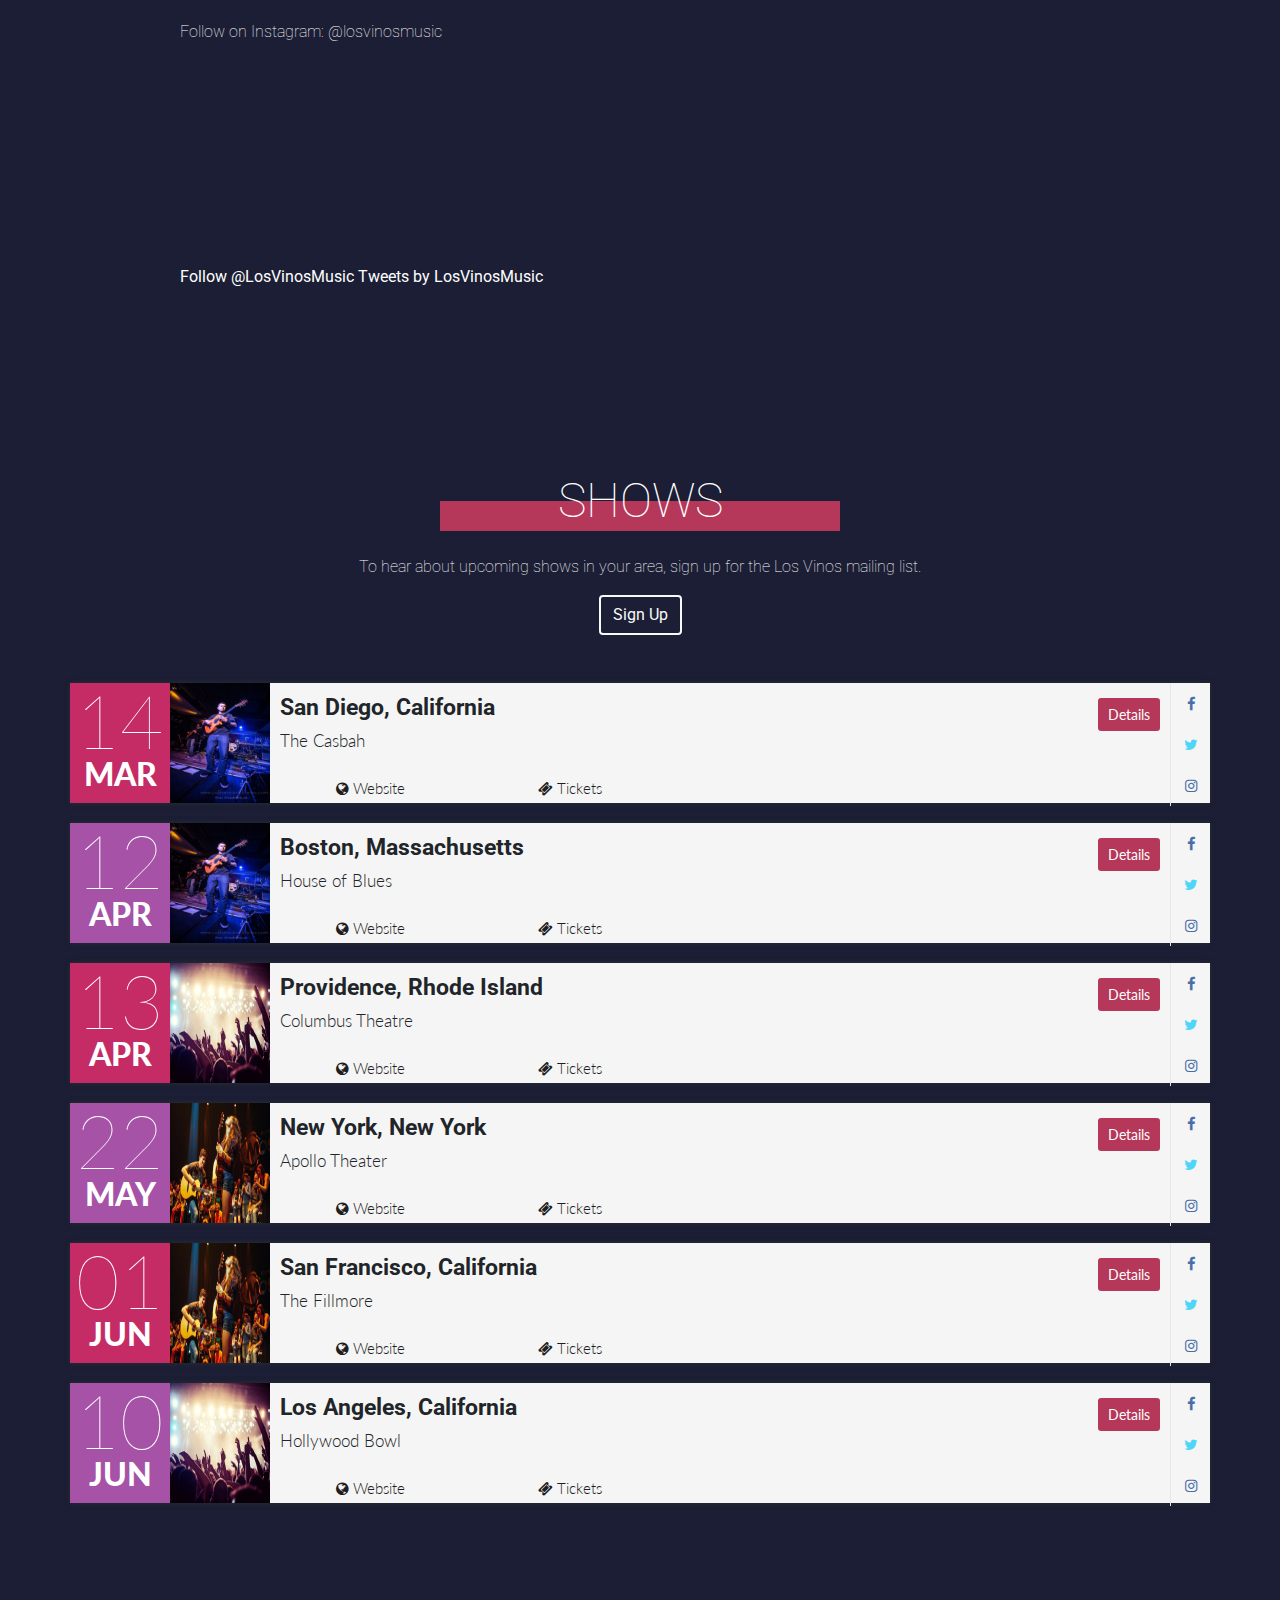
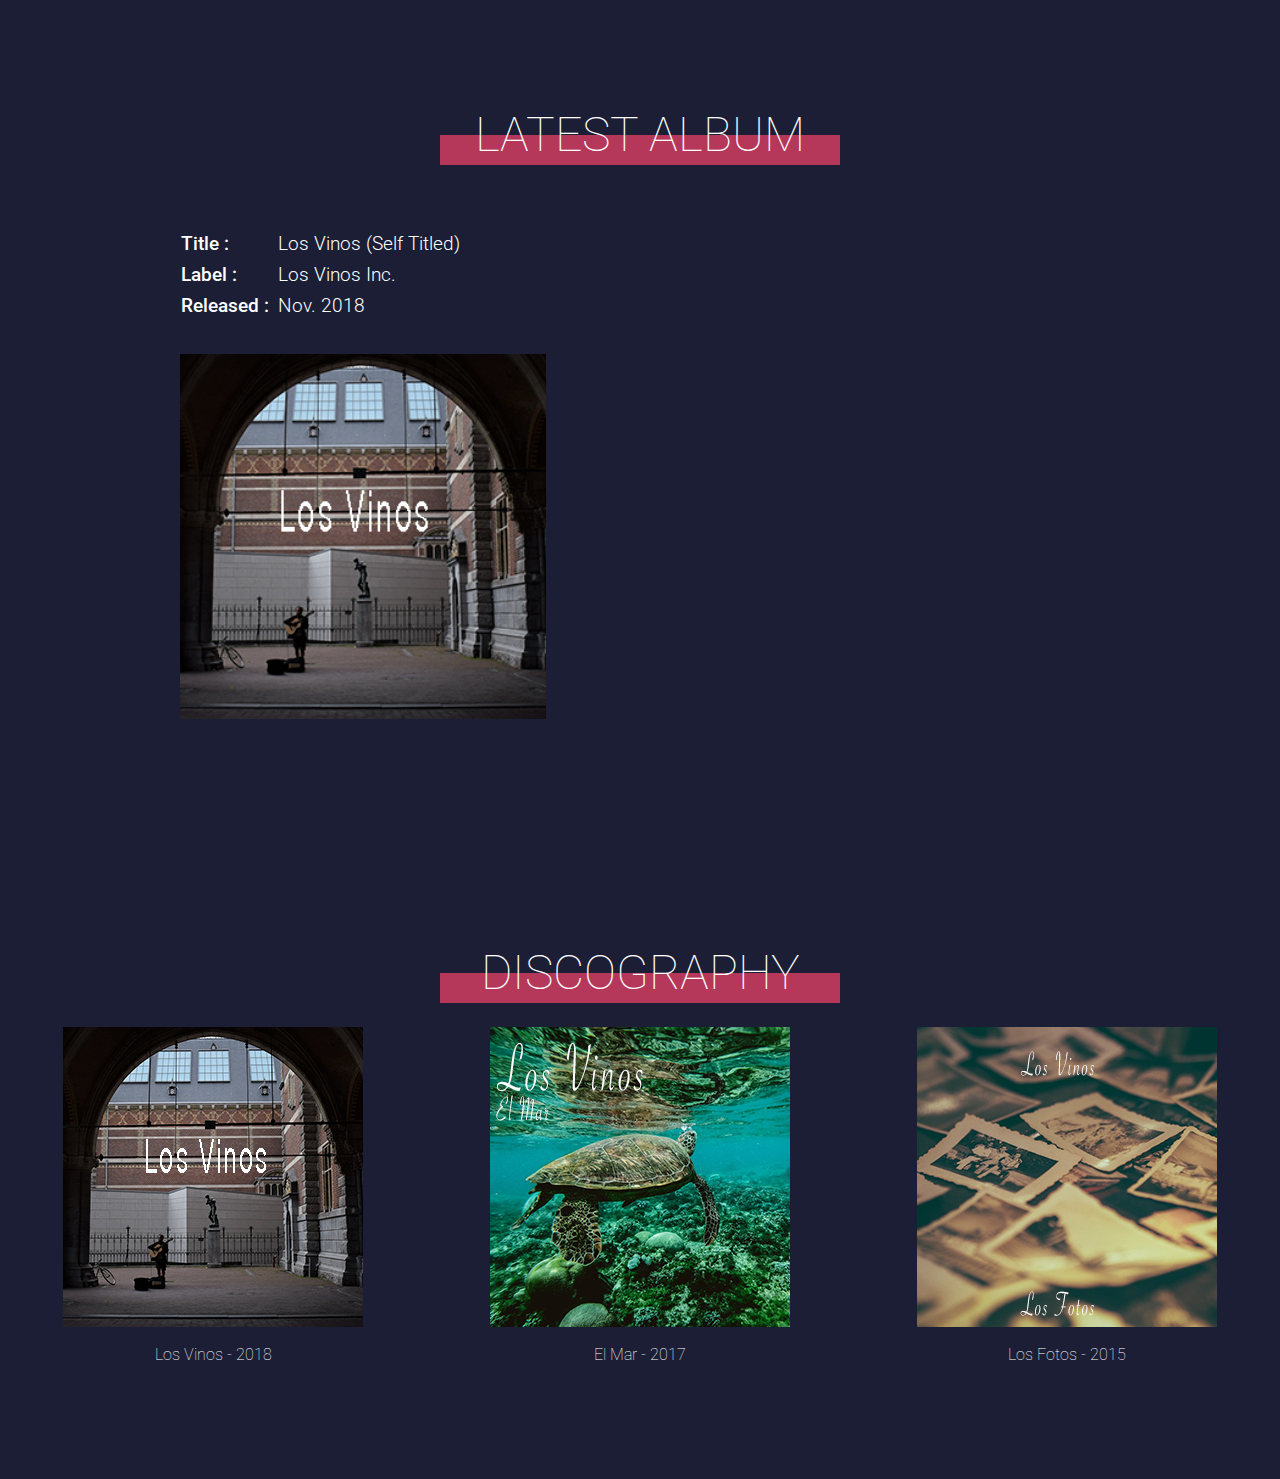
==== commit e04fd78b: "Moved Podcast section down and made text bigger" ====
--- a/index.html
+++ b/index.html
@@ -71,7 +71,7 @@
           <h2 class="text-center text-uppercase mb-0">Who We Are</h2>
           <hr class="mb-5">
         <div class="row mt-1">
-          <div class="col-sm-12 col-lg-10 mx-auto">
+          <div class="col-sm-12 col-lg-10  mb-5 mx-auto">
             <p class="text-center">
                 Los Vinos is a Mexican-born band of three brothers from an area of Western
                 Mexico called the Valle De Guadalupe. At the age of 22, the boys knew that
@@ -81,12 +81,12 @@
                 jump start their career.
             </p>
           </div>
-        </div>
-        <div class="col col-lg-12 mt-3 text-center">
-          <h4>Check out the Los Vinos podcast</h4>
-          <a class="portfolio-item btn btn-lg btn-outline-light mx-auto" href="#podcast">
-            Podcast
-          </a>
+          <div class="col col-lg-12 mt-5 text-center">
+            <h3>Check out the Los Vinos podcast</h3>
+            <a class="portfolio-item btn btn-lg btn-outline-light mx-auto" href="#podcast">
+              Podcast
+            </a>
+          </div>
         </div>
       </div>
     </section>
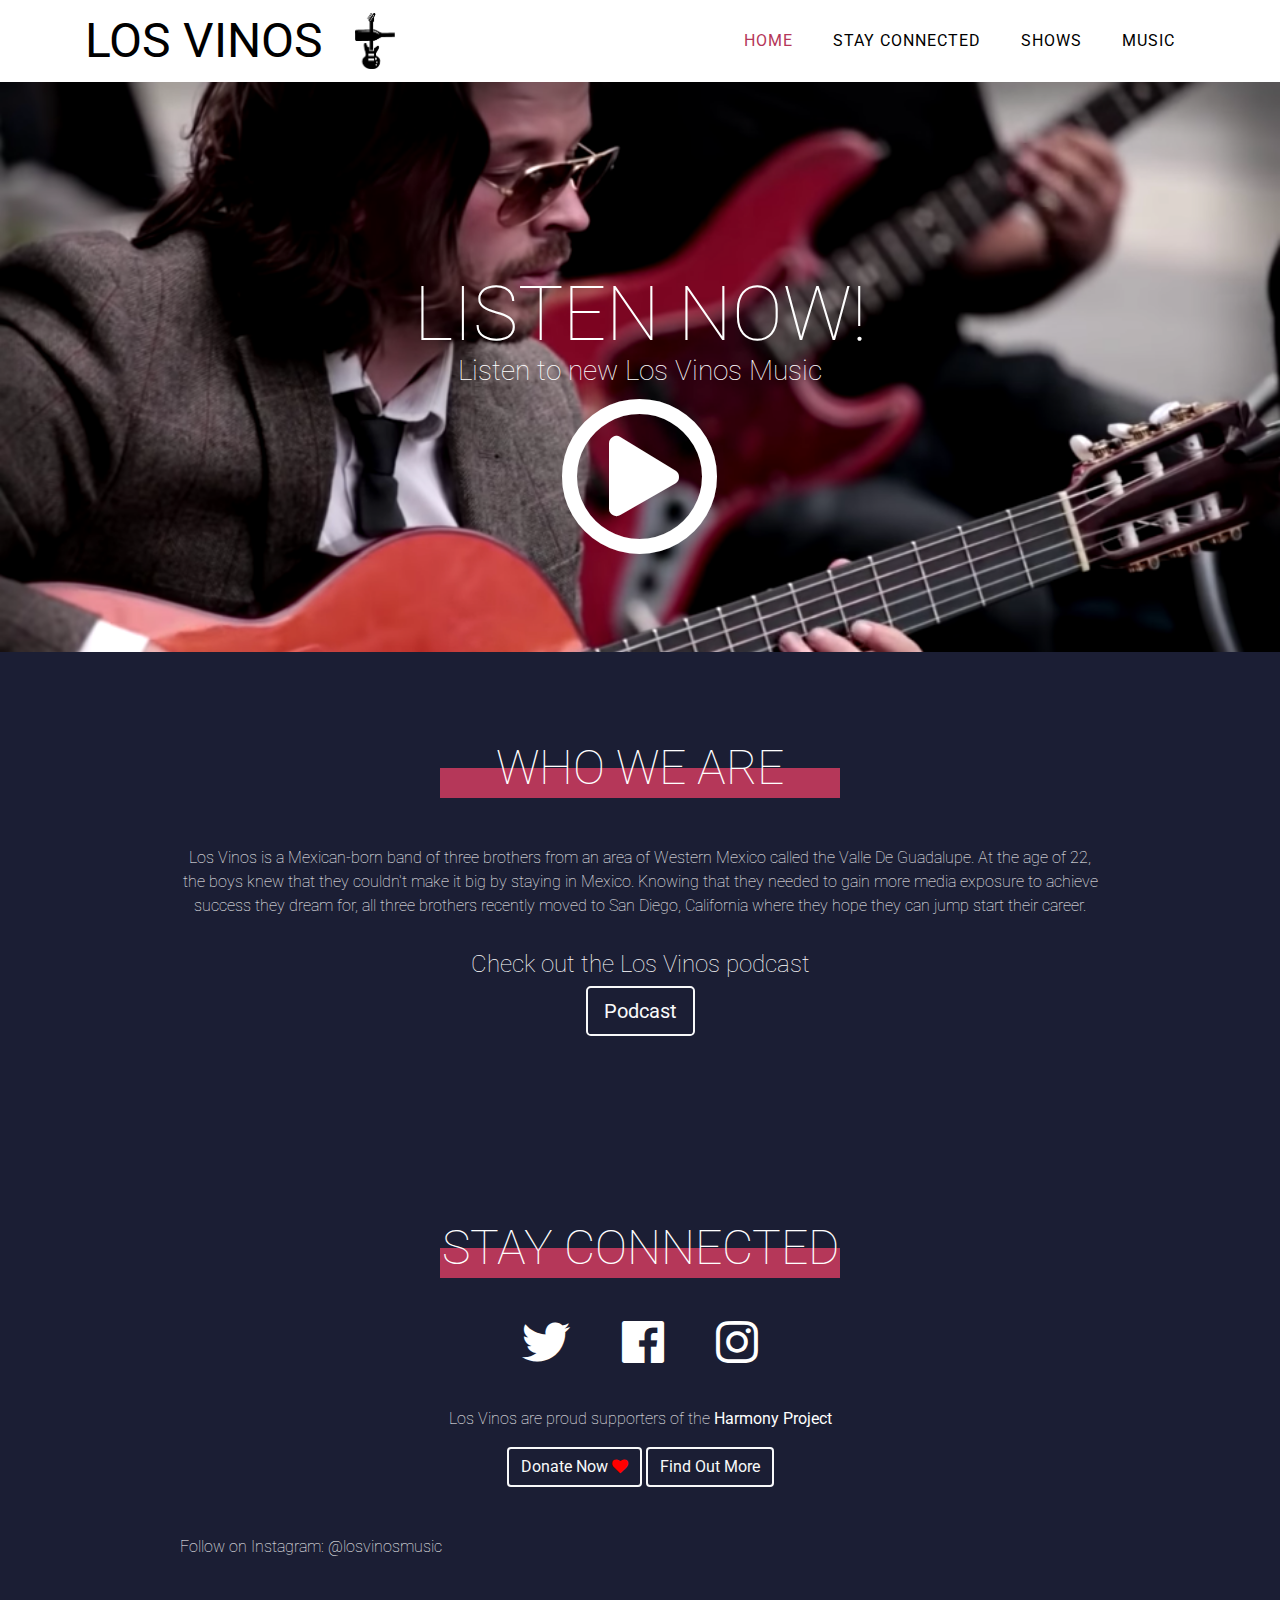
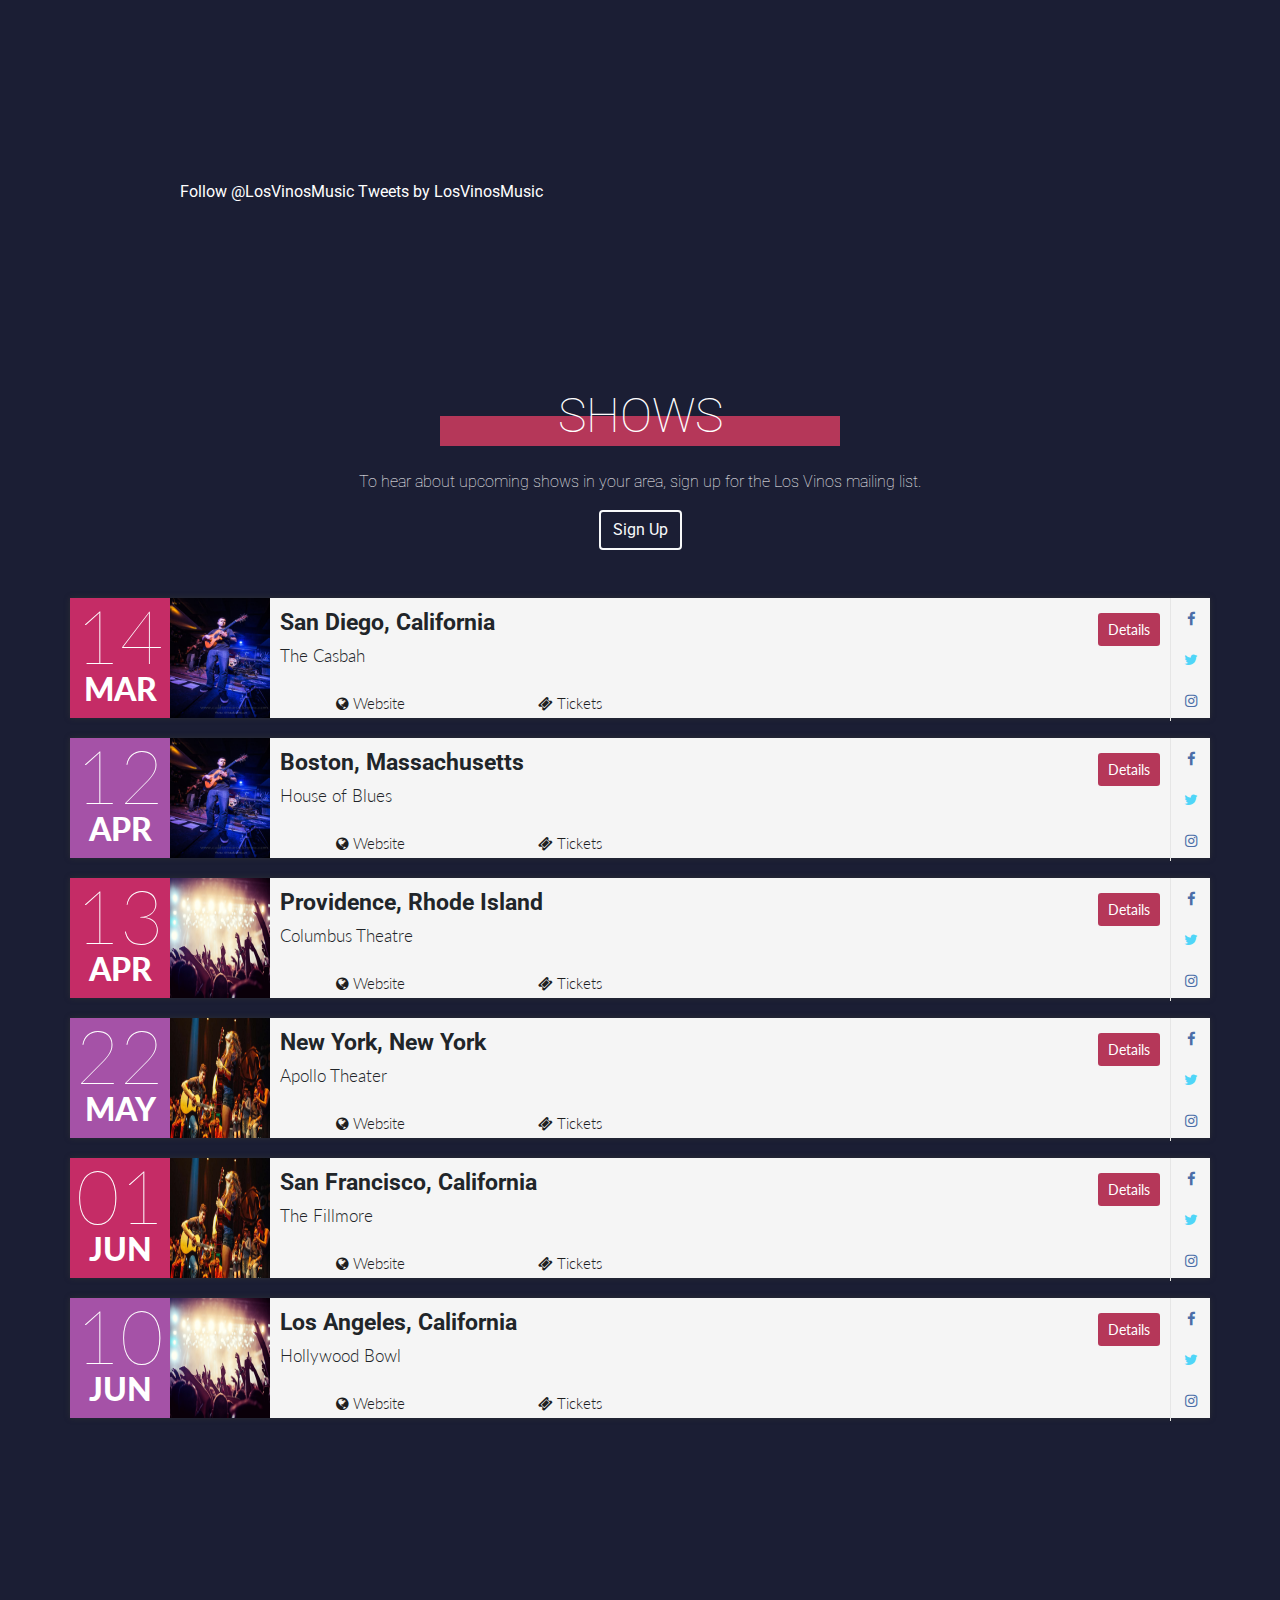
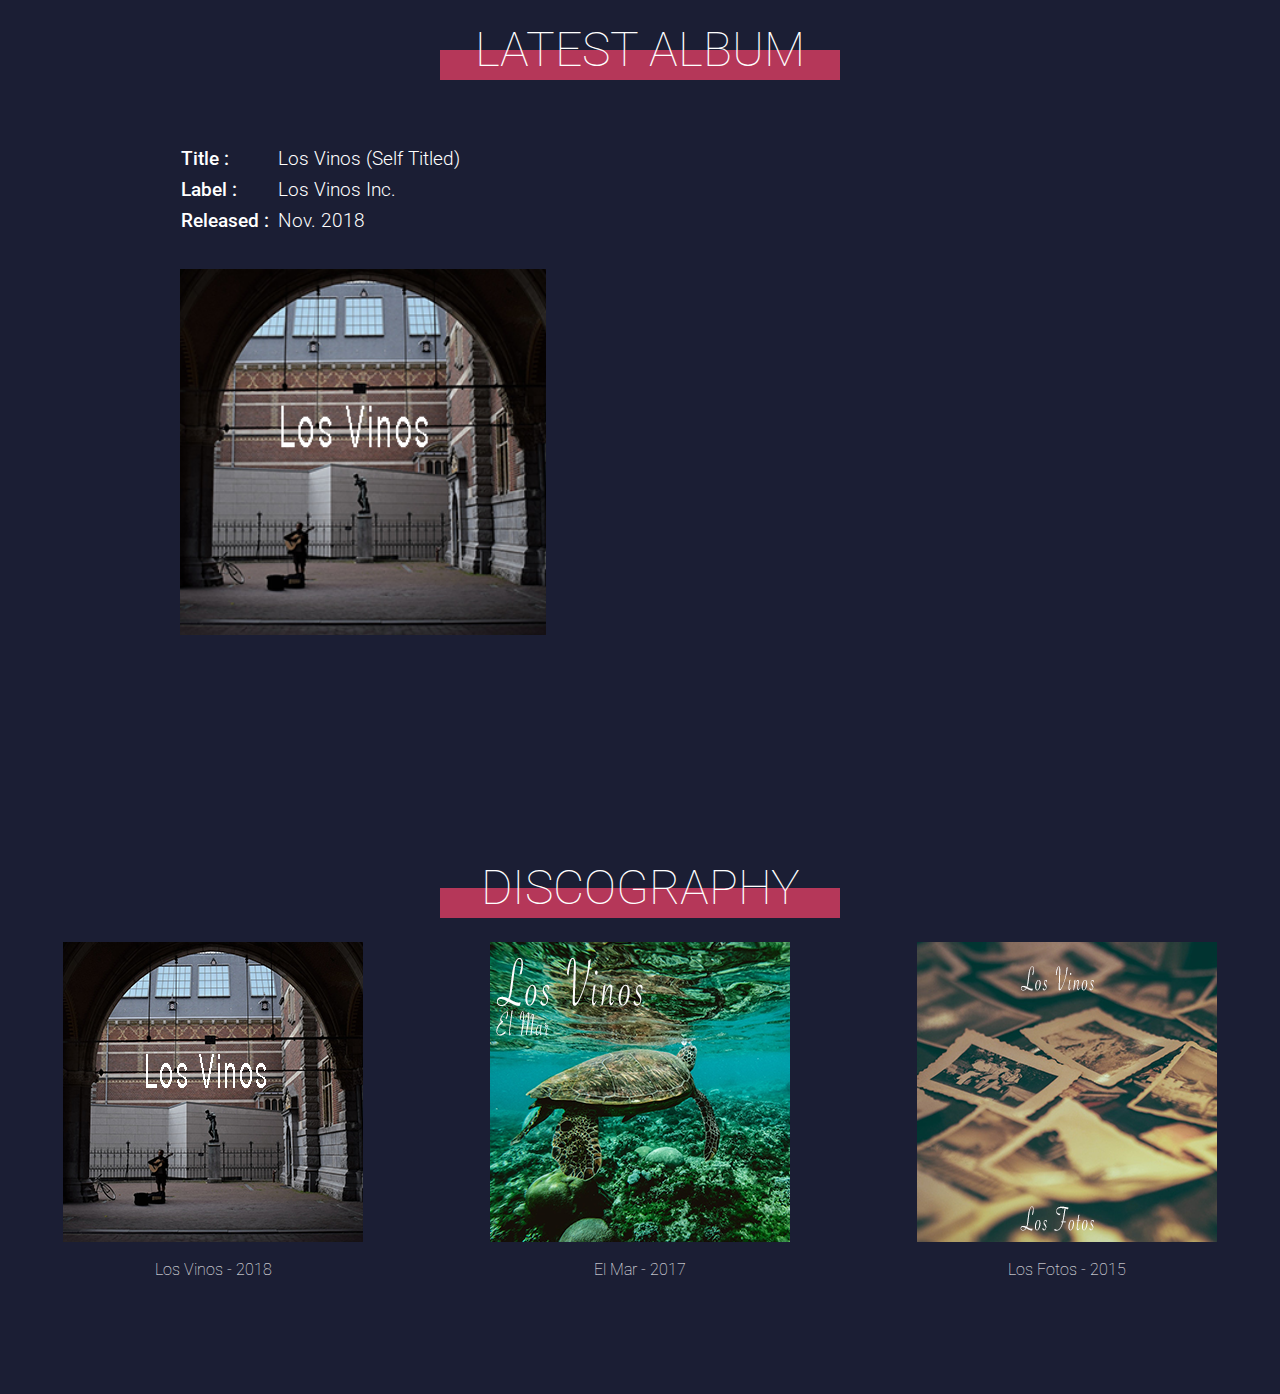
==== commit 2cc71dab: "merge fix" ====
--- a/index.html
+++ b/index.html
@@ -71,7 +71,7 @@
           <h2 class="text-center text-uppercase mb-0">Who We Are</h2>
           <hr class="mb-5">
         <div class="row mt-1">
-          <div class="col-sm-12 col-lg-10  mb-5 mx-auto">
+          <div class="col-sm-12 col-lg-10 mx-auto">
             <p class="text-center">
                 Los Vinos is a Mexican-born band of three brothers from an area of Western
                 Mexico called the Valle De Guadalupe. At the age of 22, the boys knew that
@@ -81,12 +81,12 @@
                 jump start their career.
             </p>
           </div>
-          <div class="col col-lg-12 mt-5 text-center">
-            <h3>Check out the Los Vinos podcast</h3>
-            <a class="portfolio-item btn btn-lg btn-outline-light mx-auto" href="#podcast">
-              Podcast
-            </a>
-          </div>
+        </div>
+        <div class="col col-lg-12 mt-3 text-center">
+          <h4>Check out the Los Vinos podcast</h4>
+          <a class="portfolio-item btn btn-lg btn-outline-light mx-auto" href="#podcast">
+            Podcast
+          </a>
         </div>
       </div>
     </section>
@@ -956,108 +956,109 @@
 	      <img src="img/Harmony1.png" style="width: 100%; padding-bottom: 10px;;"/>
 	      	<p>Thank you for considering a donation.
 	        <p>Los Vinos is a proud supporter of the Harmony project.
-			    <p>Thousands of children in Los Angeles say 'Thank You'
-          <ul style="overflow-y: scroll; max-height: 200px; list-style-type: none;">
-            <li>
-              <div class="list-group-item list-group-item-action flex-column align-items-start">
-                <div class="d-flex w-100 justify-content-between donation-list-name">
-                  <p>Ivy - $120</p>
-                  <i class="donation-list-comment">Keep up the good work!</i>
-                  <small>27 minutes ago</small>
-                </div>
-              </div>
-            </li>
-            <li>
-              <div class="list-group-item list-group-item-action flex-column align-items-start">
-                <div class="d-flex w-100 justify-content-between donation-list-name">
-                  <p>Rob - $100</p>
-                  <i class="donation-list-comment">Thank you!</i>
-                  <small>45 minutes ago</small>
-                </div>
-              </div>
-            </li>
-            <li>
-              <div class="list-group-item list-group-item-action flex-column align-items-start">
-                <div class="d-flex w-100 justify-content-between donation-list-name">
-                  <p>Cole - $200</p>
-                  <i class="donation-list-comment">Great job!</i>
-                  <small>1 hour ago</small>
-                </div>
-              </div>
-            </li>
-            <li>
-              <div class="list-group-item list-group-item-action flex-column align-items-start">
-                <div class="d-flex w-100 justify-content-between donation-list-name">
-                  <p>Chuck - $100</p>
-                  <i class="donation-list-comment">Great organization!</i>
-                  <small>2 hour ago</small>
-                </div>
-              </div>
-            </li>
-            <li>
-              <div class="list-group-item list-group-item-action flex-column align-items-start">
-                <div class="d-flex w-100 justify-content-between donation-list-name">
-                  <p>Kayla - $100</p>
-                  <i class="donation-list-comment">You guys rock!</i>
-                  <small>4 hour ago</small>
-                </div>
-              </div>
-            </li>
-            <li>
-              <div class="list-group-item list-group-item-action flex-column align-items-start">
-                <div class="d-flex w-100 justify-content-between donation-list-name">
-                  <p>Raj - $50</p>
-                  <i class="donation-list-comment">Wow - Terrific job!</i>
-                  <small>10 hour ago</small>
-                </div>
-              </div>
-            </li>
-            <li>
-              <div class="list-group-item list-group-item-action flex-column align-items-start">
-                <div class="d-flex w-100 justify-content-between donation-list-name">
-                  <p>Rachel - $300</p>
-                  <i class="donation-list-comment">Exicited to be involved.</i>
-                  <small>1 day ago</small>
-                </div>
-              </div>
-            </li>
-            <li>
-              <div class="list-group-item list-group-item-action flex-column align-items-start">
-                <div class="d-flex w-100 justify-content-between donation-list-name">
-                  <p>Jorge - $150</p>
-                  <i class="donation-list-comment">Proud to support.</i>
-                  <small>1 day ago</small>
-                </div>
-              </div>
-            </li>
-            <li>
-              <div class="list-group-item list-group-item-action flex-column align-items-start">
-                <div class="d-flex w-100 justify-content-between donation-list-name">
-                  <p>Vijay - $100</p>
-                  <i class="donation-list-comment">Great Job.</i>
-                  <small>2 days ago</small>
-                </div>
-              </div>
-            </li>
-            <li>
-              <div class="list-group-item list-group-item-action flex-column align-items-start">
-                <div class="d-flex w-100 justify-content-between donation-list-name">
-                  <p>Tony - $75</p>
-                  <i class="donation-list-comment">Never prouder.</i>
-                  <small>3 days ago</small>
-                </div>
-              </div>
-            </li>
-            <li>
-              <div class="list-group-item list-group-item-action flex-column align-items-start">
-                <div class="d-flex w-100 justify-content-between donation-list-name">
-                  <p>Cindy - $150</p>
-                  <i class="donation-list-comment">Great Cause!</i>
-                  <small>1 week ago</small>
-                </div>
-              </div>
-            </li>
-          </ul>
+			<p>Thousands of children in Los Angeles say 'Thank You'
+			
+			<ul class="list-group" style="overflow-y: scroll; max-height: 200px; list-style-type: none; width: 100%;">
+				<li>
+				  <div class="list-group-item list-group-item-action flex-column align-items-start">
+				    <div class="d-flex w-100 justify-content-between donation-list-name">
+				      <p>Ivy - $120</p>
+				      <i class="donation-list-comment">Keep up the good work!</i>
+				      <small>27 minutes ago</small>
+				    </div>
+				  </div>
+				</li>
+				<li>
+				  <div class="list-group-item list-group-item-action flex-column align-items-start">
+				    <div class="d-flex w-100 justify-content-between donation-list-name">
+				      <p>Rob - $100</p>
+				      <i class="donation-list-comment">Thank you!</i>
+				      <small>45 minutes ago</small>
+				    </div>
+				  </div>
+				</li>
+				<li>
+				  <div class="list-group-item list-group-item-action flex-column align-items-start">
+				    <div class="d-flex w-100 justify-content-between donation-list-name">
+				      <p>Cole - $200</p>
+				      <i class="donation-list-comment">Great job!</i>
+				      <small>1 hour ago</small>
+				    </div>
+				  </div>
+				</li>
+				<li>
+				  <div class="list-group-item list-group-item-action flex-column align-items-start">
+				    <div class="d-flex w-100 justify-content-between donation-list-name">
+				      <p>Chuck - $100</p>
+				      <i class="donation-list-comment">Great organization!</i>
+				      <small>2 hour ago</small>
+				    </div>
+				  </div>
+				</li>
+				<li>
+				  <div class="list-group-item list-group-item-action flex-column align-items-start">
+				    <div class="d-flex w-100 justify-content-between donation-list-name">
+				      <p>Kayla - $100</p>
+				      <i class="donation-list-comment">You guys rock!</i>
+				      <small>4 hour ago</small>
+				    </div>
+				  </div>
+				</li>
+				<li>
+				  <div class="list-group-item list-group-item-action flex-column align-items-start">
+				    <div class="d-flex w-100 justify-content-between donation-list-name">
+				      <p>Raj - $50</p>
+				      <i class="donation-list-comment">Wow - Terrific job!</i>
+				      <small>10 hour ago</small>
+				    </div>
+				  </div>
+				</li>
+				<li>
+				  <div class="list-group-item list-group-item-action flex-column align-items-start">
+				    <div class="d-flex w-100 justify-content-between donation-list-name">
+				      <p>Rachel - $300</p>
+				      <i class="donation-list-comment">Exicited to be involved.</i>
+				      <small>1 day ago</small>
+				    </div>
+				  </div>
+				</li>
+				<li>
+				  <div class="list-group-item list-group-item-action flex-column align-items-start">
+				    <div class="d-flex w-100 justify-content-between donation-list-name">
+				      <p>Jorge - $150</p>
+				      <i class="donation-list-comment">Proud to support.</i>
+				      <small>1 day ago</small>
+				    </div>
+				  </div>
+				</li>
+				<li>
+				  <div class="list-group-item list-group-item-action flex-column align-items-start">
+				    <div class="d-flex w-100 justify-content-between donation-list-name">
+				      <p>Vijay - $100</p>
+				      <i class="donation-list-comment">Great Job.</i>
+				      <small>2 days ago</small>
+				    </div>
+				  </div>
+				</li>
+				<li>
+				  <div class="list-group-item list-group-item-action flex-column align-items-start">
+				    <div class="d-flex w-100 justify-content-between donation-list-name">
+				      <p>Tony - $75</p>
+				      <i class="donation-list-comment">Never prouder.</i>
+				      <small>3 days ago</small>
+				    </div>
+				  </div>
+				</li>
+				<li>
+				  <div class="list-group-item list-group-item-action flex-column align-items-start">
+				    <div class="d-flex w-100 justify-content-between donation-list-name">
+				      <p>Cindy - $150</p>
+				      <i class="donation-list-comment">Great Cause!</i>
+				      <small>1 week ago</small>
+				    </div>
+				  </div>
+				</li>
+			</ul>
 	      </div>
 	      <div class="modal-footer">
 	        <button type="button" class="btn btn-secondary" data-dismiss="modal">Close</button>
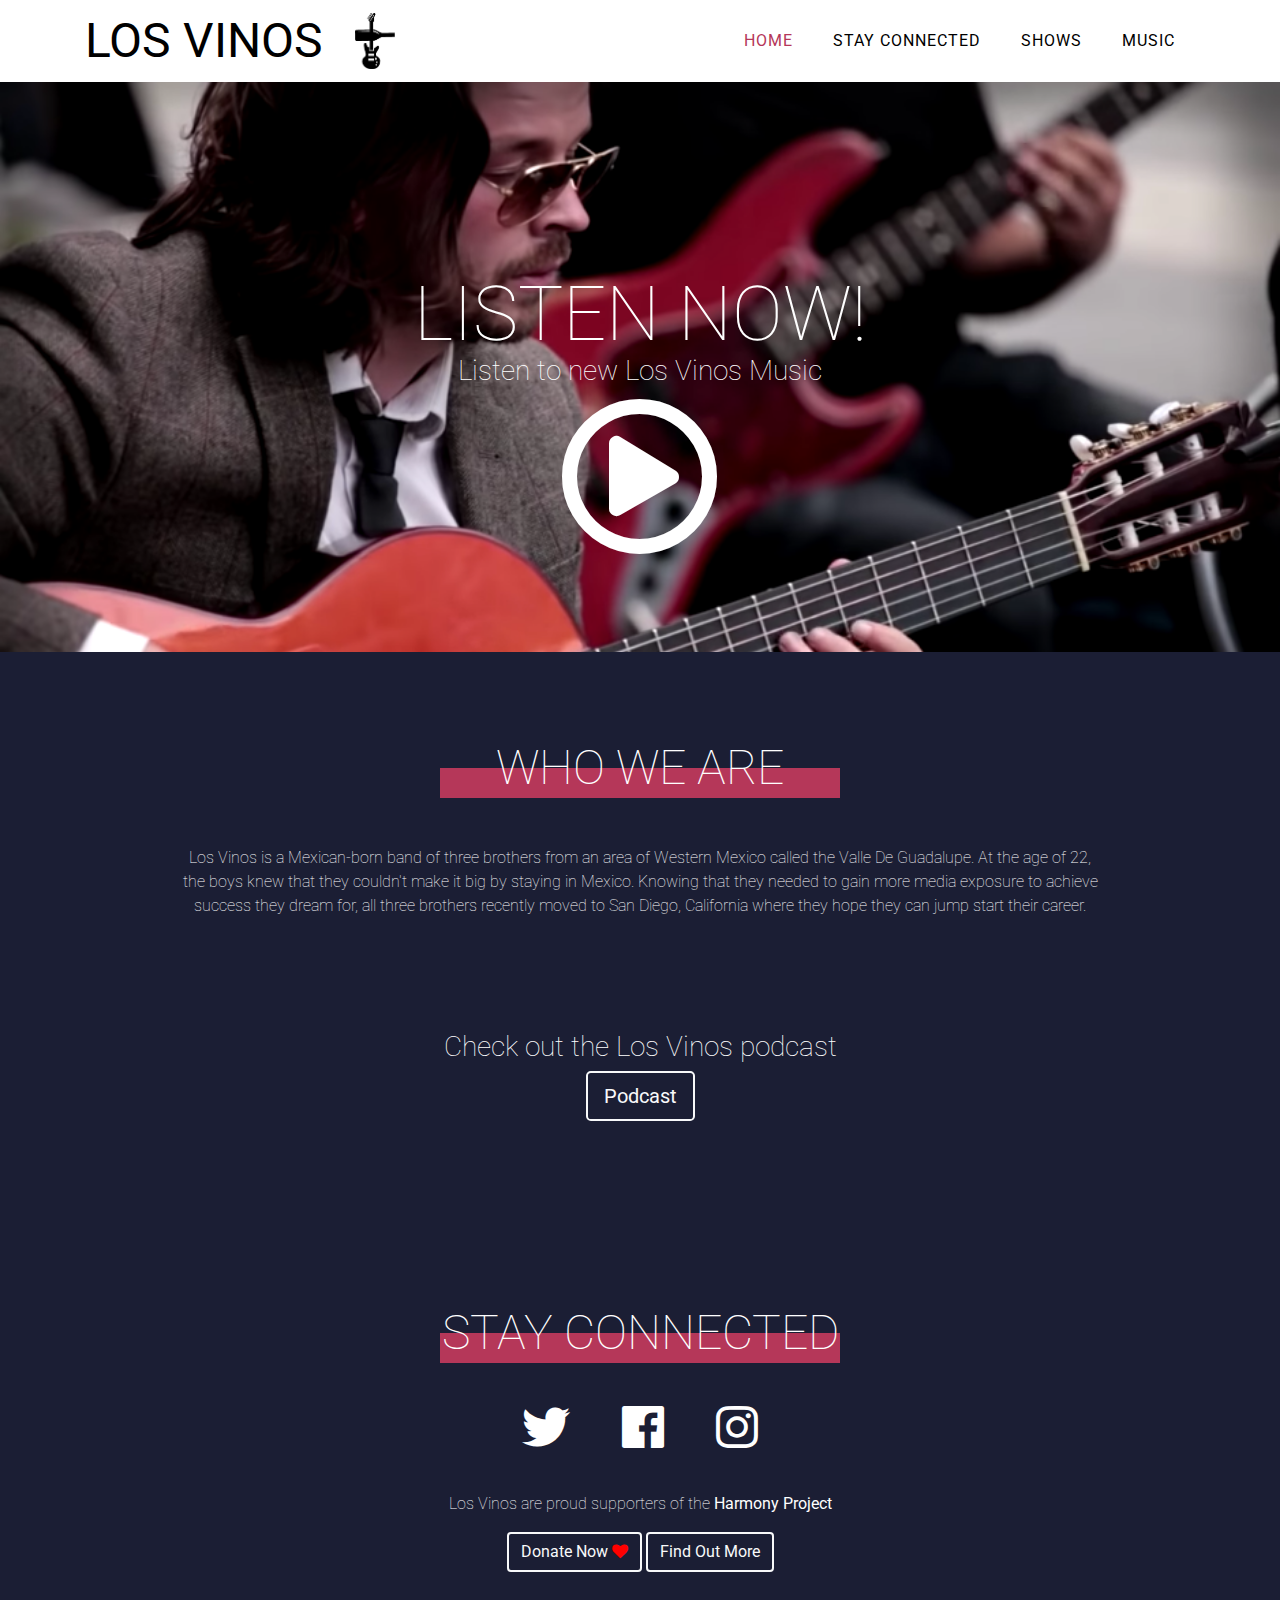
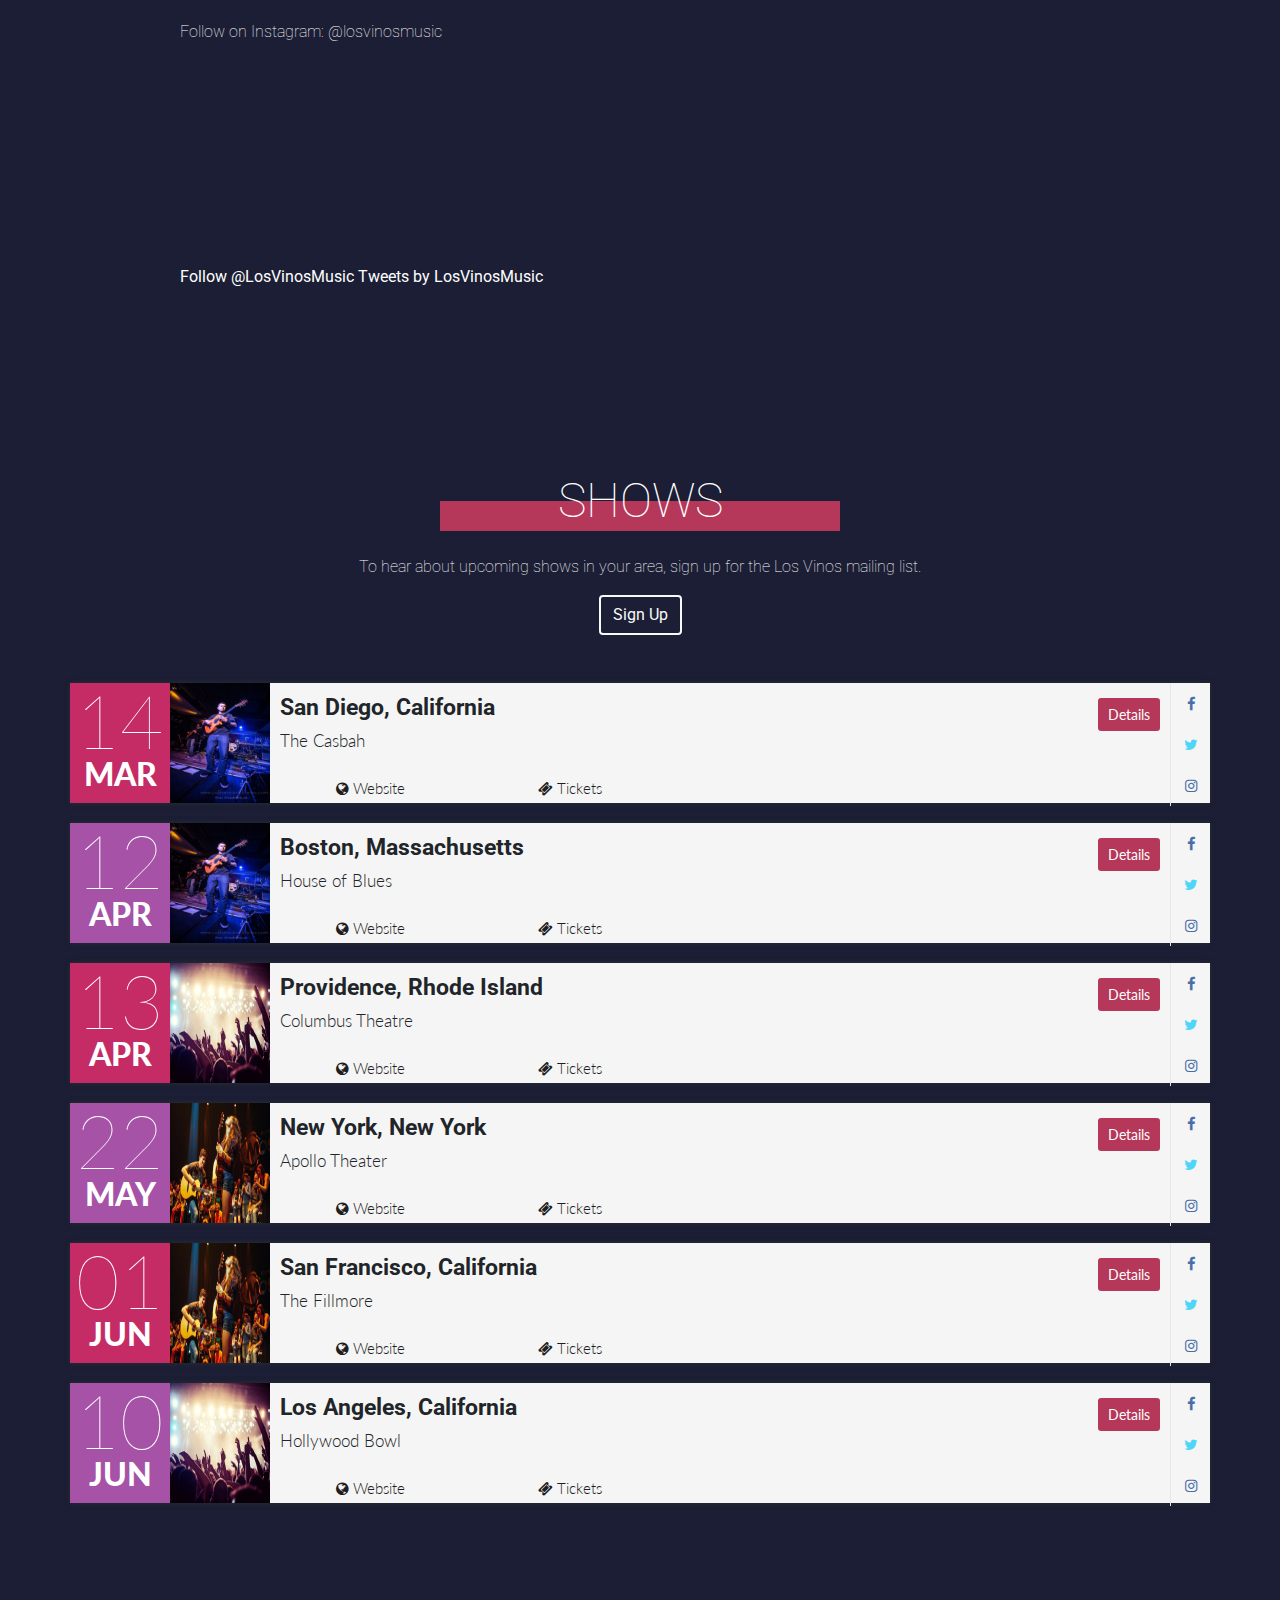
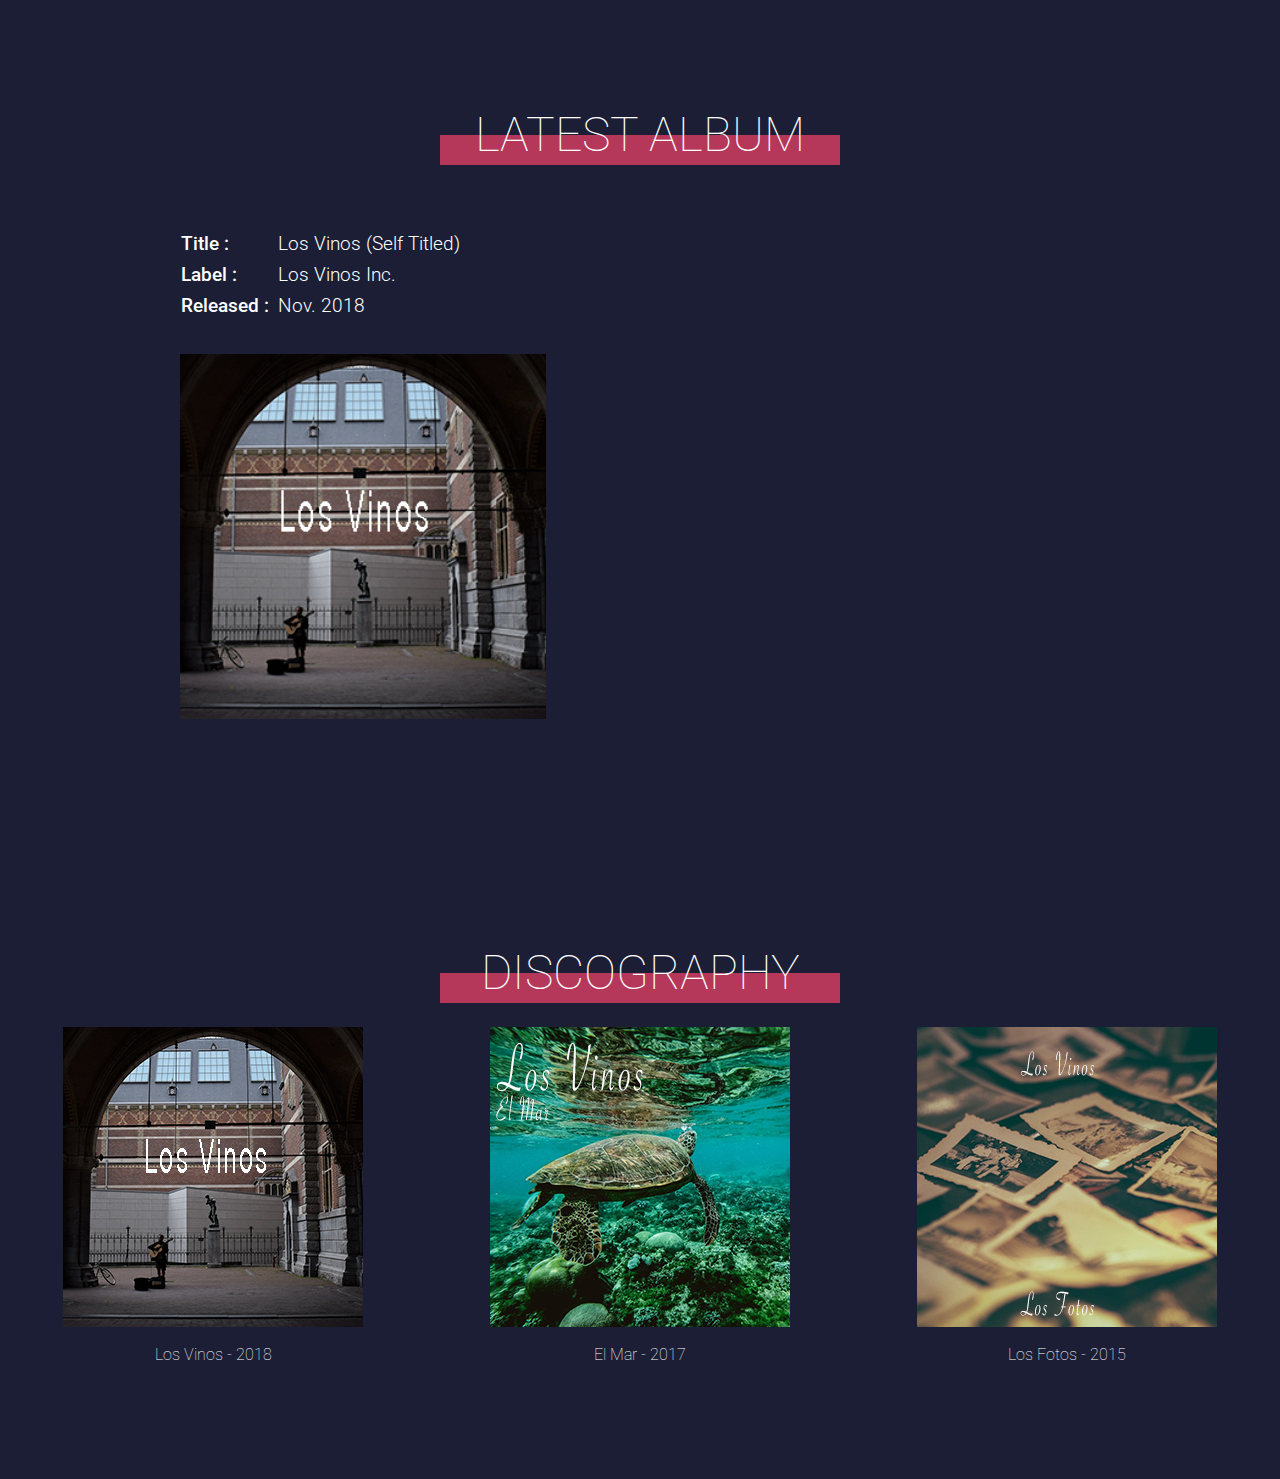
==== commit 423a0c1c: "merge fix" ====
--- a/index.html
+++ b/index.html
@@ -71,7 +71,7 @@
           <h2 class="text-center text-uppercase mb-0">Who We Are</h2>
           <hr class="mb-5">
         <div class="row mt-1">
-          <div class="col-sm-12 col-lg-10 mx-auto">
+          <div class="col-sm-12 col-lg-10  mb-5 mx-auto">
             <p class="text-center">
                 Los Vinos is a Mexican-born band of three brothers from an area of Western
                 Mexico called the Valle De Guadalupe. At the age of 22, the boys knew that
@@ -81,12 +81,12 @@
                 jump start their career.
             </p>
           </div>
-        </div>
-        <div class="col col-lg-12 mt-3 text-center">
-          <h4>Check out the Los Vinos podcast</h4>
-          <a class="portfolio-item btn btn-lg btn-outline-light mx-auto" href="#podcast">
-            Podcast
-          </a>
+          <div class="col col-lg-12 mt-5 text-center">
+            <h3>Check out the Los Vinos podcast</h3>
+            <a class="portfolio-item btn btn-lg btn-outline-light mx-auto" href="#podcast">
+              Podcast
+            </a>
+          </div>
         </div>
       </div>
     </section>
@@ -956,7 +956,7 @@
 	      <img src="img/Harmony1.png" style="width: 100%; padding-bottom: 10px;;"/>
 	      	<p>Thank you for considering a donation.
 	        <p>Los Vinos is a proud supporter of the Harmony project.
-			<p>Thousands of children in Los Angeles say 'Thank You'
+			<p>Thousands of children in Los Angeles say 'Thank You'.
 			
 			<ul class="list-group" style="overflow-y: scroll; max-height: 200px; list-style-type: none; width: 100%;">
 				<li>
